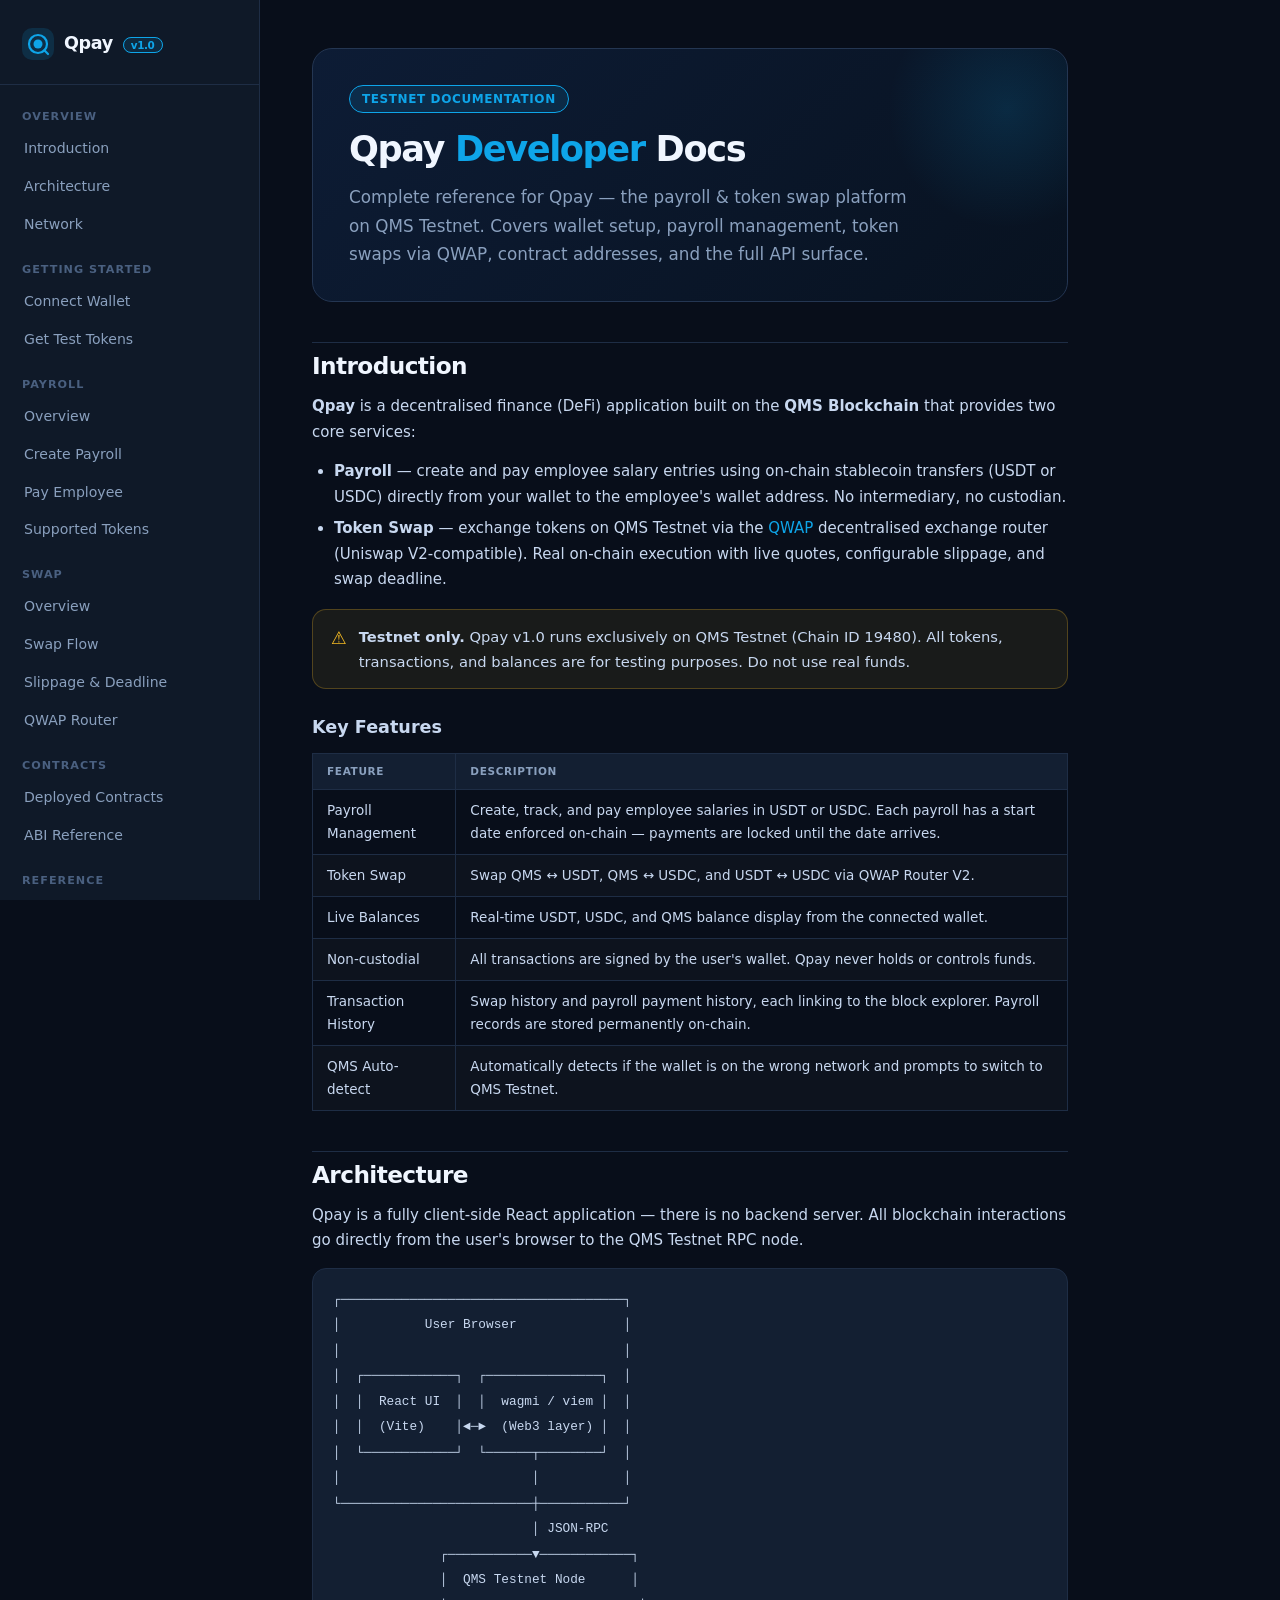
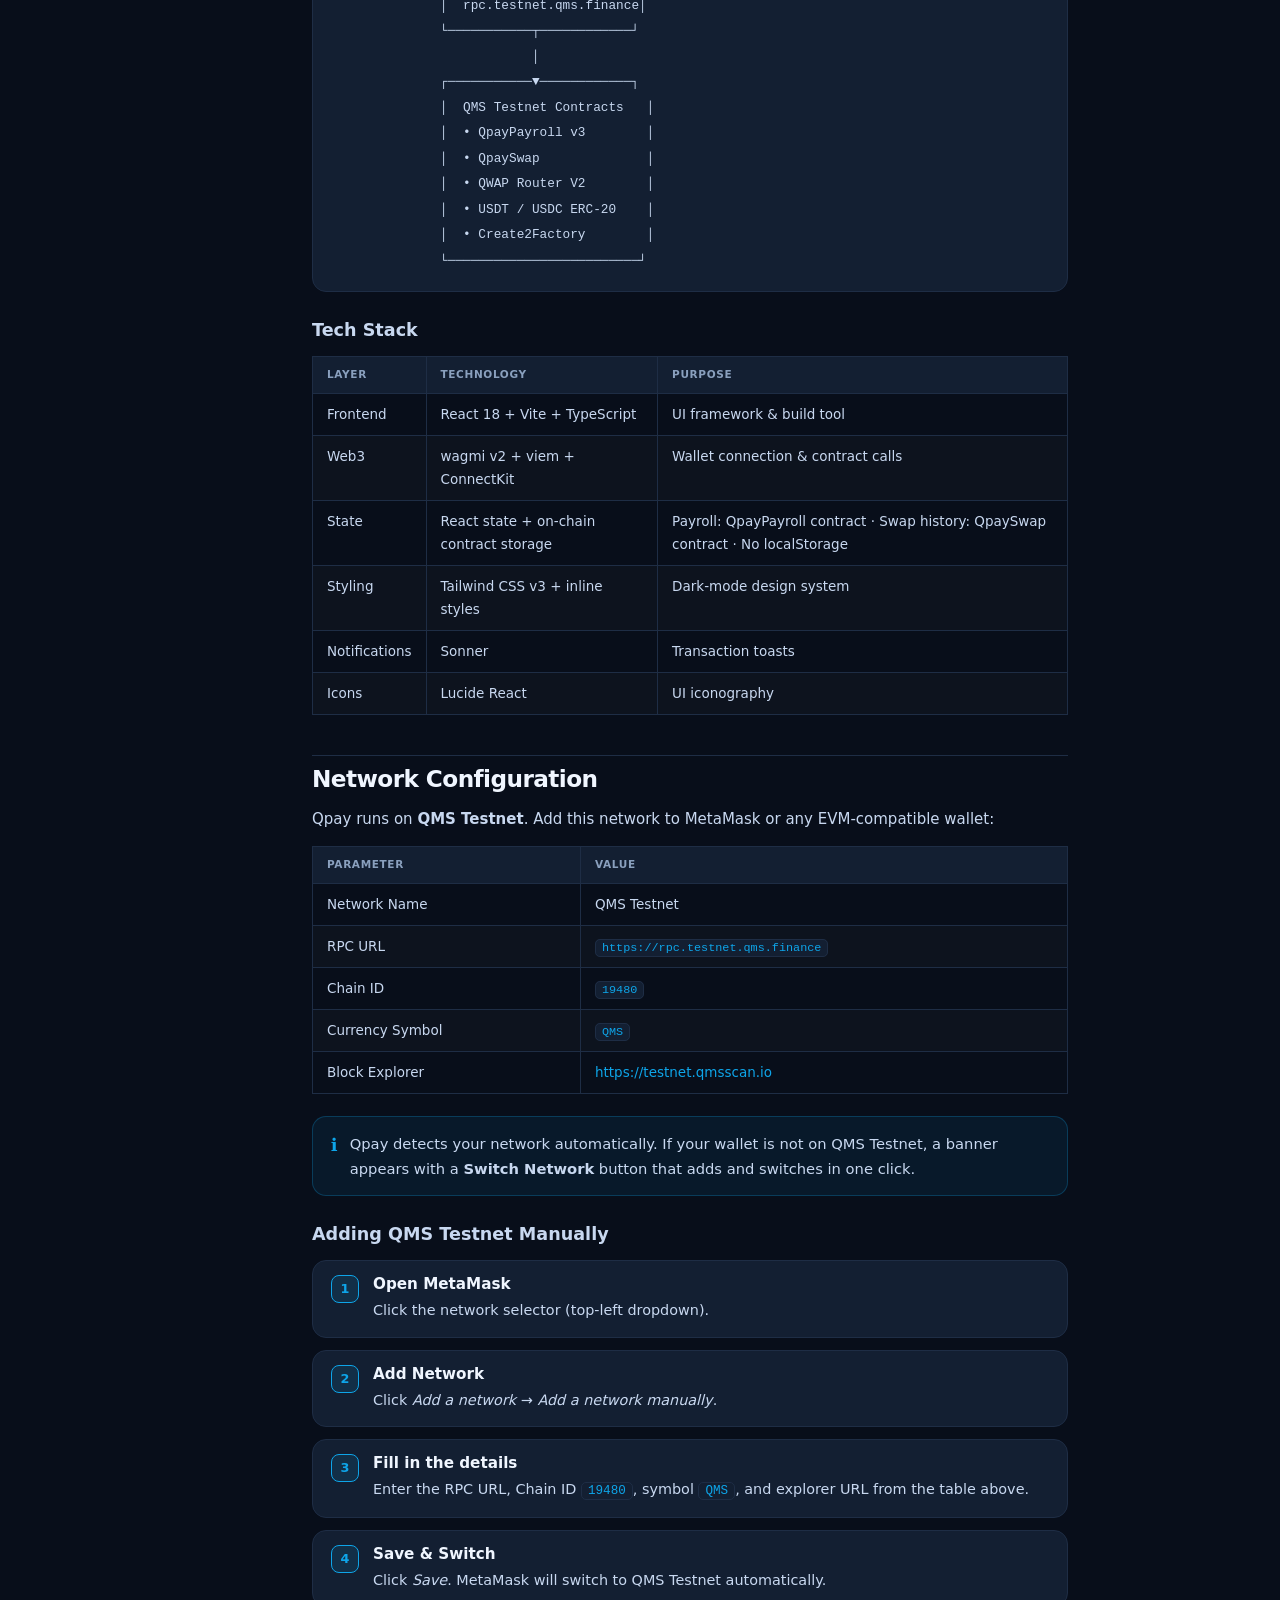
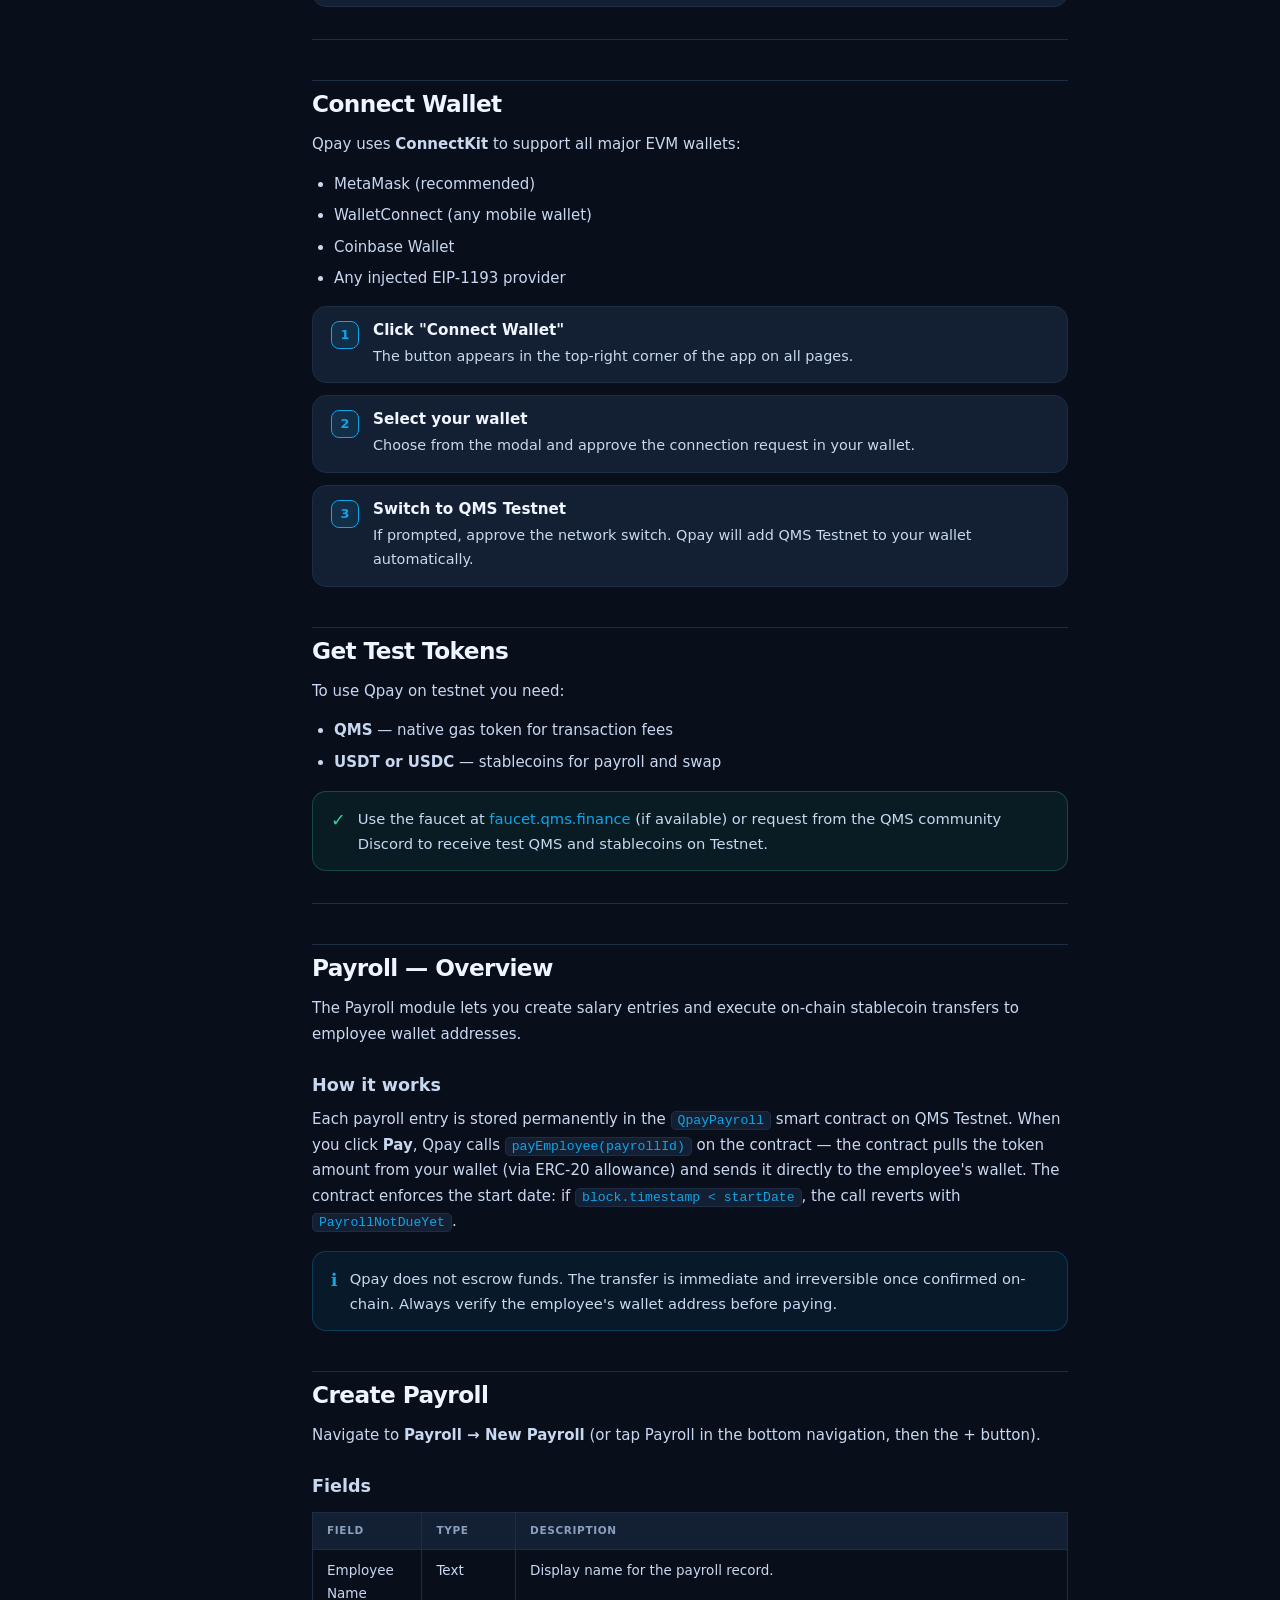
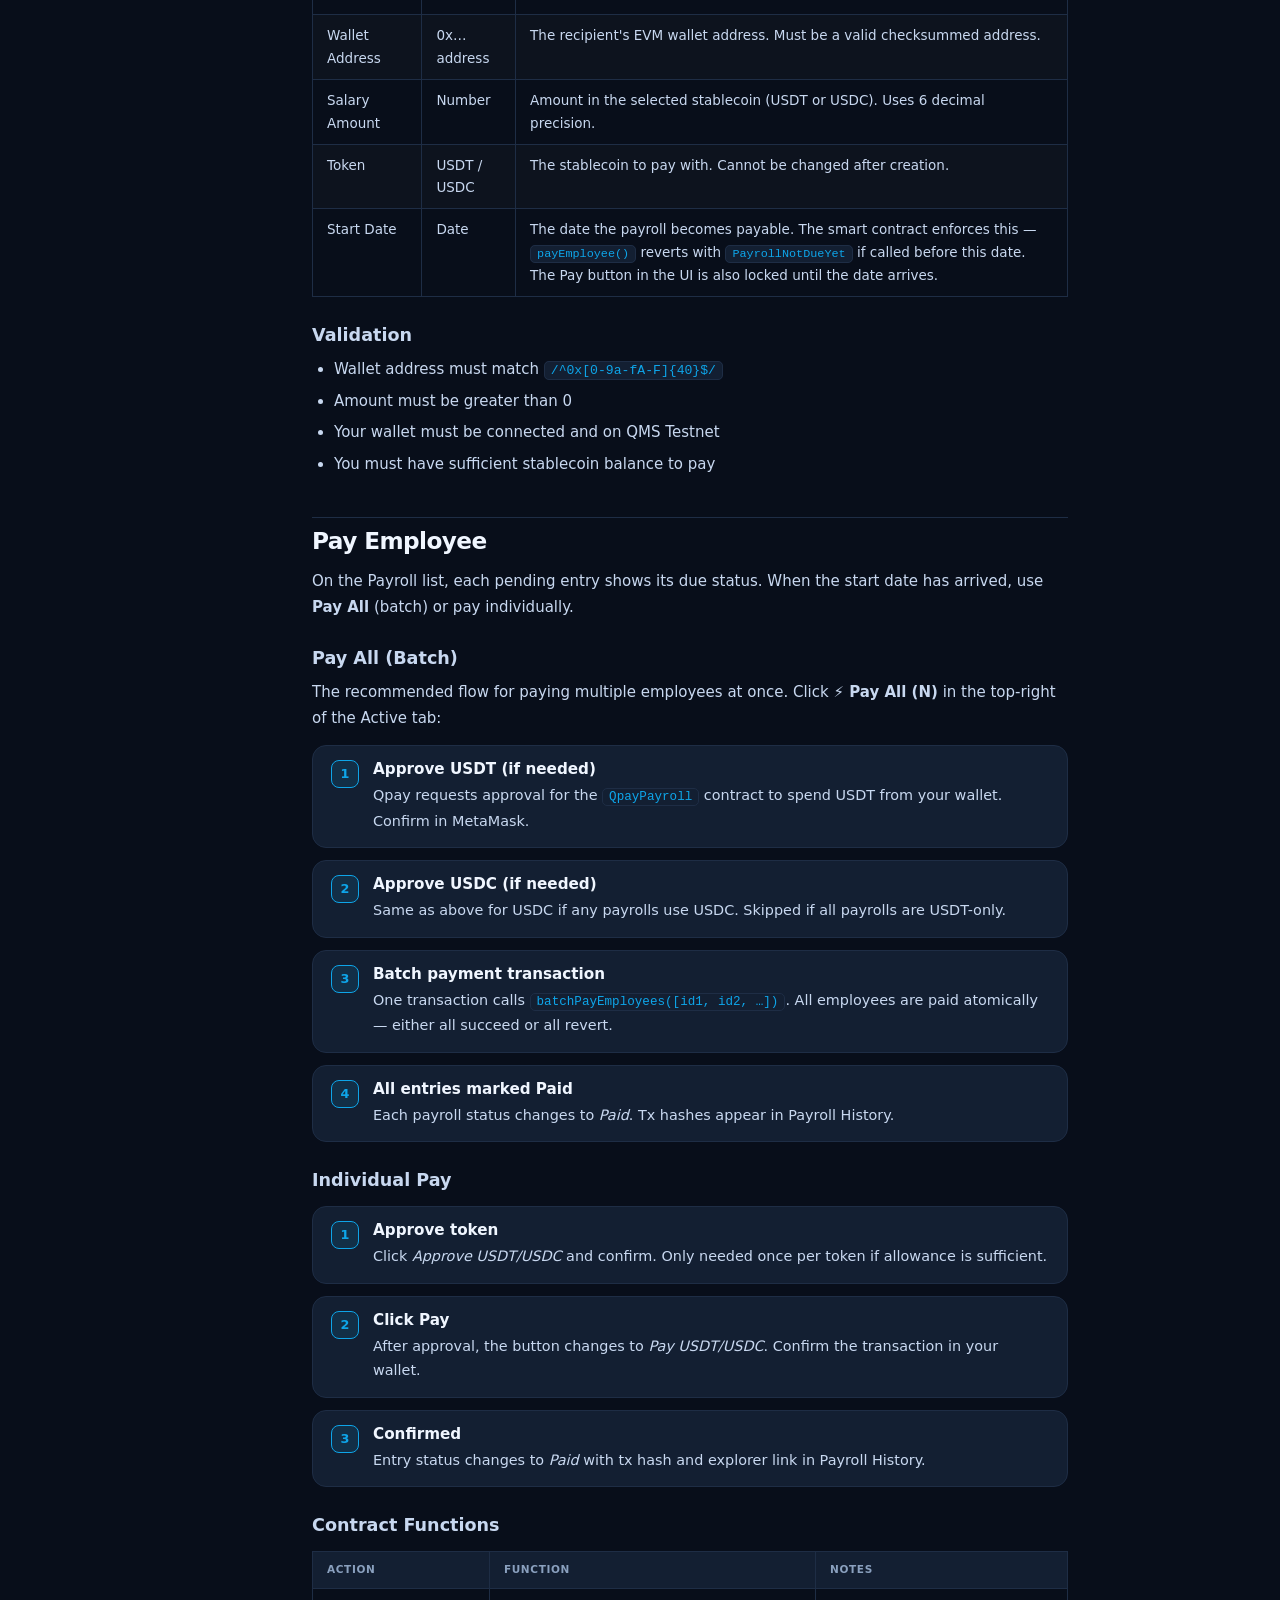
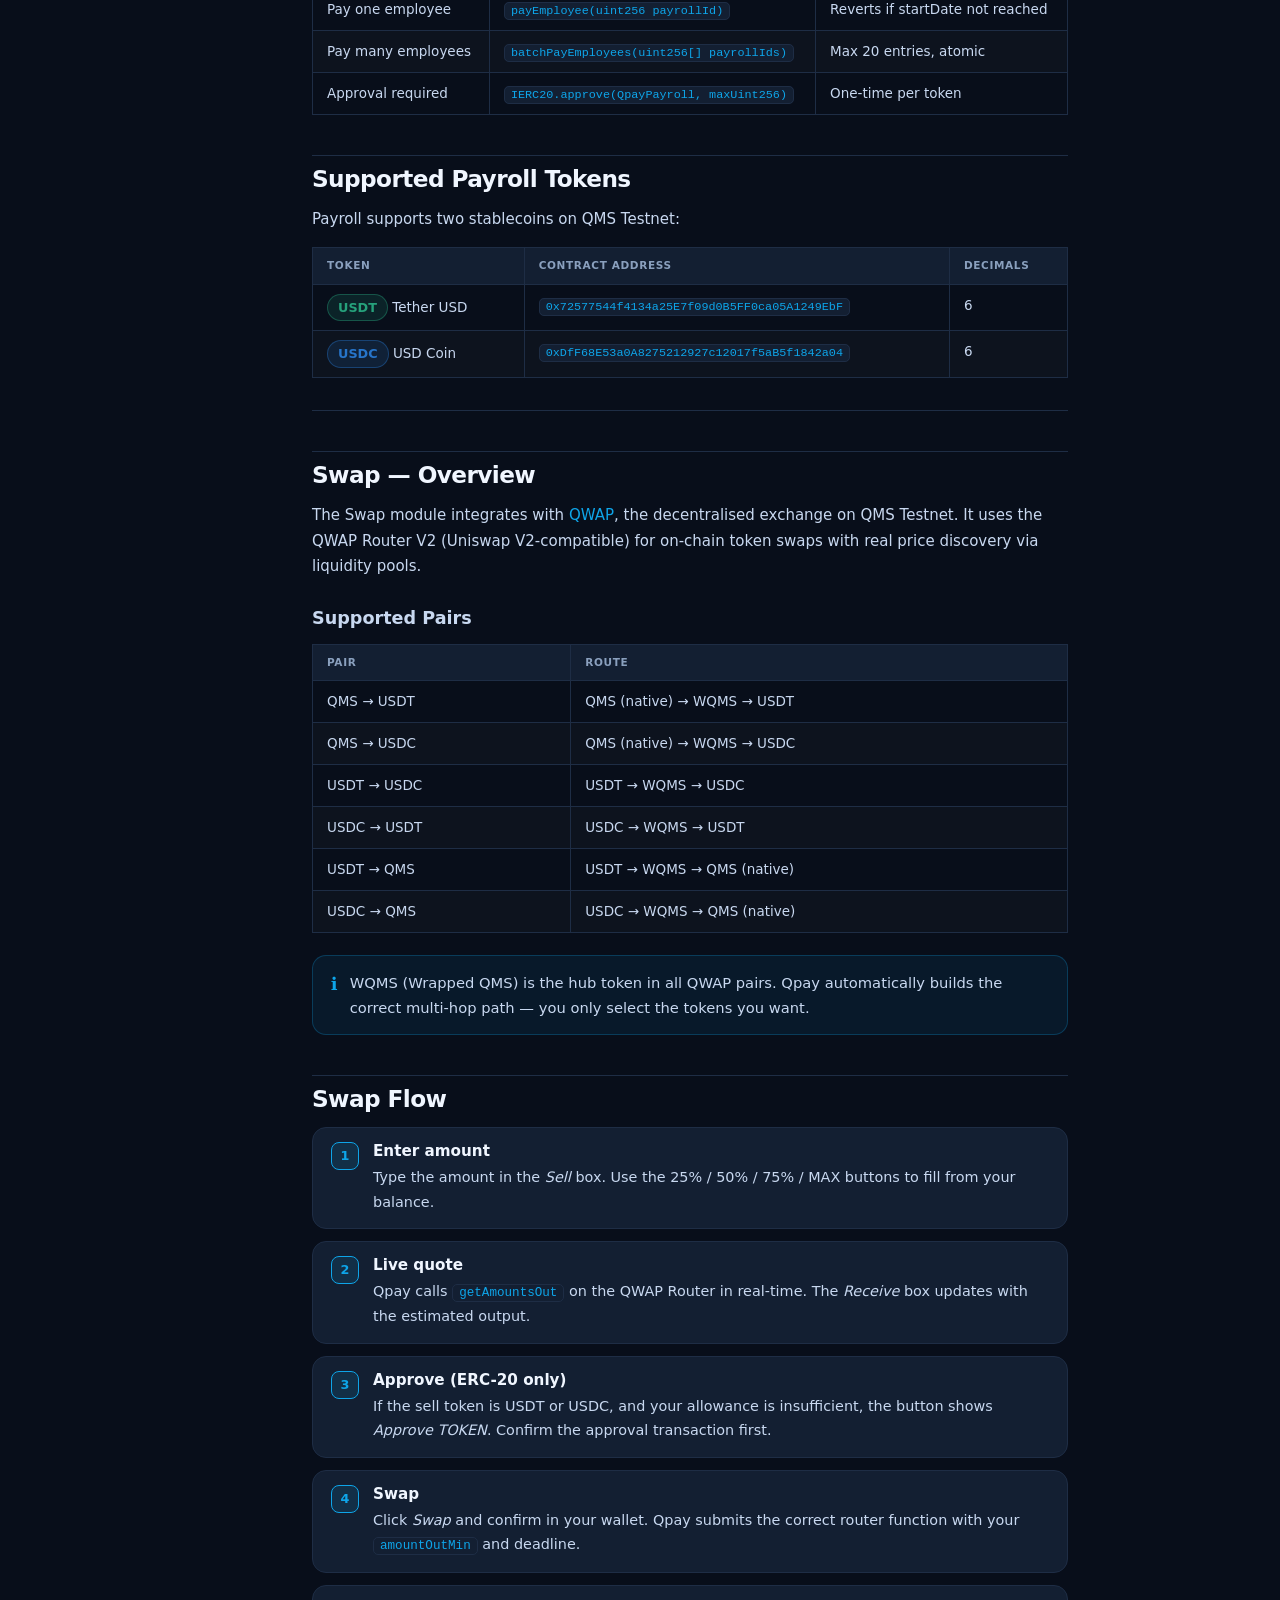
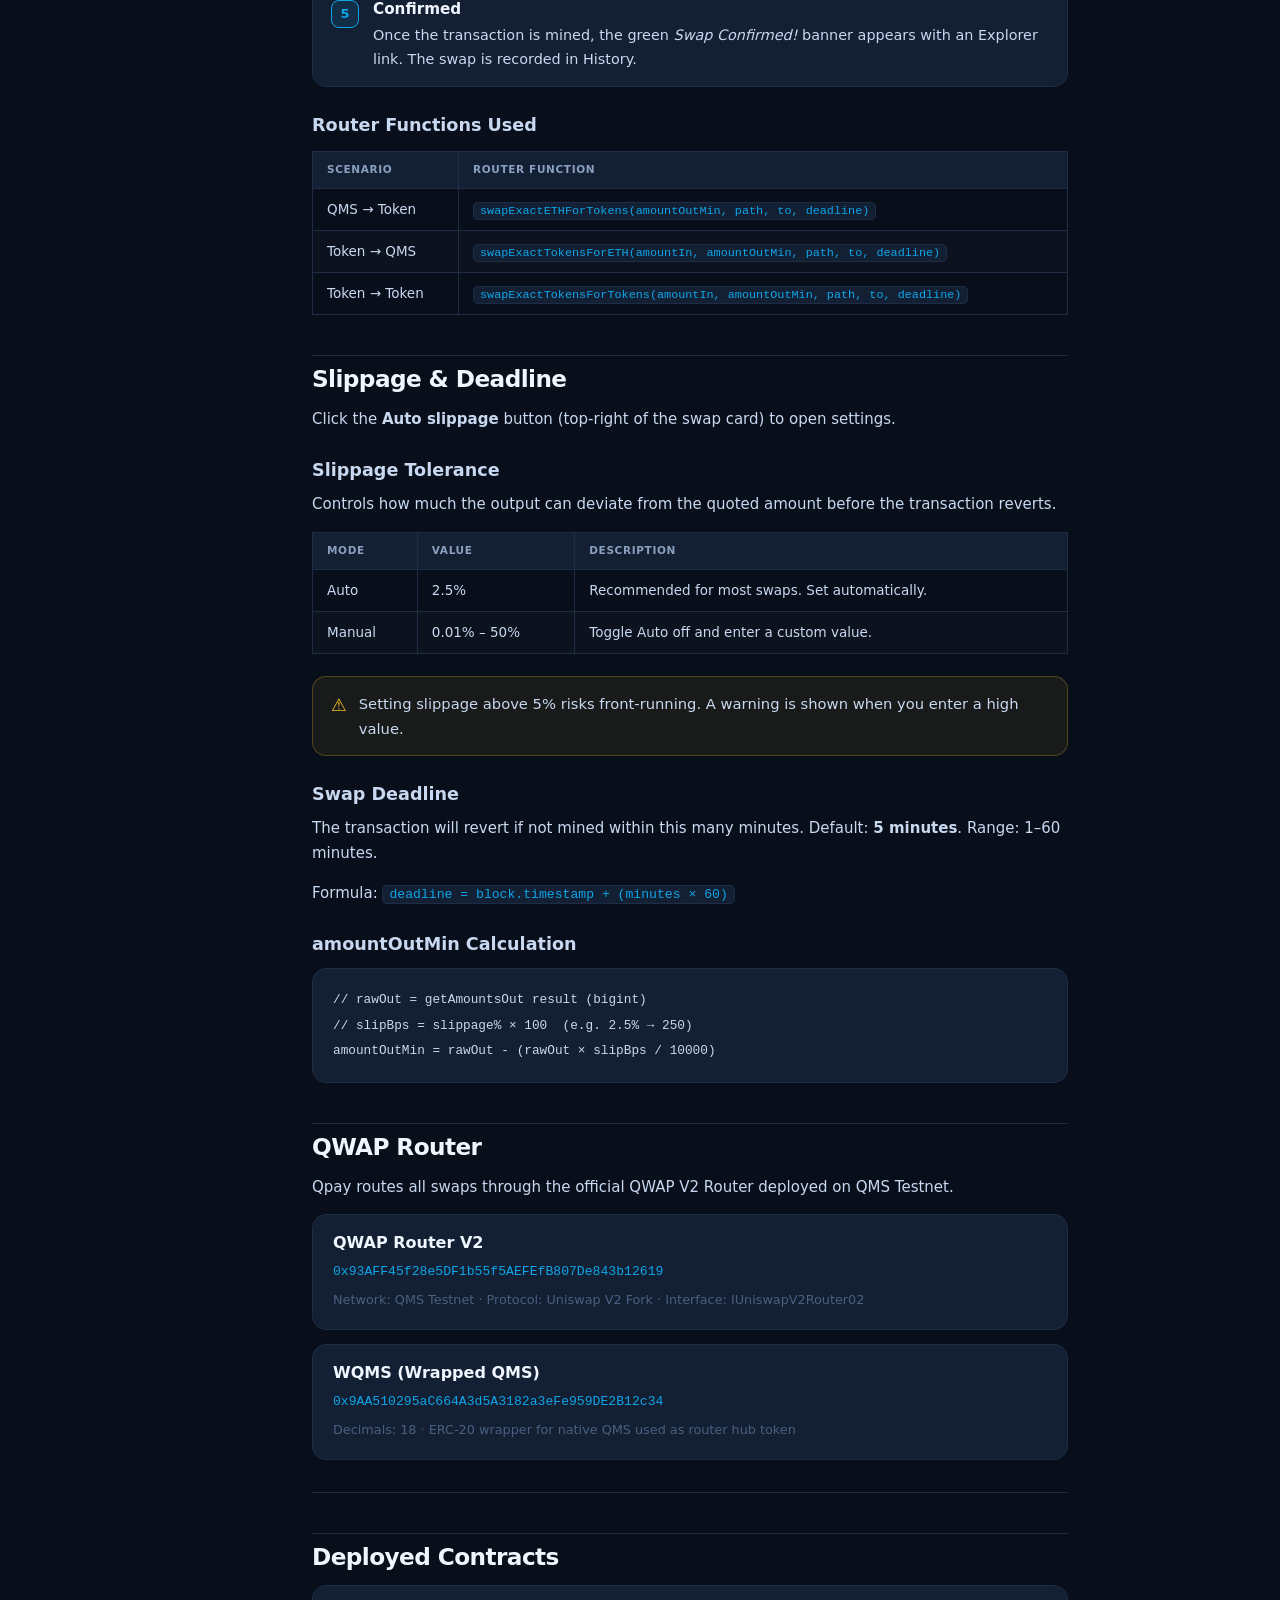
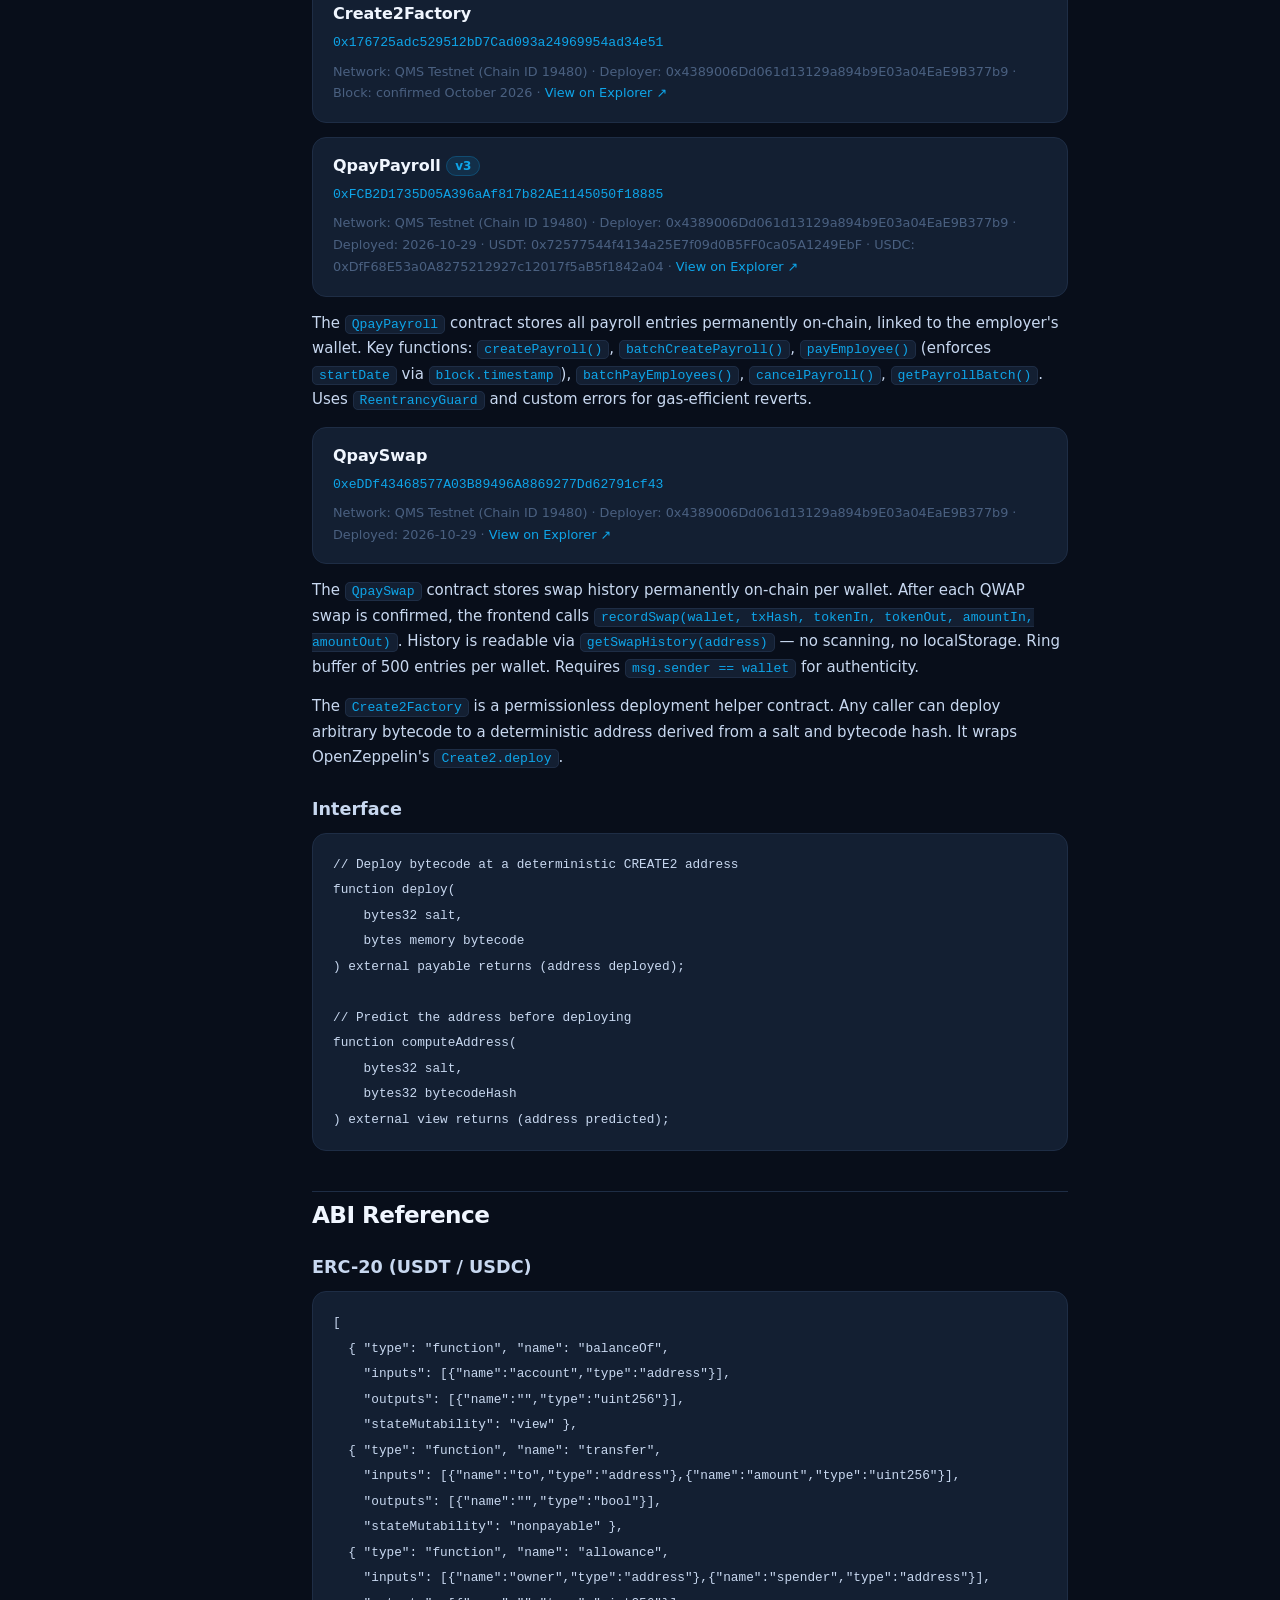
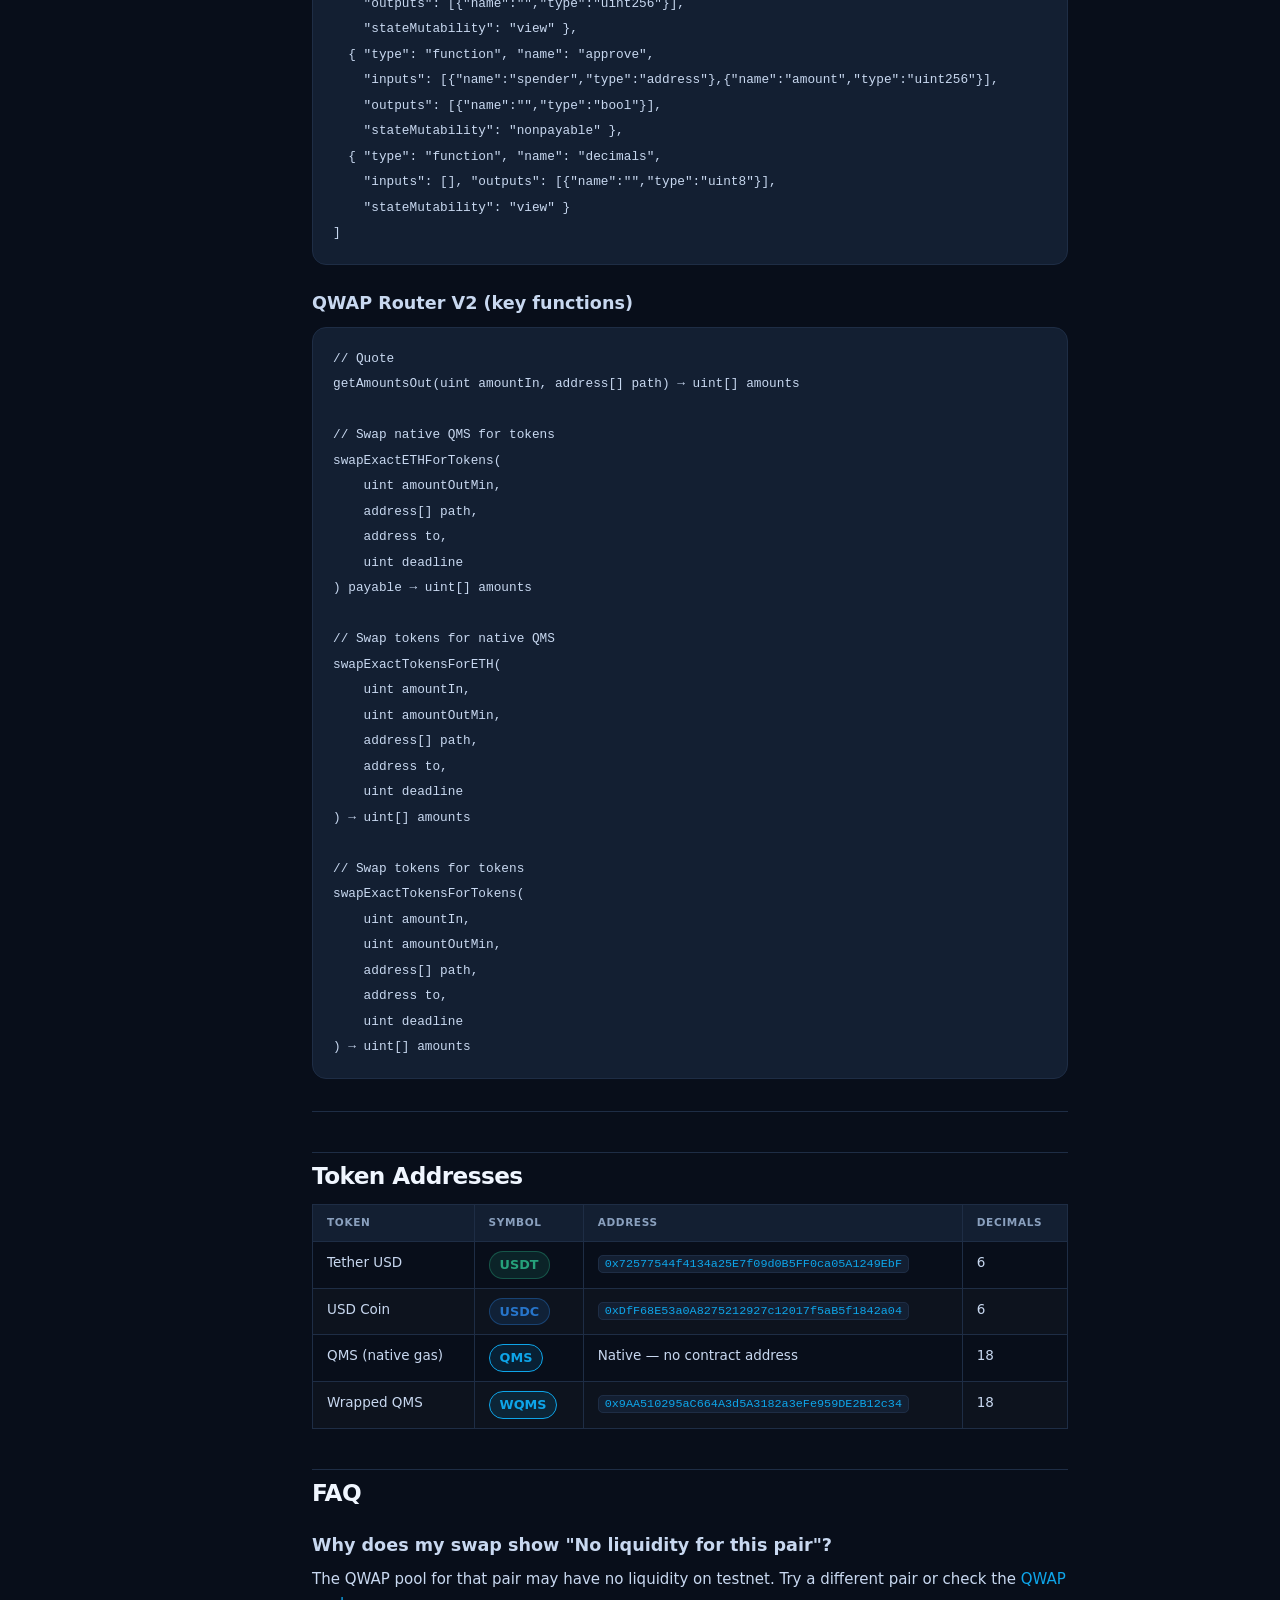
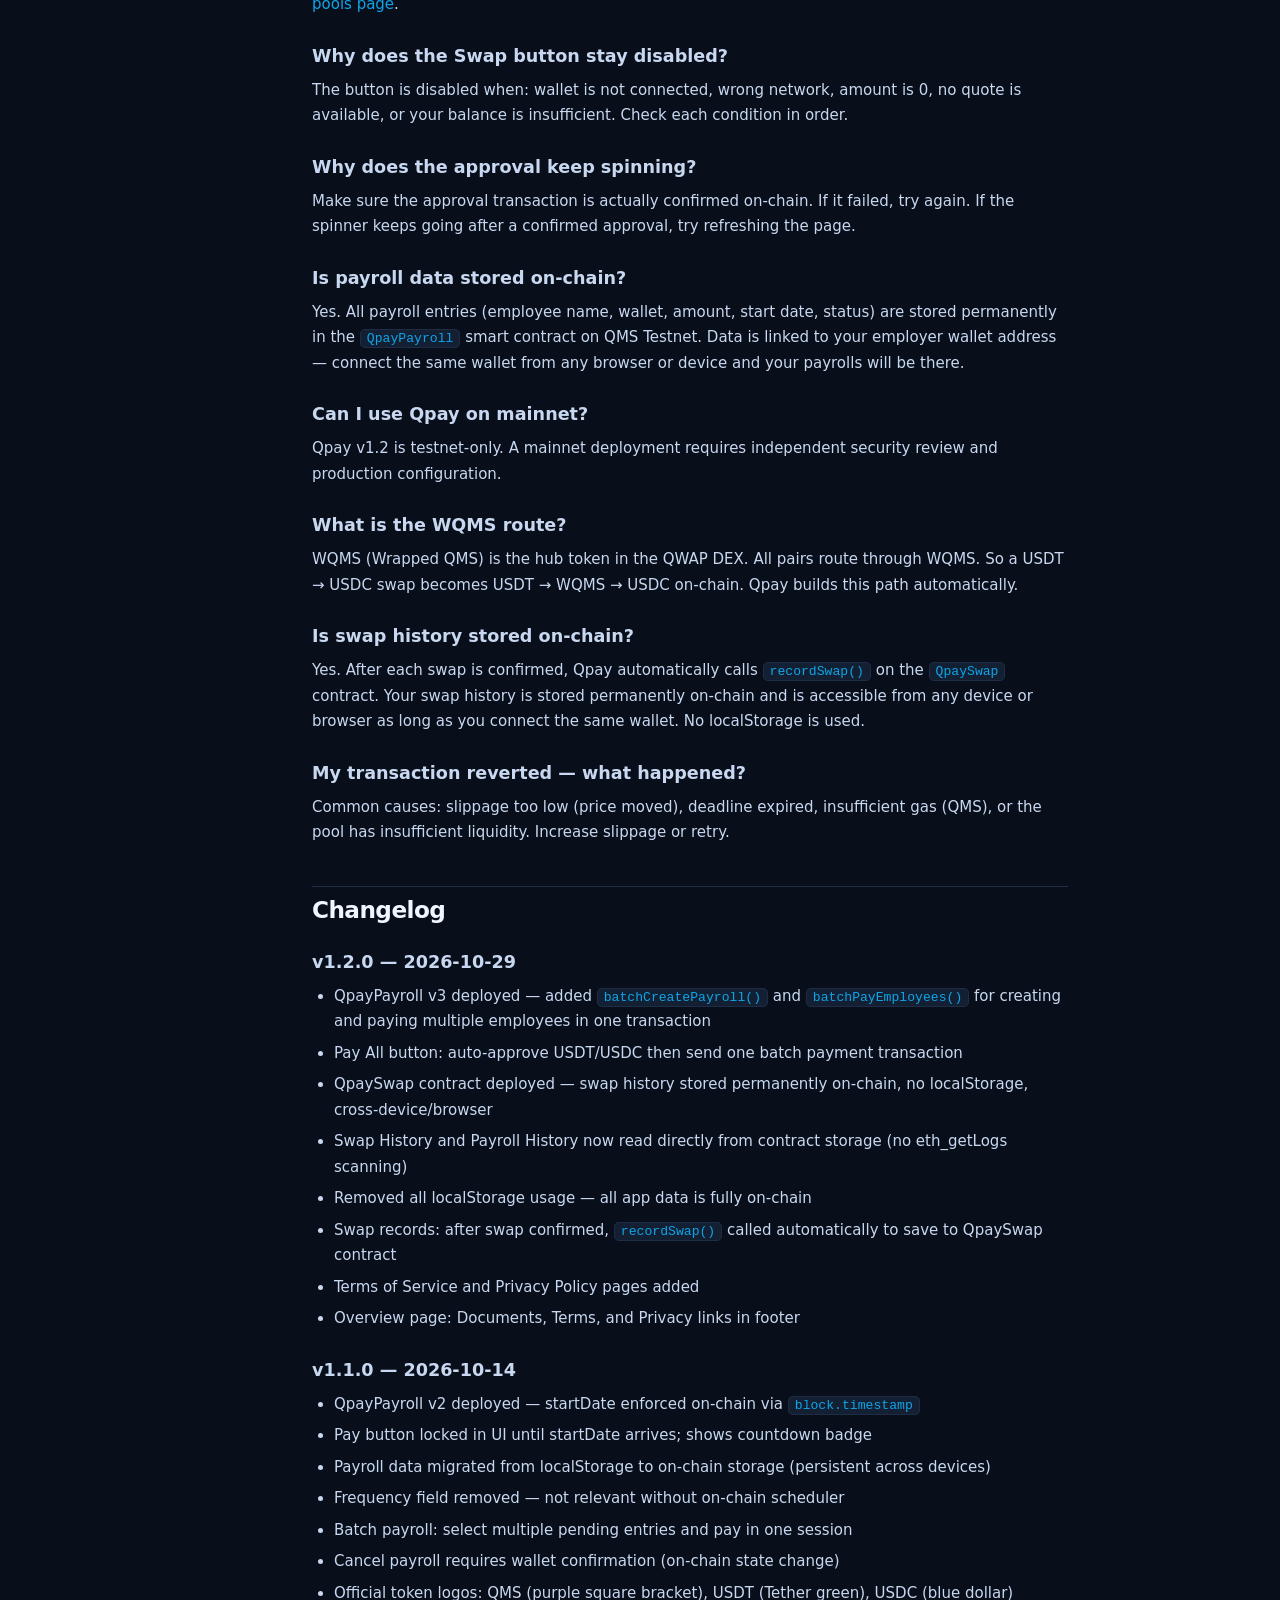
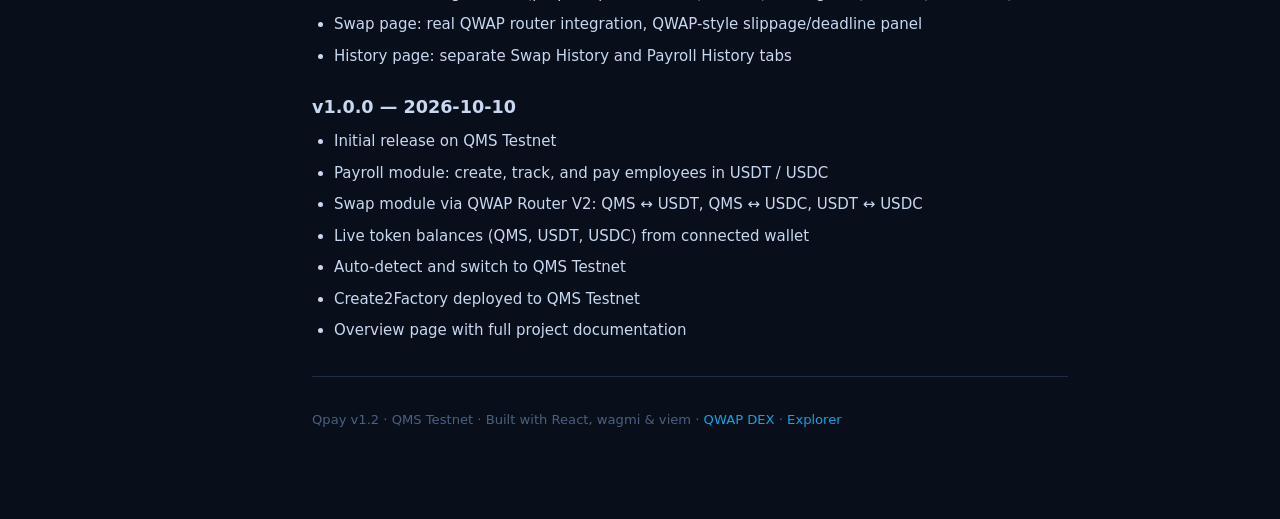
==== public/docs.html @ ee0cf581 "Initial commit from Studio" ====
<!DOCTYPE html>
<html lang="en">
<head>
<meta charset="UTF-8" />
<meta name="viewport" content="width=device-width, initial-scale=1.0" />
<title>Qpay Documentation</title>
<style>
  /* ── Reset & base ── */
  *, *::before, *::after { box-sizing: border-box; margin: 0; padding: 0; }
  :root {
    --bg:       #080e1a;
    --bg2:      #0f1928;
    --bg3:      #131f32;
    --border:   #1e2d45;
    --border2:  #243652;
    --ink:      #f0f6ff;
    --ink2:     #c8d8f0;
    --muted:    #8aa0be;
    --subtle:   #4a6080;
    --acc:      #0ea5e9;
    --acc2:     rgba(14,165,233,.12);
    --success:  #34d399;
    --warn:     #fbbf24;
    --danger:   #f87171;
    --usdt:     #26a17b;
    --usdc:     #2775ca;
    --radius:   14px;
  }
  html { scroll-behavior: smooth; }
  body {
    background: var(--bg);
    color: var(--ink2);
    font-family: 'Inter', system-ui, -apple-system, sans-serif;
    font-size: 15px;
    line-height: 1.7;
    -webkit-font-smoothing: antialiased;
  }
  a { color: var(--acc); text-decoration: none; }
  a:hover { text-decoration: underline; }
  code, kbd {
    font-family: 'JetBrains Mono', 'Fira Code', ui-monospace, monospace;
    font-size: .875em;
    background: var(--bg3);
    border: 1px solid var(--border);
    border-radius: 5px;
    padding: 1px 6px;
    color: var(--acc);
  }
  pre {
    background: var(--bg3);
    border: 1px solid var(--border);
    border-radius: var(--radius);
    padding: 18px 20px;
    overflow-x: auto;
    margin: 12px 0 20px;
  }
  pre code { background: none; border: none; padding: 0; font-size: .85em; color: var(--ink2); }
  h1,h2,h3,h4 { color: var(--ink); font-weight: 700; line-height: 1.25; }
  h1 { font-size: 2.2rem; letter-spacing: -.04em; }
  h2 { font-size: 1.45rem; letter-spacing: -.025em; margin: 40px 0 14px; padding-top: 8px; border-top: 1px solid var(--border); }
  h3 { font-size: 1.1rem; margin: 28px 0 10px; color: var(--ink2); }
  h4 { font-size: .95rem; margin: 20px 0 8px; color: var(--muted); text-transform: uppercase; letter-spacing: .06em; }
  p  { margin-bottom: 14px; }
  ul, ol { padding-left: 22px; margin-bottom: 14px; }
  li { margin-bottom: 6px; }
  hr { border: none; border-top: 1px solid var(--border); margin: 32px 0; }
  table { width: 100%; border-collapse: collapse; margin: 14px 0 22px; font-size: .9em; }
  th { text-align: left; padding: 9px 14px; background: var(--bg3); border: 1px solid var(--border); color: var(--muted); font-size: .78em; text-transform: uppercase; letter-spacing: .06em; }
  td { padding: 9px 14px; border: 1px solid var(--border); vertical-align: top; }
  tr:nth-child(even) td { background: rgba(255,255,255,.02); }

  /* ── Layout ── */
  .layout { display: flex; min-height: 100vh; }

  /* Sidebar */
  .sidebar {
    width: 260px; min-width: 260px;
    background: var(--bg2);
    border-right: 1px solid var(--border);
    position: sticky; top: 0; height: 100vh; overflow-y: auto;
    padding: 28px 0 40px;
    flex-shrink: 0;
  }
  .sidebar-logo {
    display: flex; align-items: center; gap: 10px;
    padding: 0 22px 24px;
    border-bottom: 1px solid var(--border);
    margin-bottom: 16px;
  }
  .sidebar-logo svg { flex-shrink: 0; }
  .sidebar-logo-text { font-size: 1.1rem; font-weight: 800; color: var(--ink); letter-spacing: -.02em; }
  .sidebar-logo-badge { font-size: .65rem; background: var(--acc2); color: var(--acc); border: 1px solid var(--acc); border-radius: 20px; padding: 1px 7px; font-weight: 600; margin-left: 4px; }
  .sidebar-section { padding: 6px 22px 4px; font-size: .7rem; font-weight: 700; text-transform: uppercase; letter-spacing: .09em; color: var(--subtle); margin-top: 10px; }
  .sidebar-link {
    display: block; padding: 7px 22px; font-size: .88rem; color: var(--muted);
    border-left: 2px solid transparent; transition: all .15s;
  }
  .sidebar-link:hover { color: var(--ink); background: rgba(255,255,255,.03); text-decoration: none; }
  .sidebar-link.active { color: var(--acc); border-left-color: var(--acc); background: var(--acc2); font-weight: 600; }

  /* Main content */
  .main { flex: 1; padding: 48px 52px 80px; max-width: 860px; }
  @media (max-width: 900px) {
    .sidebar { display: none; }
    .main { padding: 28px 20px 60px; max-width: 100%; }
  }

  /* Hero */
  .hero {
    background: linear-gradient(135deg, #0d1c35 0%, #081220 100%);
    border: 1px solid var(--border2);
    border-radius: 20px;
    padding: 36px 36px 32px;
    margin-bottom: 40px;
    position: relative; overflow: hidden;
  }
  .hero::after {
    content: ''; position: absolute; top: -60px; right: -60px;
    width: 240px; height: 240px; border-radius: 50%;
    background: radial-gradient(circle, rgba(14,165,233,.15) 0%, transparent 70%);
    pointer-events: none;
  }
  .hero-tag { display: inline-block; background: var(--acc2); color: var(--acc); border: 1px solid var(--acc); border-radius: 20px; padding: 3px 12px; font-size: .75rem; font-weight: 700; letter-spacing: .05em; margin-bottom: 14px; }
  .hero h1 { margin-bottom: 12px; }
  .hero h1 span { color: var(--acc); }
  .hero p { color: var(--muted); font-size: 1.05rem; max-width: 560px; margin-bottom: 0; }

  /* Callout boxes */
  .callout { border-radius: var(--radius); padding: 14px 18px; margin: 16px 0 22px; display: flex; gap: 12px; align-items: flex-start; }
  .callout-info    { background: rgba(14,165,233,.08);  border: 1px solid rgba(14,165,233,.25);  }
  .callout-warn    { background: rgba(251,191,36,.07);  border: 1px solid rgba(251,191,36,.25);  }
  .callout-success { background: rgba(52,211,153,.07);  border: 1px solid rgba(52,211,153,.25);  }
  .callout-danger  { background: rgba(248,113,113,.07); border: 1px solid rgba(248,113,113,.25); }
  .callout-icon { font-size: 1.1rem; line-height: 1.6; flex-shrink: 0; }
  .callout-info    .callout-icon { color: var(--acc);     }
  .callout-warn    .callout-icon { color: var(--warn);    }
  .callout-success .callout-icon { color: var(--success); }
  .callout-danger  .callout-icon { color: var(--danger);  }
  .callout p { margin: 0; font-size: .92rem; }

  /* Token badges */
  .badge { display: inline-flex; align-items: center; gap: 5px; padding: 2px 10px; border-radius: 20px; font-size: .8rem; font-weight: 700; }
  .badge-usdt { background: rgba(38,161,123,.15); border: 1px solid rgba(38,161,123,.4); color: #26a17b; }
  .badge-usdc { background: rgba(39,117,202,.15); border: 1px solid rgba(39,117,202,.4); color: #2775ca; }
  .badge-qms  { background: var(--acc2); border: 1px solid var(--acc); color: var(--acc); }

  /* Step boxes */
  .steps { display: flex; flex-direction: column; gap: 12px; margin: 14px 0 22px; }
  .step  { display: flex; gap: 14px; background: var(--bg3); border: 1px solid var(--border); border-radius: var(--radius); padding: 14px 18px; }
  .step-num { width: 28px; height: 28px; min-width: 28px; border-radius: 8px; background: var(--acc2); border: 1px solid var(--acc); display: flex; align-items: center; justify-content: center; font-size: .8rem; font-weight: 800; color: var(--acc); }
  .step-body h4 { margin: 0 0 4px; text-transform: none; letter-spacing: 0; font-size: .95rem; color: var(--ink); }
  .step-body p  { margin: 0; font-size: .9rem; }

  /* Contract card */
  .contract-card { background: var(--bg3); border: 1px solid var(--border); border-radius: var(--radius); padding: 18px 20px; margin-bottom: 14px; }
  .contract-card h4 { margin: 0 0 8px; text-transform: none; letter-spacing: 0; font-size: 1rem; color: var(--ink); }
  .contract-card .addr { font-family: monospace; font-size: .82rem; color: var(--acc); word-break: break-all; }
  .contract-card .meta { font-size: .8rem; color: var(--subtle); margin-top: 6px; }

  /* ── TOC anchor offset ── */
  [id] { scroll-margin-top: 24px; }
</style>
</head>
<body>

<div class="layout">

  <!-- Sidebar -->
  <nav class="sidebar">
    <div class="sidebar-logo">
      <!-- Qpay icon -->
      <svg width="32" height="32" viewBox="0 0 32 32" fill="none" xmlns="http://www.w3.org/2000/svg">
        <rect width="32" height="32" rx="10" fill="#0EA5E9" fill-opacity=".15"/>
        <circle cx="16" cy="16" r="9" stroke="#0EA5E9" stroke-width="2.2" fill="none"/>
        <circle cx="16" cy="16" r="4.5" fill="#0EA5E9"/>
        <line x1="22.3" y1="22.3" x2="26" y2="26" stroke="#0EA5E9" stroke-width="2.2" stroke-linecap="round"/>
      </svg>
      <span class="sidebar-logo-text">Qpay <span class="sidebar-logo-badge">v1.0</span></span>
    </div>

    <div class="sidebar-section">Overview</div>
    <a class="sidebar-link active" href="#introduction">Introduction</a>
    <a class="sidebar-link" href="#architecture">Architecture</a>
    <a class="sidebar-link" href="#network">Network</a>

    <div class="sidebar-section">Getting Started</div>
    <a class="sidebar-link" href="#connect-wallet">Connect Wallet</a>
    <a class="sidebar-link" href="#get-tokens">Get Test Tokens</a>

    <div class="sidebar-section">Payroll</div>
    <a class="sidebar-link" href="#payroll-overview">Overview</a>
    <a class="sidebar-link" href="#create-payroll">Create Payroll</a>
    <a class="sidebar-link" href="#pay-now">Pay Employee</a>
    <a class="sidebar-link" href="#payroll-tokens">Supported Tokens</a>

    <div class="sidebar-section">Swap</div>
    <a class="sidebar-link" href="#swap-overview">Overview</a>
    <a class="sidebar-link" href="#swap-flow">Swap Flow</a>
    <a class="sidebar-link" href="#slippage">Slippage & Deadline</a>
    <a class="sidebar-link" href="#router">QWAP Router</a>

    <div class="sidebar-section">Contracts</div>
    <a class="sidebar-link" href="#contracts">Deployed Contracts</a>
    <a class="sidebar-link" href="#abis">ABI Reference</a>

    <div class="sidebar-section">Reference</div>
    <a class="sidebar-link" href="#tokens">Token Addresses</a>
    <a class="sidebar-link" href="#faq">FAQ</a>
    <a class="sidebar-link" href="#changelog">Changelog</a>
  </nav>

  <!-- Main -->
  <main class="main">

    <!-- Hero -->
    <div class="hero">
      <div class="hero-tag">TESTNET DOCUMENTATION</div>
      <h1>Qpay <span>Developer</span> Docs</h1>
      <p>Complete reference for Qpay — the payroll &amp; token swap platform on QMS Testnet. Covers wallet setup, payroll management, token swaps via QWAP, contract addresses, and the full API surface.</p>
    </div>

    <!-- ═══════════════════════════════════════════════════════ INTRODUCTION -->
    <section id="introduction">
      <h2>Introduction</h2>
      <p><strong>Qpay</strong> is a decentralised finance (DeFi) application built on the <strong>QMS Blockchain</strong> that provides two core services:</p>
      <ul>
        <li><strong>Payroll</strong> — create and pay employee salary entries using on-chain stablecoin transfers (USDT or USDC) directly from your wallet to the employee's wallet address. No intermediary, no custodian.</li>
        <li><strong>Token Swap</strong> — exchange tokens on QMS Testnet via the <a href="https://testnet.qwap.xyz" target="_blank">QWAP</a> decentralised exchange router (Uniswap V2-compatible). Real on-chain execution with live quotes, configurable slippage, and swap deadline.</li>
      </ul>

      <div class="callout callout-warn">
        <span class="callout-icon">⚠</span>
        <p><strong>Testnet only.</strong> Qpay v1.0 runs exclusively on QMS Testnet (Chain ID 19480). All tokens, transactions, and balances are for testing purposes. Do not use real funds.</p>
      </div>

      <h3>Key Features</h3>
      <table>
        <thead><tr><th>Feature</th><th>Description</th></tr></thead>
        <tbody>
          <tr><td>Payroll Management</td><td>Create, track, and pay employee salaries in USDT or USDC. Each payroll has a start date enforced on-chain — payments are locked until the date arrives.</td></tr>
          <tr><td>Token Swap</td><td>Swap QMS ↔ USDT, QMS ↔ USDC, and USDT ↔ USDC via QWAP Router V2.</td></tr>
          <tr><td>Live Balances</td><td>Real-time USDT, USDC, and QMS balance display from the connected wallet.</td></tr>
          <tr><td>Non-custodial</td><td>All transactions are signed by the user's wallet. Qpay never holds or controls funds.</td></tr>
          <tr><td>Transaction History</td><td>Swap history and payroll payment history, each linking to the block explorer. Payroll records are stored permanently on-chain.</td></tr>
          <tr><td>QMS Auto-detect</td><td>Automatically detects if the wallet is on the wrong network and prompts to switch to QMS Testnet.</td></tr>
        </tbody>
      </table>
    </section>

    <!-- ═══════════════════════════════════════════════════════ ARCHITECTURE -->
    <section id="architecture">
      <h2>Architecture</h2>
      <p>Qpay is a fully client-side React application — there is no backend server. All blockchain interactions go directly from the user's browser to the QMS Testnet RPC node.</p>

      <pre><code>┌─────────────────────────────────────┐
│           User Browser              │
│                                     │
│  ┌────────────┐  ┌───────────────┐  │
│  │  React UI  │  │  wagmi / viem │  │
│  │  (Vite)    │◄─►  (Web3 layer) │  │
│  └────────────┘  └──────┬────────┘  │
│                         │           │
└─────────────────────────┼───────────┘
                          │ JSON-RPC
              ┌───────────▼────────────┐
              │  QMS Testnet Node      │
              │  rpc.testnet.qms.finance│
              └───────────┬────────────┘
                          │
              ┌───────────▼────────────┐
              │  QMS Testnet Contracts   │
              │  • QpayPayroll v3        │
              │  • QpaySwap              │
              │  • QWAP Router V2        │
              │  • USDT / USDC ERC-20    │
              │  • Create2Factory        │
              └─────────────────────────┘</code></pre>

      <h3>Tech Stack</h3>
      <table>
        <thead><tr><th>Layer</th><th>Technology</th><th>Purpose</th></tr></thead>
        <tbody>
          <tr><td>Frontend</td><td>React 18 + Vite + TypeScript</td><td>UI framework &amp; build tool</td></tr>
          <tr><td>Web3</td><td>wagmi v2 + viem + ConnectKit</td><td>Wallet connection &amp; contract calls</td></tr>
          <tr><td>State</td><td>React state + on-chain contract storage</td><td>Payroll: QpayPayroll contract · Swap history: QpaySwap contract · No localStorage</td></tr>
          <tr><td>Styling</td><td>Tailwind CSS v3 + inline styles</td><td>Dark-mode design system</td></tr>
          <tr><td>Notifications</td><td>Sonner</td><td>Transaction toasts</td></tr>
          <tr><td>Icons</td><td>Lucide React</td><td>UI iconography</td></tr>
        </tbody>
      </table>
    </section>

    <!-- ═══════════════════════════════════════════════════════ NETWORK -->
    <section id="network">
      <h2>Network Configuration</h2>
      <p>Qpay runs on <strong>QMS Testnet</strong>. Add this network to MetaMask or any EVM-compatible wallet:</p>

      <table>
        <thead><tr><th>Parameter</th><th>Value</th></tr></thead>
        <tbody>
          <tr><td>Network Name</td><td>QMS Testnet</td></tr>
          <tr><td>RPC URL</td><td><code>https://rpc.testnet.qms.finance</code></td></tr>
          <tr><td>Chain ID</td><td><code>19480</code></td></tr>
          <tr><td>Currency Symbol</td><td><code>QMS</code></td></tr>
          <tr><td>Block Explorer</td><td><a href="https://testnet.qmsscan.io" target="_blank">https://testnet.qmsscan.io</a></td></tr>
        </tbody>
      </table>

      <div class="callout callout-info">
        <span class="callout-icon">ℹ</span>
        <p>Qpay detects your network automatically. If your wallet is not on QMS Testnet, a banner appears with a <strong>Switch Network</strong> button that adds and switches in one click.</p>
      </div>

      <h3>Adding QMS Testnet Manually</h3>
      <div class="steps">
        <div class="step"><div class="step-num">1</div><div class="step-body"><h4>Open MetaMask</h4><p>Click the network selector (top-left dropdown).</p></div></div>
        <div class="step"><div class="step-num">2</div><div class="step-body"><h4>Add Network</h4><p>Click <em>Add a network</em> → <em>Add a network manually</em>.</p></div></div>
        <div class="step"><div class="step-num">3</div><div class="step-body"><h4>Fill in the details</h4><p>Enter the RPC URL, Chain ID <code>19480</code>, symbol <code>QMS</code>, and explorer URL from the table above.</p></div></div>
        <div class="step"><div class="step-num">4</div><div class="step-body"><h4>Save &amp; Switch</h4><p>Click <em>Save</em>. MetaMask will switch to QMS Testnet automatically.</p></div></div>
      </div>
    </section>

    <hr />

    <!-- ═══════════════════════════════════════════════════ GETTING STARTED -->
    <section id="connect-wallet">
      <h2>Connect Wallet</h2>
      <p>Qpay uses <strong>ConnectKit</strong> to support all major EVM wallets:</p>
      <ul>
        <li>MetaMask (recommended)</li>
        <li>WalletConnect (any mobile wallet)</li>
        <li>Coinbase Wallet</li>
        <li>Any injected EIP-1193 provider</li>
      </ul>
      <div class="steps">
        <div class="step"><div class="step-num">1</div><div class="step-body"><h4>Click "Connect Wallet"</h4><p>The button appears in the top-right corner of the app on all pages.</p></div></div>
        <div class="step"><div class="step-num">2</div><div class="step-body"><h4>Select your wallet</h4><p>Choose from the modal and approve the connection request in your wallet.</p></div></div>
        <div class="step"><div class="step-num">3</div><div class="step-body"><h4>Switch to QMS Testnet</h4><p>If prompted, approve the network switch. Qpay will add QMS Testnet to your wallet automatically.</p></div></div>
      </div>
    </section>

    <section id="get-tokens">
      <h2>Get Test Tokens</h2>
      <p>To use Qpay on testnet you need:</p>
      <ul>
        <li><strong>QMS</strong> — native gas token for transaction fees</li>
        <li><strong>USDT or USDC</strong> — stablecoins for payroll and swap</li>
      </ul>
      <div class="callout callout-success">
        <span class="callout-icon">✓</span>
        <p>Use the faucet at <a href="https://faucet.qms.finance" target="_blank">faucet.qms.finance</a> (if available) or request from the QMS community Discord to receive test QMS and stablecoins on Testnet.</p>
      </div>
    </section>

    <hr />

    <!-- ═══════════════════════════════════════════════════════════ PAYROLL -->
    <section id="payroll-overview">
      <h2>Payroll — Overview</h2>
      <p>The Payroll module lets you create salary entries and execute on-chain stablecoin transfers to employee wallet addresses.</p>

      <h3>How it works</h3>
      <p>Each payroll entry is stored permanently in the <code>QpayPayroll</code> smart contract on QMS Testnet. When you click <strong>Pay</strong>, Qpay calls <code>payEmployee(payrollId)</code> on the contract — the contract pulls the token amount from your wallet (via ERC-20 allowance) and sends it directly to the employee's wallet. The contract enforces the start date: if <code>block.timestamp &lt; startDate</code>, the call reverts with <code>PayrollNotDueYet</code>.</p>

      <div class="callout callout-info">
        <span class="callout-icon">ℹ</span>
        <p>Qpay does not escrow funds. The transfer is immediate and irreversible once confirmed on-chain. Always verify the employee's wallet address before paying.</p>
      </div>
    </section>

    <section id="create-payroll">
      <h2>Create Payroll</h2>
      <p>Navigate to <strong>Payroll → New Payroll</strong> (or tap Payroll in the bottom navigation, then the + button).</p>

      <h3>Fields</h3>
      <table>
        <thead><tr><th>Field</th><th>Type</th><th>Description</th></tr></thead>
        <tbody>
          <tr><td>Employee Name</td><td>Text</td><td>Display name for the payroll record.</td></tr>
          <tr><td>Wallet Address</td><td>0x… address</td><td>The recipient's EVM wallet address. Must be a valid checksummed address.</td></tr>
          <tr><td>Salary Amount</td><td>Number</td><td>Amount in the selected stablecoin (USDT or USDC). Uses 6 decimal precision.</td></tr>
          <tr><td>Token</td><td>USDT / USDC</td><td>The stablecoin to pay with. Cannot be changed after creation.</td></tr>
          <tr><td>Start Date</td><td>Date</td><td>The date the payroll becomes payable. The smart contract enforces this — <code>payEmployee()</code> reverts with <code>PayrollNotDueYet</code> if called before this date. The Pay button in the UI is also locked until the date arrives.</td></tr>
        </tbody>
      </table>

      <h3>Validation</h3>
      <ul>
        <li>Wallet address must match <code>/^0x[0-9a-fA-F]{40}$/</code></li>
        <li>Amount must be greater than 0</li>
        <li>Your wallet must be connected and on QMS Testnet</li>
        <li>You must have sufficient stablecoin balance to pay</li>
      </ul>
    </section>

    <section id="pay-now">
      <h2>Pay Employee</h2>
      <p>On the Payroll list, each pending entry shows its due status. When the start date has arrived, use <strong>Pay All</strong> (batch) or pay individually.</p>

      <h3>Pay All (Batch)</h3>
      <p>The recommended flow for paying multiple employees at once. Click <strong>⚡ Pay All (N)</strong> in the top-right of the Active tab:</p>
      <div class="steps">
        <div class="step"><div class="step-num">1</div><div class="step-body"><h4>Approve USDT (if needed)</h4><p>Qpay requests approval for the <code>QpayPayroll</code> contract to spend USDT from your wallet. Confirm in MetaMask.</p></div></div>
        <div class="step"><div class="step-num">2</div><div class="step-body"><h4>Approve USDC (if needed)</h4><p>Same as above for USDC if any payrolls use USDC. Skipped if all payrolls are USDT-only.</p></div></div>
        <div class="step"><div class="step-num">3</div><div class="step-body"><h4>Batch payment transaction</h4><p>One transaction calls <code>batchPayEmployees([id1, id2, …])</code>. All employees are paid atomically — either all succeed or all revert.</p></div></div>
        <div class="step"><div class="step-num">4</div><div class="step-body"><h4>All entries marked Paid</h4><p>Each payroll status changes to <em>Paid</em>. Tx hashes appear in Payroll History.</p></div></div>
      </div>

      <h3>Individual Pay</h3>
      <div class="steps">
        <div class="step"><div class="step-num">1</div><div class="step-body"><h4>Approve token</h4><p>Click <em>Approve USDT/USDC</em> and confirm. Only needed once per token if allowance is sufficient.</p></div></div>
        <div class="step"><div class="step-num">2</div><div class="step-body"><h4>Click Pay</h4><p>After approval, the button changes to <em>Pay USDT/USDC</em>. Confirm the transaction in your wallet.</p></div></div>
        <div class="step"><div class="step-num">3</div><div class="step-body"><h4>Confirmed</h4><p>Entry status changes to <em>Paid</em> with tx hash and explorer link in Payroll History.</p></div></div>
      </div>

      <h3>Contract Functions</h3>
      <table>
        <thead><tr><th>Action</th><th>Function</th><th>Notes</th></tr></thead>
        <tbody>
          <tr><td>Pay one employee</td><td><code>payEmployee(uint256 payrollId)</code></td><td>Reverts if startDate not reached</td></tr>
          <tr><td>Pay many employees</td><td><code>batchPayEmployees(uint256[] payrollIds)</code></td><td>Max 20 entries, atomic</td></tr>
          <tr><td>Approval required</td><td><code>IERC20.approve(QpayPayroll, maxUint256)</code></td><td>One-time per token</td></tr>
        </tbody>
      </table>
    </section>

    <section id="payroll-tokens">
      <h2>Supported Payroll Tokens</h2>
      <p>Payroll supports two stablecoins on QMS Testnet:</p>

      <table>
        <thead><tr><th>Token</th><th>Contract Address</th><th>Decimals</th></tr></thead>
        <tbody>
          <tr>
            <td><span class="badge badge-usdt">USDT</span> Tether USD</td>
            <td><code>0x72577544f4134a25E7f09d0B5FF0ca05A1249EbF</code></td>
            <td>6</td>
          </tr>
          <tr>
            <td><span class="badge badge-usdc">USDC</span> USD Coin</td>
            <td><code>0xDfF68E53a0A8275212927c12017f5aB5f1842a04</code></td>
            <td>6</td>
          </tr>
        </tbody>
      </table>
    </section>

    <hr />

    <!-- ═══════════════════════════════════════════════════════════════ SWAP -->
    <section id="swap-overview">
      <h2>Swap — Overview</h2>
      <p>The Swap module integrates with <a href="https://testnet.qwap.xyz" target="_blank">QWAP</a>, the decentralised exchange on QMS Testnet. It uses the QWAP Router V2 (Uniswap V2-compatible) for on-chain token swaps with real price discovery via liquidity pools.</p>

      <h3>Supported Pairs</h3>
      <table>
        <thead><tr><th>Pair</th><th>Route</th></tr></thead>
        <tbody>
          <tr><td>QMS → USDT</td><td>QMS (native) → WQMS → USDT</td></tr>
          <tr><td>QMS → USDC</td><td>QMS (native) → WQMS → USDC</td></tr>
          <tr><td>USDT → USDC</td><td>USDT → WQMS → USDC</td></tr>
          <tr><td>USDC → USDT</td><td>USDC → WQMS → USDT</td></tr>
          <tr><td>USDT → QMS</td><td>USDT → WQMS → QMS (native)</td></tr>
          <tr><td>USDC → QMS</td><td>USDC → WQMS → QMS (native)</td></tr>
        </tbody>
      </table>

      <div class="callout callout-info">
        <span class="callout-icon">ℹ</span>
        <p>WQMS (Wrapped QMS) is the hub token in all QWAP pairs. Qpay automatically builds the correct multi-hop path — you only select the tokens you want.</p>
      </div>
    </section>

    <section id="swap-flow">
      <h2>Swap Flow</h2>
      <div class="steps">
        <div class="step"><div class="step-num">1</div><div class="step-body"><h4>Enter amount</h4><p>Type the amount in the <em>Sell</em> box. Use the 25% / 50% / 75% / MAX buttons to fill from your balance.</p></div></div>
        <div class="step"><div class="step-num">2</div><div class="step-body"><h4>Live quote</h4><p>Qpay calls <code>getAmountsOut</code> on the QWAP Router in real-time. The <em>Receive</em> box updates with the estimated output.</p></div></div>
        <div class="step"><div class="step-num">3</div><div class="step-body"><h4>Approve (ERC-20 only)</h4><p>If the sell token is USDT or USDC, and your allowance is insufficient, the button shows <em>Approve TOKEN</em>. Confirm the approval transaction first.</p></div></div>
        <div class="step"><div class="step-num">4</div><div class="step-body"><h4>Swap</h4><p>Click <em>Swap</em> and confirm in your wallet. Qpay submits the correct router function with your <code>amountOutMin</code> and deadline.</p></div></div>
        <div class="step"><div class="step-num">5</div><div class="step-body"><h4>Confirmed</h4><p>Once the transaction is mined, the green <em>Swap Confirmed!</em> banner appears with an Explorer link. The swap is recorded in History.</p></div></div>
      </div>

      <h3>Router Functions Used</h3>
      <table>
        <thead><tr><th>Scenario</th><th>Router Function</th></tr></thead>
        <tbody>
          <tr><td>QMS → Token</td><td><code>swapExactETHForTokens(amountOutMin, path, to, deadline)</code></td></tr>
          <tr><td>Token → QMS</td><td><code>swapExactTokensForETH(amountIn, amountOutMin, path, to, deadline)</code></td></tr>
          <tr><td>Token → Token</td><td><code>swapExactTokensForTokens(amountIn, amountOutMin, path, to, deadline)</code></td></tr>
        </tbody>
      </table>
    </section>

    <section id="slippage">
      <h2>Slippage &amp; Deadline</h2>
      <p>Click the <strong>Auto slippage</strong> button (top-right of the swap card) to open settings.</p>

      <h3>Slippage Tolerance</h3>
      <p>Controls how much the output can deviate from the quoted amount before the transaction reverts.</p>
      <table>
        <thead><tr><th>Mode</th><th>Value</th><th>Description</th></tr></thead>
        <tbody>
          <tr><td>Auto</td><td>2.5%</td><td>Recommended for most swaps. Set automatically.</td></tr>
          <tr><td>Manual</td><td>0.01% – 50%</td><td>Toggle Auto off and enter a custom value.</td></tr>
        </tbody>
      </table>
      <div class="callout callout-warn">
        <span class="callout-icon">⚠</span>
        <p>Setting slippage above 5% risks front-running. A warning is shown when you enter a high value.</p>
      </div>

      <h3>Swap Deadline</h3>
      <p>The transaction will revert if not mined within this many minutes. Default: <strong>5 minutes</strong>. Range: 1–60 minutes.</p>
      <p>Formula: <code>deadline = block.timestamp + (minutes × 60)</code></p>

      <h3>amountOutMin Calculation</h3>
      <pre><code>// rawOut = getAmountsOut result (bigint)
// slipBps = slippage% × 100  (e.g. 2.5% → 250)
amountOutMin = rawOut - (rawOut × slipBps / 10000)</code></pre>
    </section>

    <section id="router">
      <h2>QWAP Router</h2>
      <p>Qpay routes all swaps through the official QWAP V2 Router deployed on QMS Testnet.</p>

      <div class="contract-card">
        <h4>QWAP Router V2</h4>
        <div class="addr">0x93AFF45f28e5DF1b55f5AEFEfB807De843b12619</div>
        <div class="meta">Network: QMS Testnet · Protocol: Uniswap V2 Fork · Interface: IUniswapV2Router02</div>
      </div>

      <div class="contract-card">
        <h4>WQMS (Wrapped QMS)</h4>
        <div class="addr">0x9AA510295aC664A3d5A3182a3eFe959DE2B12c34</div>
        <div class="meta">Decimals: 18 · ERC-20 wrapper for native QMS used as router hub token</div>
      </div>
    </section>

    <hr />

    <!-- ═══════════════════════════════════════════════════════════ CONTRACTS -->
    <section id="contracts">
      <h2>Deployed Contracts</h2>

      <div class="contract-card">
        <h4>Create2Factory</h4>
        <div class="addr">0x176725adc529512bD7Cad093a24969954ad34e51</div>
        <div class="meta">
          Network: QMS Testnet (Chain ID 19480) ·
          Deployer: 0x4389006Dd061d13129a894b9E03a04EaE9B377b9 ·
          Block: confirmed October 2026 ·
          <a href="https://testnet.qmsscan.io/address/0x176725adc529512bD7Cad093a24969954ad34e51" target="_blank">View on Explorer ↗</a>
        </div>
      </div>

      <div class="contract-card">
        <h4>QpayPayroll <span style="font-size:.75rem;color:#0EA5E9;background:rgba(14,165,233,.12);border:1px solid rgba(14,165,233,.25);border-radius:12px;padding:2px 8px;vertical-align:middle;">v3</span></h4>
        <div class="addr">0xFCB2D1735D05A396aAf817b82AE1145050f18885</div>
        <div class="meta">
          Network: QMS Testnet (Chain ID 19480) ·
          Deployer: 0x4389006Dd061d13129a894b9E03a04EaE9B377b9 ·
          Deployed: 2026-10-29 ·
          USDT: 0x72577544f4134a25E7f09d0B5FF0ca05A1249EbF ·
          USDC: 0xDfF68E53a0A8275212927c12017f5aB5f1842a04 ·
          <a href="https://testnet.qmsscan.io/address/0xFCB2D1735D05A396aAf817b82AE1145050f18885" target="_blank">View on Explorer ↗</a>
        </div>
      </div>
      <p>The <code>QpayPayroll</code> contract stores all payroll entries permanently on-chain, linked to the employer's wallet. Key functions: <code>createPayroll()</code>, <code>batchCreatePayroll()</code>, <code>payEmployee()</code> (enforces <code>startDate</code> via <code>block.timestamp</code>), <code>batchPayEmployees()</code>, <code>cancelPayroll()</code>, <code>getPayrollBatch()</code>. Uses <code>ReentrancyGuard</code> and custom errors for gas-efficient reverts.</p>

      <div class="contract-card">
        <h4>QpaySwap</h4>
        <div class="addr">0xeDDf43468577A03B89496A8869277Dd62791cf43</div>
        <div class="meta">
          Network: QMS Testnet (Chain ID 19480) ·
          Deployer: 0x4389006Dd061d13129a894b9E03a04EaE9B377b9 ·
          Deployed: 2026-10-29 ·
          <a href="https://testnet.qmsscan.io/address/0xeDDf43468577A03B89496A8869277Dd62791cf43" target="_blank">View on Explorer ↗</a>
        </div>
      </div>
      <p>The <code>QpaySwap</code> contract stores swap history permanently on-chain per wallet. After each QWAP swap is confirmed, the frontend calls <code>recordSwap(wallet, txHash, tokenIn, tokenOut, amountIn, amountOut)</code>. History is readable via <code>getSwapHistory(address)</code> — no scanning, no localStorage. Ring buffer of 500 entries per wallet. Requires <code>msg.sender == wallet</code> for authenticity.</p>
      <p>The <code>Create2Factory</code> is a permissionless deployment helper contract. Any caller can deploy arbitrary bytecode to a deterministic address derived from a salt and bytecode hash. It wraps OpenZeppelin's <code>Create2.deploy</code>.</p>

      <h3>Interface</h3>
      <pre><code>// Deploy bytecode at a deterministic CREATE2 address
function deploy(
    bytes32 salt,
    bytes memory bytecode
) external payable returns (address deployed);

// Predict the address before deploying
function computeAddress(
    bytes32 salt,
    bytes32 bytecodeHash
) external view returns (address predicted);</code></pre>
    </section>

    <section id="abis">
      <h2>ABI Reference</h2>

      <h3>ERC-20 (USDT / USDC)</h3>
      <pre><code>[
  { "type": "function", "name": "balanceOf",
    "inputs": [{"name":"account","type":"address"}],
    "outputs": [{"name":"","type":"uint256"}],
    "stateMutability": "view" },
  { "type": "function", "name": "transfer",
    "inputs": [{"name":"to","type":"address"},{"name":"amount","type":"uint256"}],
    "outputs": [{"name":"","type":"bool"}],
    "stateMutability": "nonpayable" },
  { "type": "function", "name": "allowance",
    "inputs": [{"name":"owner","type":"address"},{"name":"spender","type":"address"}],
    "outputs": [{"name":"","type":"uint256"}],
    "stateMutability": "view" },
  { "type": "function", "name": "approve",
    "inputs": [{"name":"spender","type":"address"},{"name":"amount","type":"uint256"}],
    "outputs": [{"name":"","type":"bool"}],
    "stateMutability": "nonpayable" },
  { "type": "function", "name": "decimals",
    "inputs": [], "outputs": [{"name":"","type":"uint8"}],
    "stateMutability": "view" }
]</code></pre>

      <h3>QWAP Router V2 (key functions)</h3>
      <pre><code>// Quote
getAmountsOut(uint amountIn, address[] path) → uint[] amounts

// Swap native QMS for tokens
swapExactETHForTokens(
    uint amountOutMin,
    address[] path,
    address to,
    uint deadline
) payable → uint[] amounts

// Swap tokens for native QMS
swapExactTokensForETH(
    uint amountIn,
    uint amountOutMin,
    address[] path,
    address to,
    uint deadline
) → uint[] amounts

// Swap tokens for tokens
swapExactTokensForTokens(
    uint amountIn,
    uint amountOutMin,
    address[] path,
    address to,
    uint deadline
) → uint[] amounts</code></pre>
    </section>

    <hr />

    <!-- ═══════════════════════════════════════════════════════════ REFERENCE -->
    <section id="tokens">
      <h2>Token Addresses</h2>
      <table>
        <thead><tr><th>Token</th><th>Symbol</th><th>Address</th><th>Decimals</th></tr></thead>
        <tbody>
          <tr>
            <td>Tether USD</td>
            <td><span class="badge badge-usdt">USDT</span></td>
            <td><code>0x72577544f4134a25E7f09d0B5FF0ca05A1249EbF</code></td>
            <td>6</td>
          </tr>
          <tr>
            <td>USD Coin</td>
            <td><span class="badge badge-usdc">USDC</span></td>
            <td><code>0xDfF68E53a0A8275212927c12017f5aB5f1842a04</code></td>
            <td>6</td>
          </tr>
          <tr>
            <td>QMS (native gas)</td>
            <td><span class="badge badge-qms">QMS</span></td>
            <td>Native — no contract address</td>
            <td>18</td>
          </tr>
          <tr>
            <td>Wrapped QMS</td>
            <td><span class="badge badge-qms">WQMS</span></td>
            <td><code>0x9AA510295aC664A3d5A3182a3eFe959DE2B12c34</code></td>
            <td>18</td>
          </tr>
        </tbody>
      </table>
    </section>

    <section id="faq">
      <h2>FAQ</h2>

      <h3>Why does my swap show "No liquidity for this pair"?</h3>
      <p>The QWAP pool for that pair may have no liquidity on testnet. Try a different pair or check the <a href="https://testnet.qwap.xyz" target="_blank">QWAP pools page</a>.</p>

      <h3>Why does the Swap button stay disabled?</h3>
      <p>The button is disabled when: wallet is not connected, wrong network, amount is 0, no quote is available, or your balance is insufficient. Check each condition in order.</p>

      <h3>Why does the approval keep spinning?</h3>
      <p>Make sure the approval transaction is actually confirmed on-chain. If it failed, try again. If the spinner keeps going after a confirmed approval, try refreshing the page.</p>

      <h3>Is payroll data stored on-chain?</h3>
      <p>Yes. All payroll entries (employee name, wallet, amount, start date, status) are stored permanently in the <code>QpayPayroll</code> smart contract on QMS Testnet. Data is linked to your employer wallet address — connect the same wallet from any browser or device and your payrolls will be there.</p>

      <h3>Can I use Qpay on mainnet?</h3>
      <p>Qpay v1.2 is testnet-only. A mainnet deployment requires independent security review and production configuration.</p>

      <h3>What is the WQMS route?</h3>
      <p>WQMS (Wrapped QMS) is the hub token in the QWAP DEX. All pairs route through WQMS. So a USDT → USDC swap becomes USDT → WQMS → USDC on-chain. Qpay builds this path automatically.</p>

      <h3>Is swap history stored on-chain?</h3>
      <p>Yes. After each swap is confirmed, Qpay automatically calls <code>recordSwap()</code> on the <code>QpaySwap</code> contract. Your swap history is stored permanently on-chain and is accessible from any device or browser as long as you connect the same wallet. No localStorage is used.</p>

      <h3>My transaction reverted — what happened?</h3>
      <p>Common causes: slippage too low (price moved), deadline expired, insufficient gas (QMS), or the pool has insufficient liquidity. Increase slippage or retry.</p>
    </section>

    <section id="changelog">
      <h2>Changelog</h2>
      <h3>v1.2.0 — 2026-10-29</h3>
      <ul>
        <li>QpayPayroll v3 deployed — added <code>batchCreatePayroll()</code> and <code>batchPayEmployees()</code> for creating and paying multiple employees in one transaction</li>
        <li>Pay All button: auto-approve USDT/USDC then send one batch payment transaction</li>
        <li>QpaySwap contract deployed — swap history stored permanently on-chain, no localStorage, cross-device/browser</li>
        <li>Swap History and Payroll History now read directly from contract storage (no eth_getLogs scanning)</li>
        <li>Removed all localStorage usage — all app data is fully on-chain</li>
        <li>Swap records: after swap confirmed, <code>recordSwap()</code> called automatically to save to QpaySwap contract</li>
        <li>Terms of Service and Privacy Policy pages added</li>
        <li>Overview page: Documents, Terms, and Privacy links in footer</li>
      </ul>
      <h3>v1.1.0 — 2026-10-14</h3>
      <ul>
        <li>QpayPayroll v2 deployed — startDate enforced on-chain via <code>block.timestamp</code></li>
        <li>Pay button locked in UI until startDate arrives; shows countdown badge</li>
        <li>Payroll data migrated from localStorage to on-chain storage (persistent across devices)</li>
        <li>Frequency field removed — not relevant without on-chain scheduler</li>
        <li>Batch payroll: select multiple pending entries and pay in one session</li>
        <li>Cancel payroll requires wallet confirmation (on-chain state change)</li>
        <li>Official token logos: QMS (purple square bracket), USDT (Tether green), USDC (blue dollar)</li>
        <li>Swap page: real QWAP router integration, QWAP-style slippage/deadline panel</li>
        <li>History page: separate Swap History and Payroll History tabs</li>
      </ul>
      <h3>v1.0.0 — 2026-10-10</h3>
      <ul>
        <li>Initial release on QMS Testnet</li>
        <li>Payroll module: create, track, and pay employees in USDT / USDC</li>
        <li>Swap module via QWAP Router V2: QMS ↔ USDT, QMS ↔ USDC, USDT ↔ USDC</li>
        <li>Live token balances (QMS, USDT, USDC) from connected wallet</li>
        <li>Auto-detect and switch to QMS Testnet</li>
        <li>Create2Factory deployed to QMS Testnet</li>
        <li>Overview page with full project documentation</li>
      </ul>
    </section>

    <hr />
    <p style="color: var(--subtle); font-size:.82rem; margin-top:8px;">
      Qpay v1.2 · QMS Testnet · Built with React, wagmi &amp; viem ·
      <a href="https://testnet.qwap.xyz" target="_blank">QWAP DEX</a> ·
      <a href="https://testnet.qmsscan.io" target="_blank">Explorer</a>
    </p>

  </main>
</div>

<script>
  // Active sidebar link on scroll
  const links = document.querySelectorAll('.sidebar-link');
  const sections = document.querySelectorAll('section[id], div[id]');
  const obs = new IntersectionObserver((entries) => {
    entries.forEach(e => {
      if (e.isIntersecting) {
        links.forEach(l => l.classList.remove('active'));
        const a = document.querySelector(`.sidebar-link[href="#${e.target.id}"]`);
        if (a) a.classList.add('active');
      }
    });
  }, { rootMargin: '-20% 0px -70% 0px' });
  sections.forEach(s => obs.observe(s));
</script>
</body>
</html>
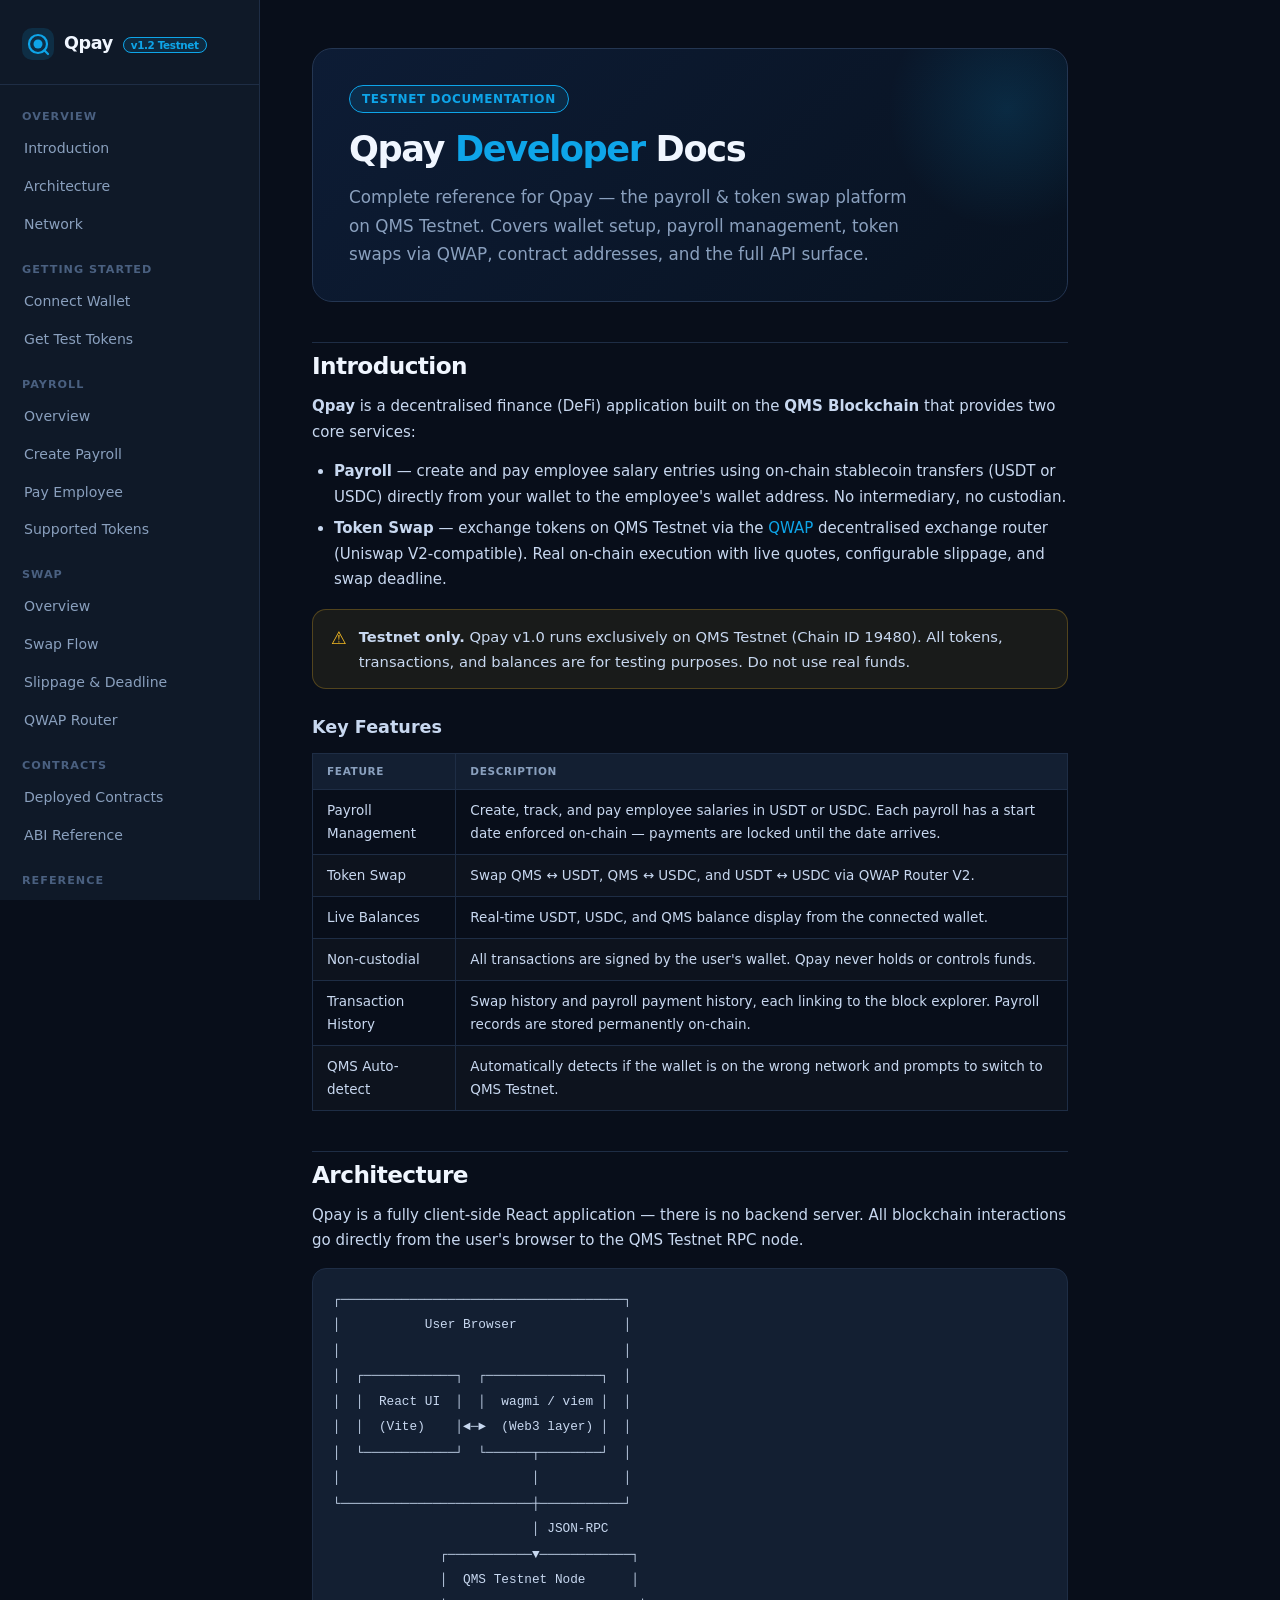
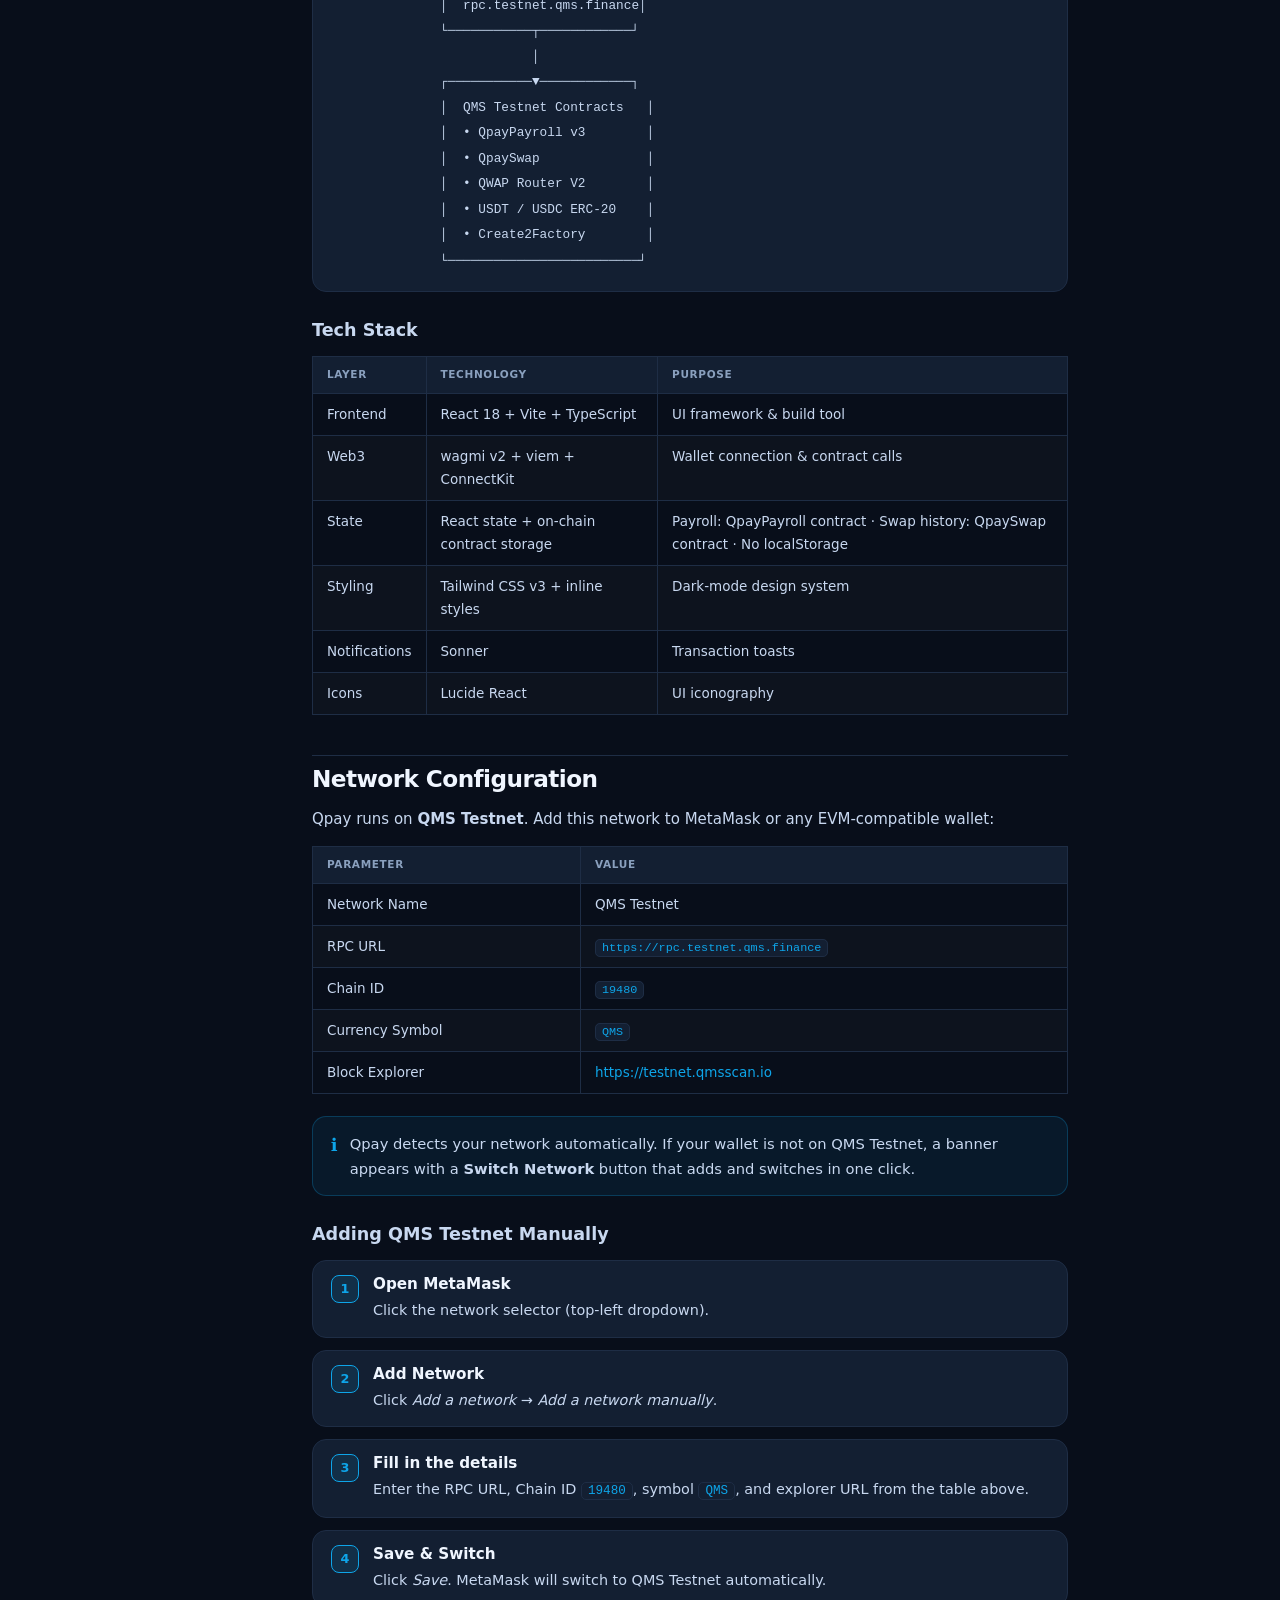
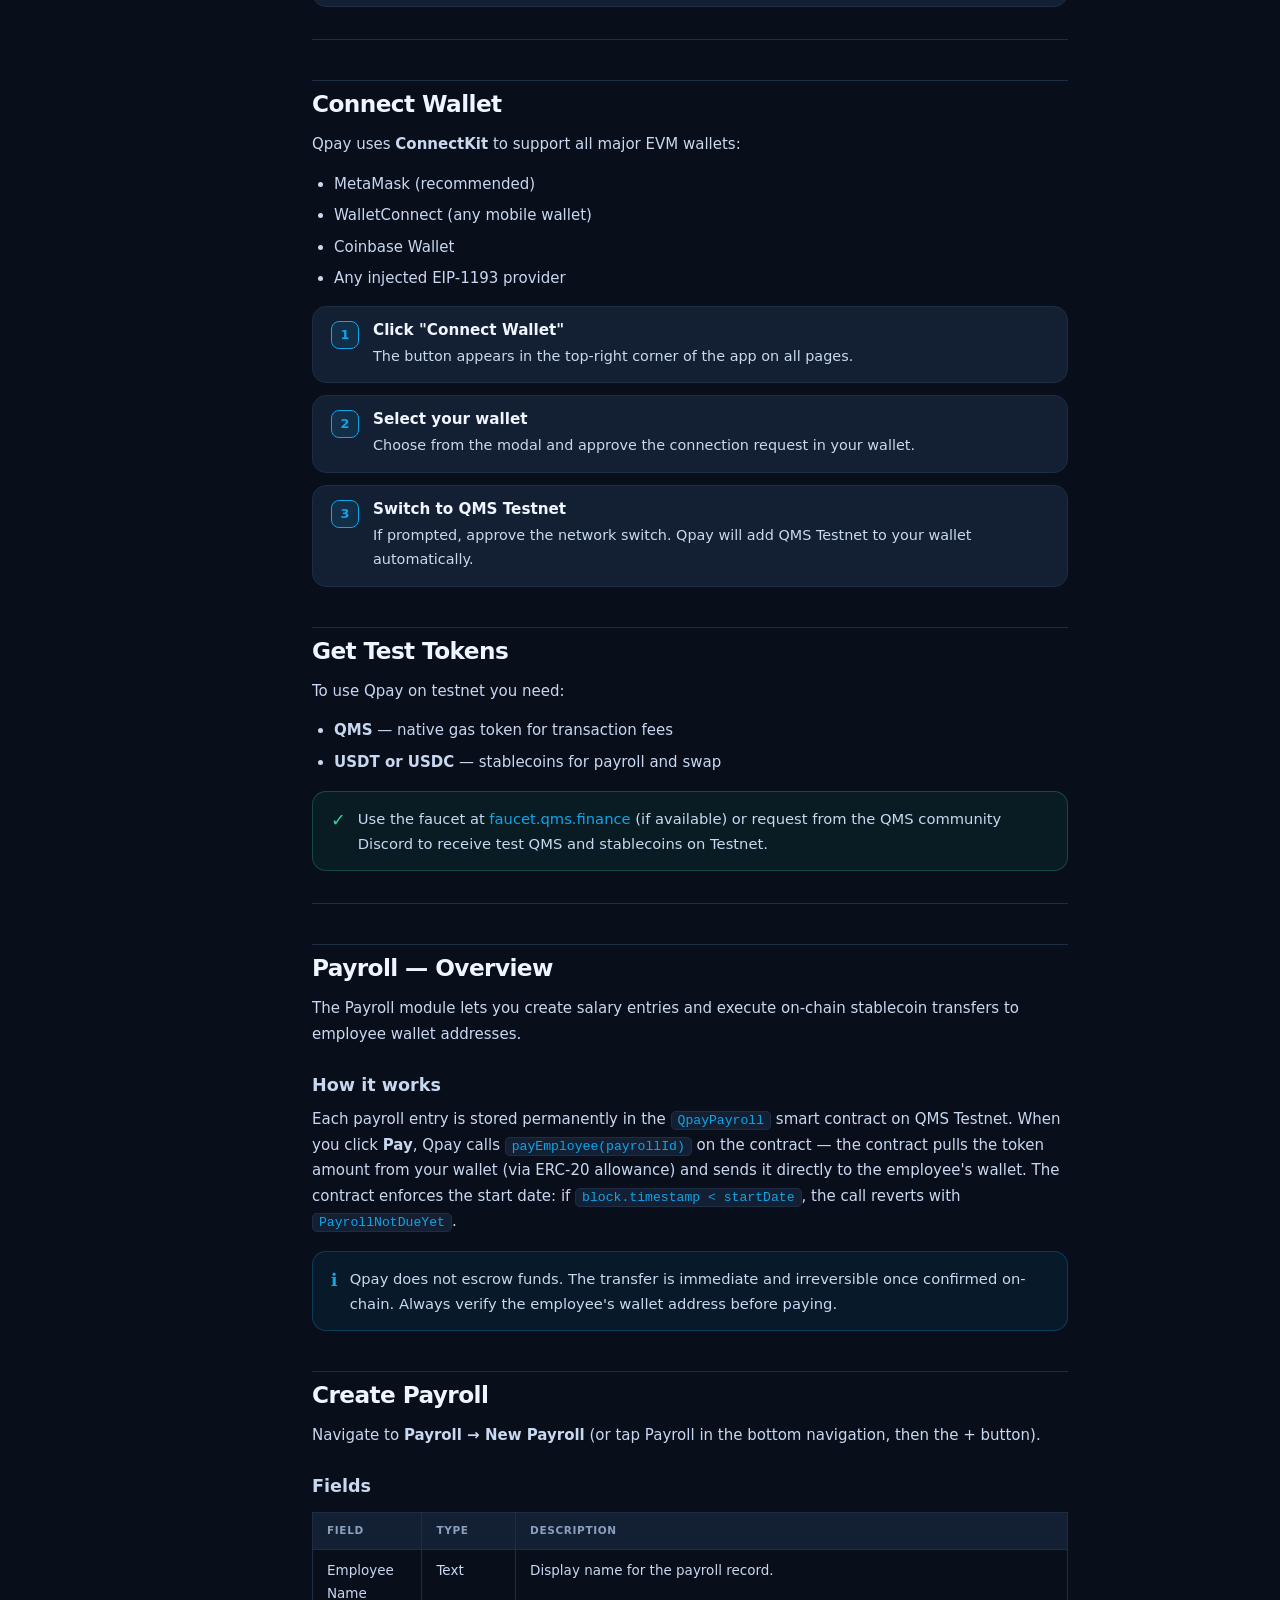
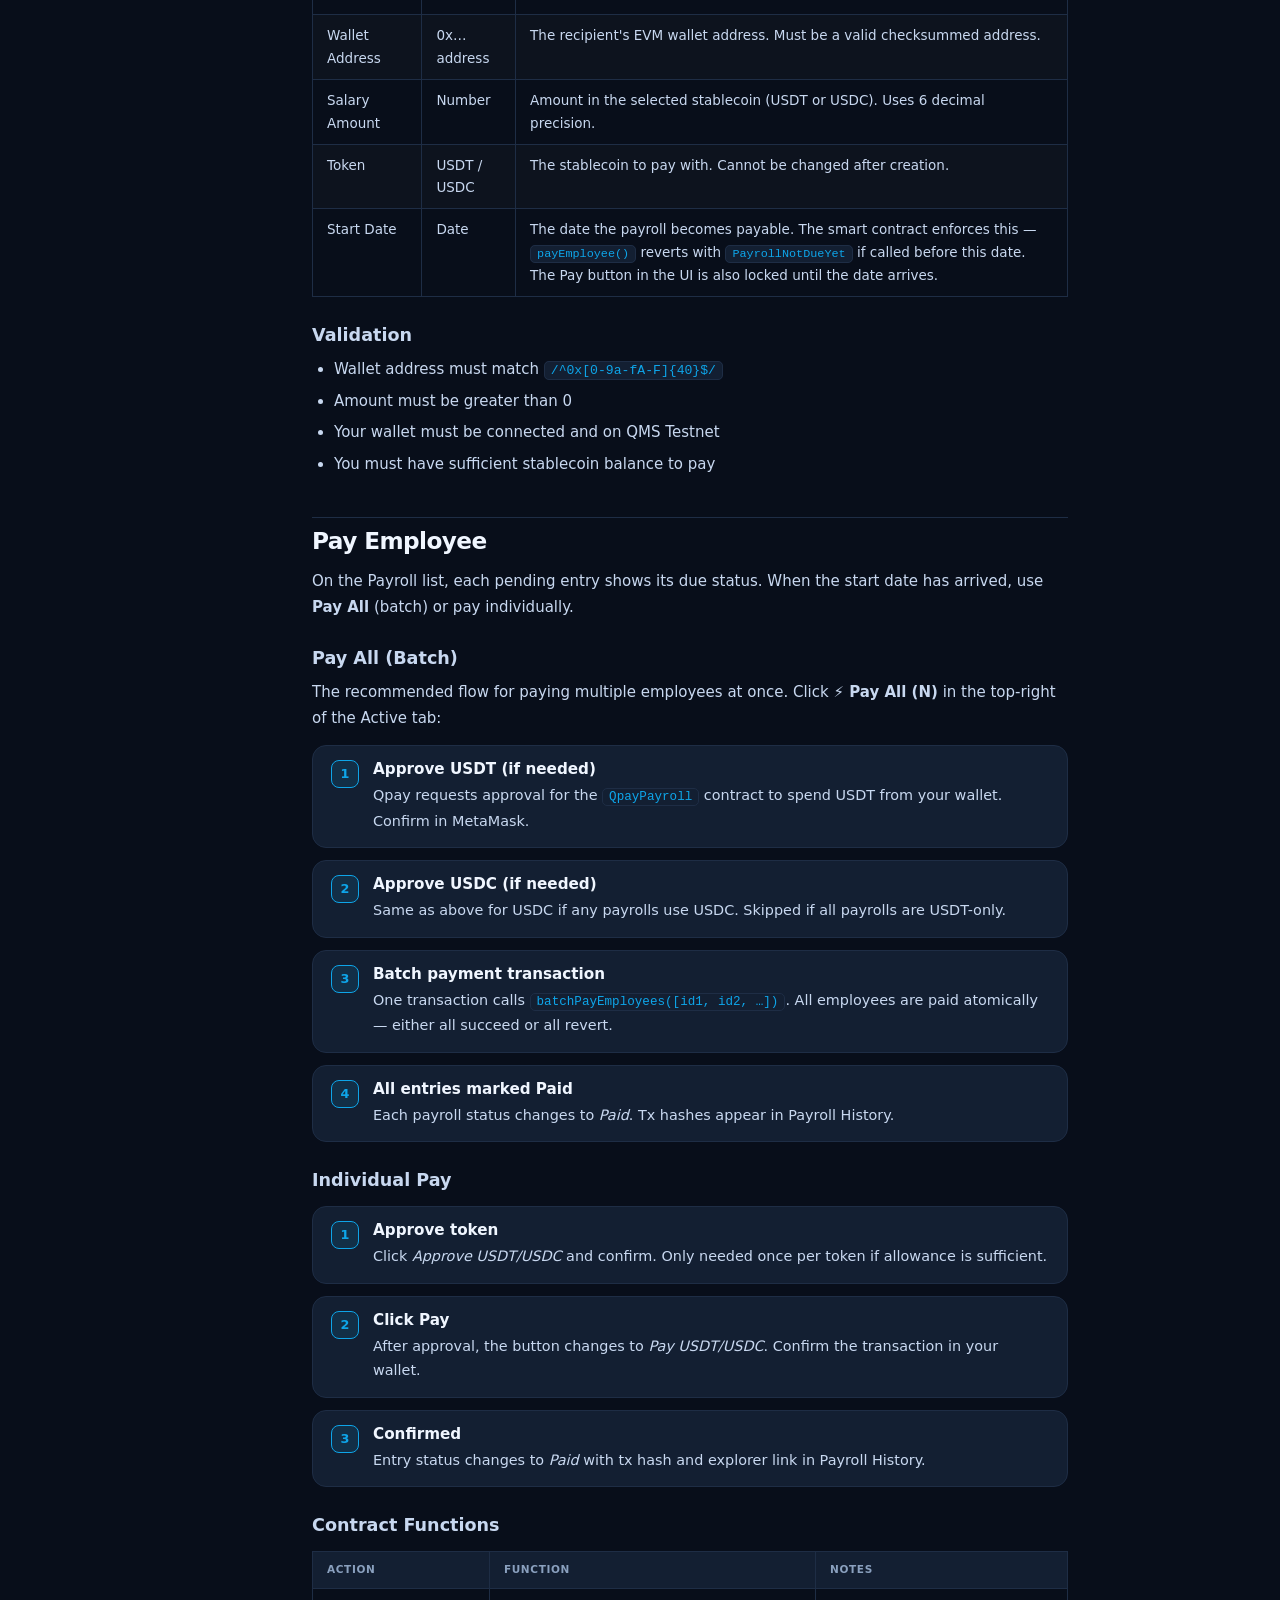
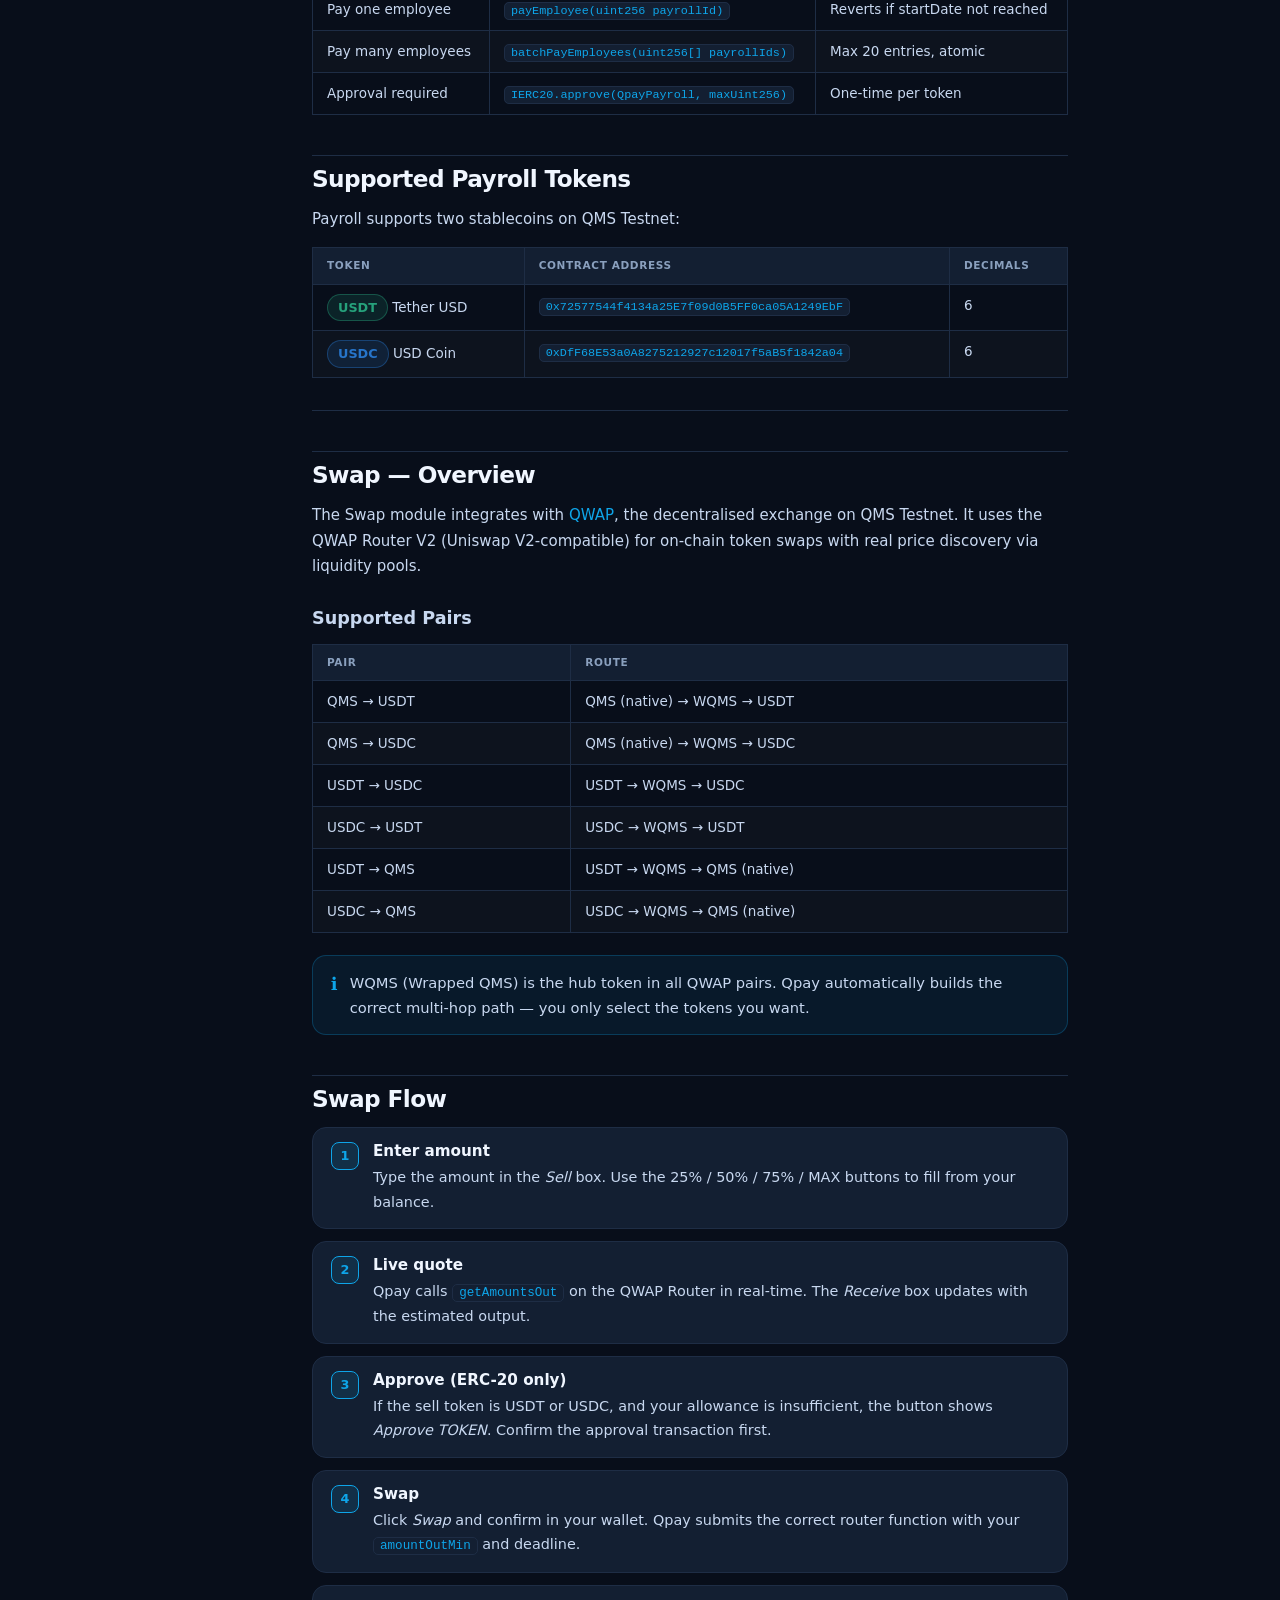
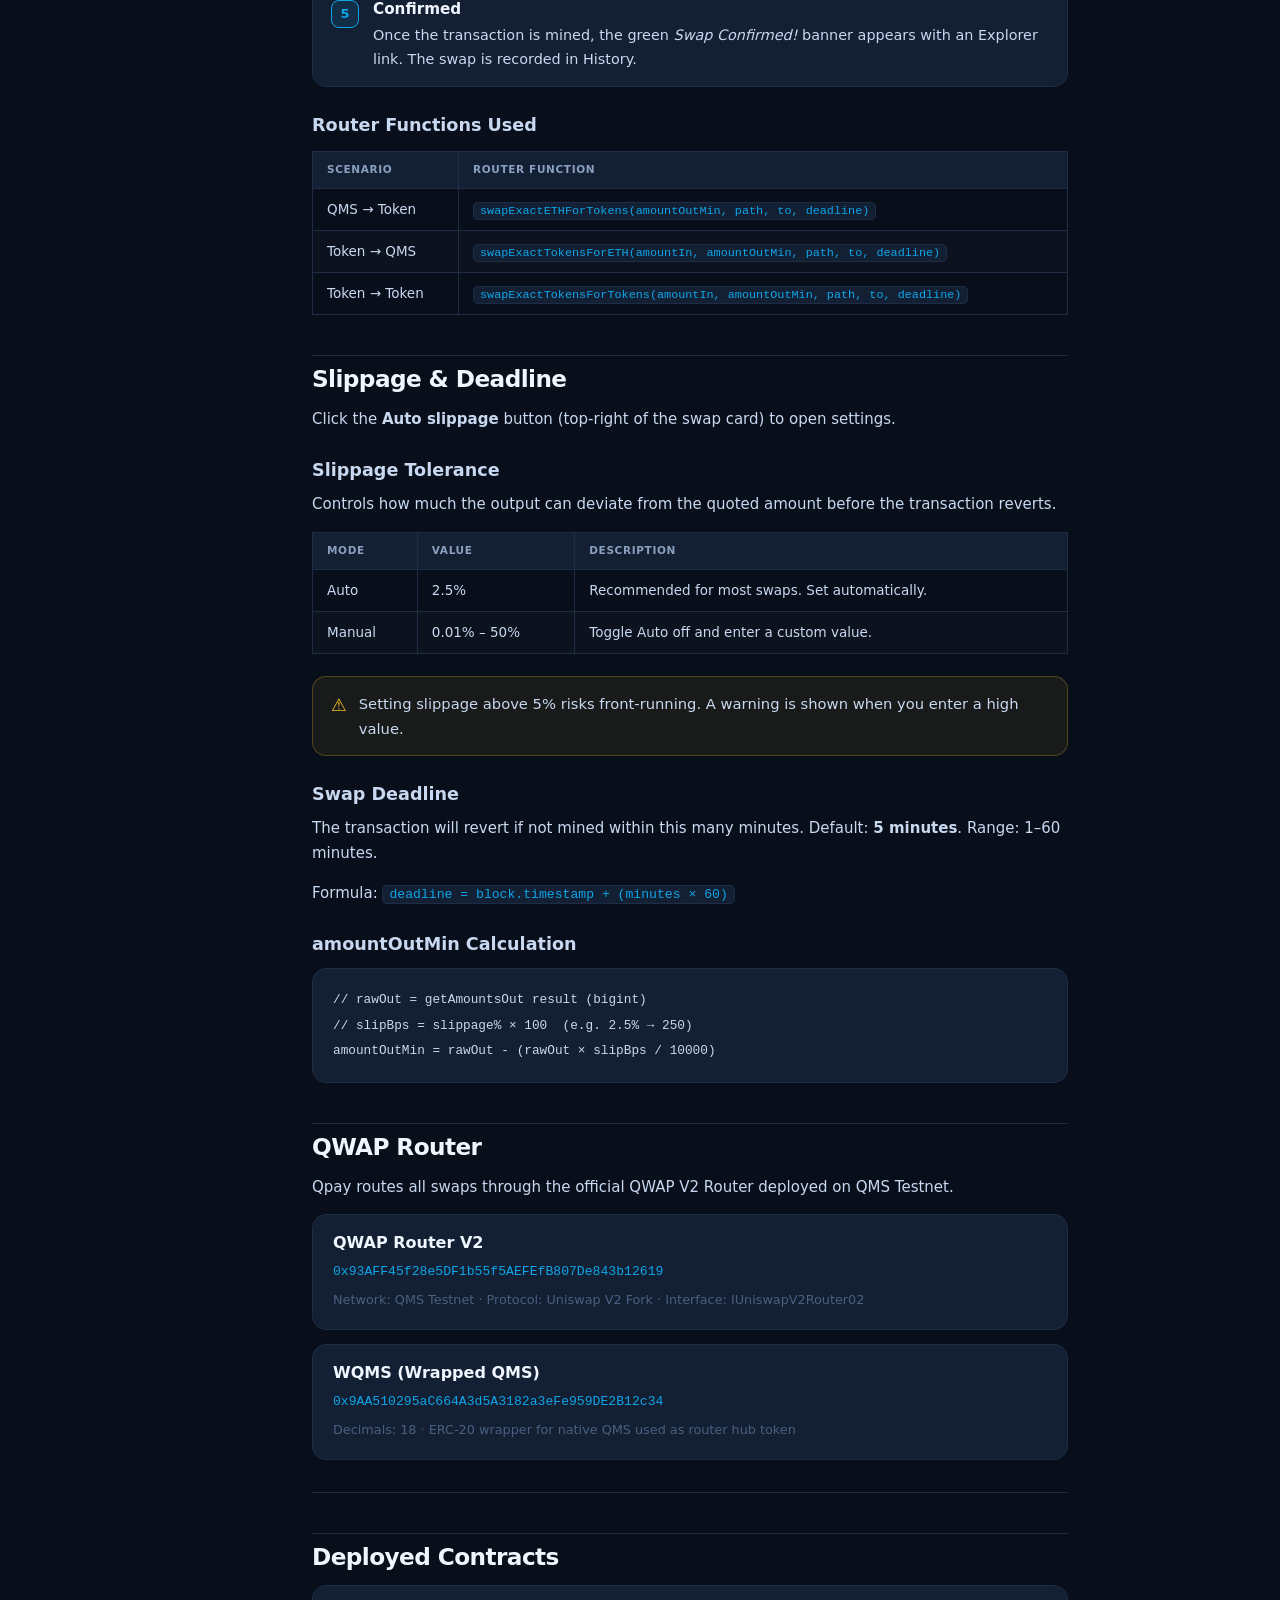
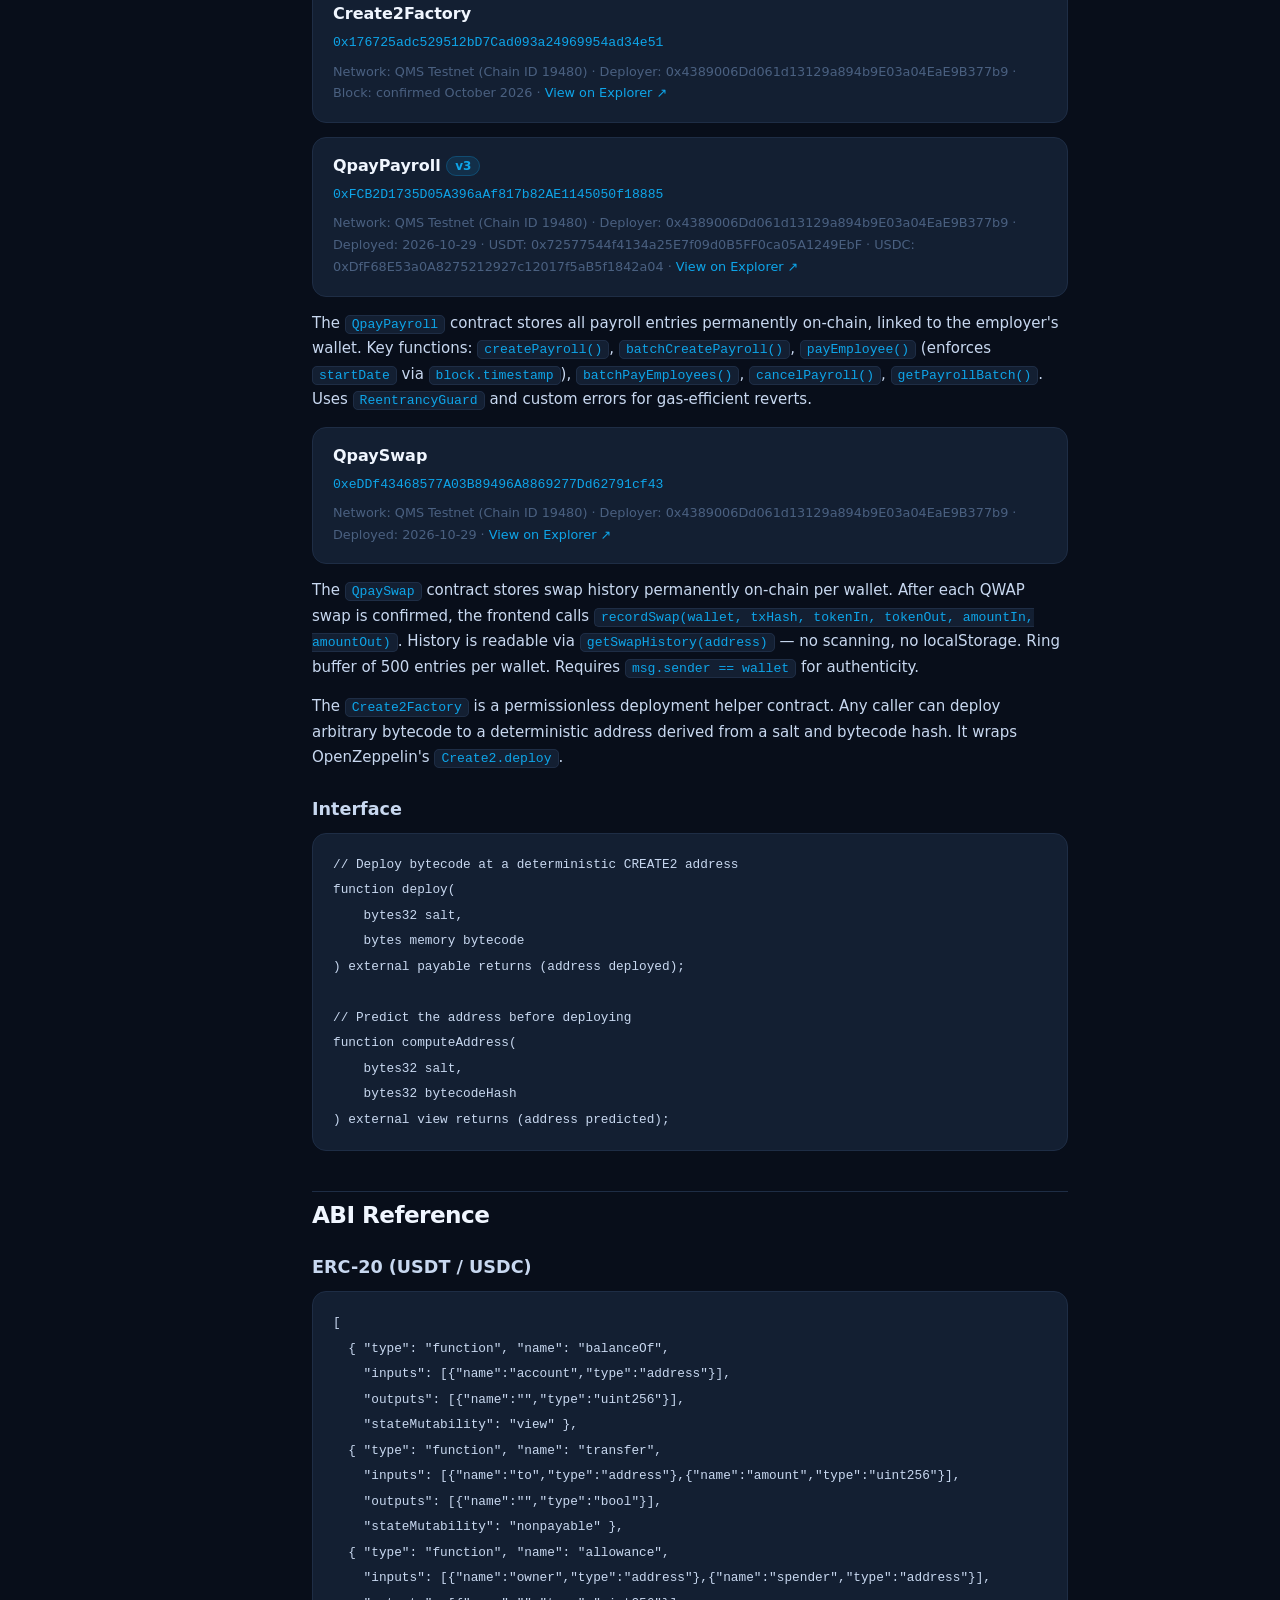
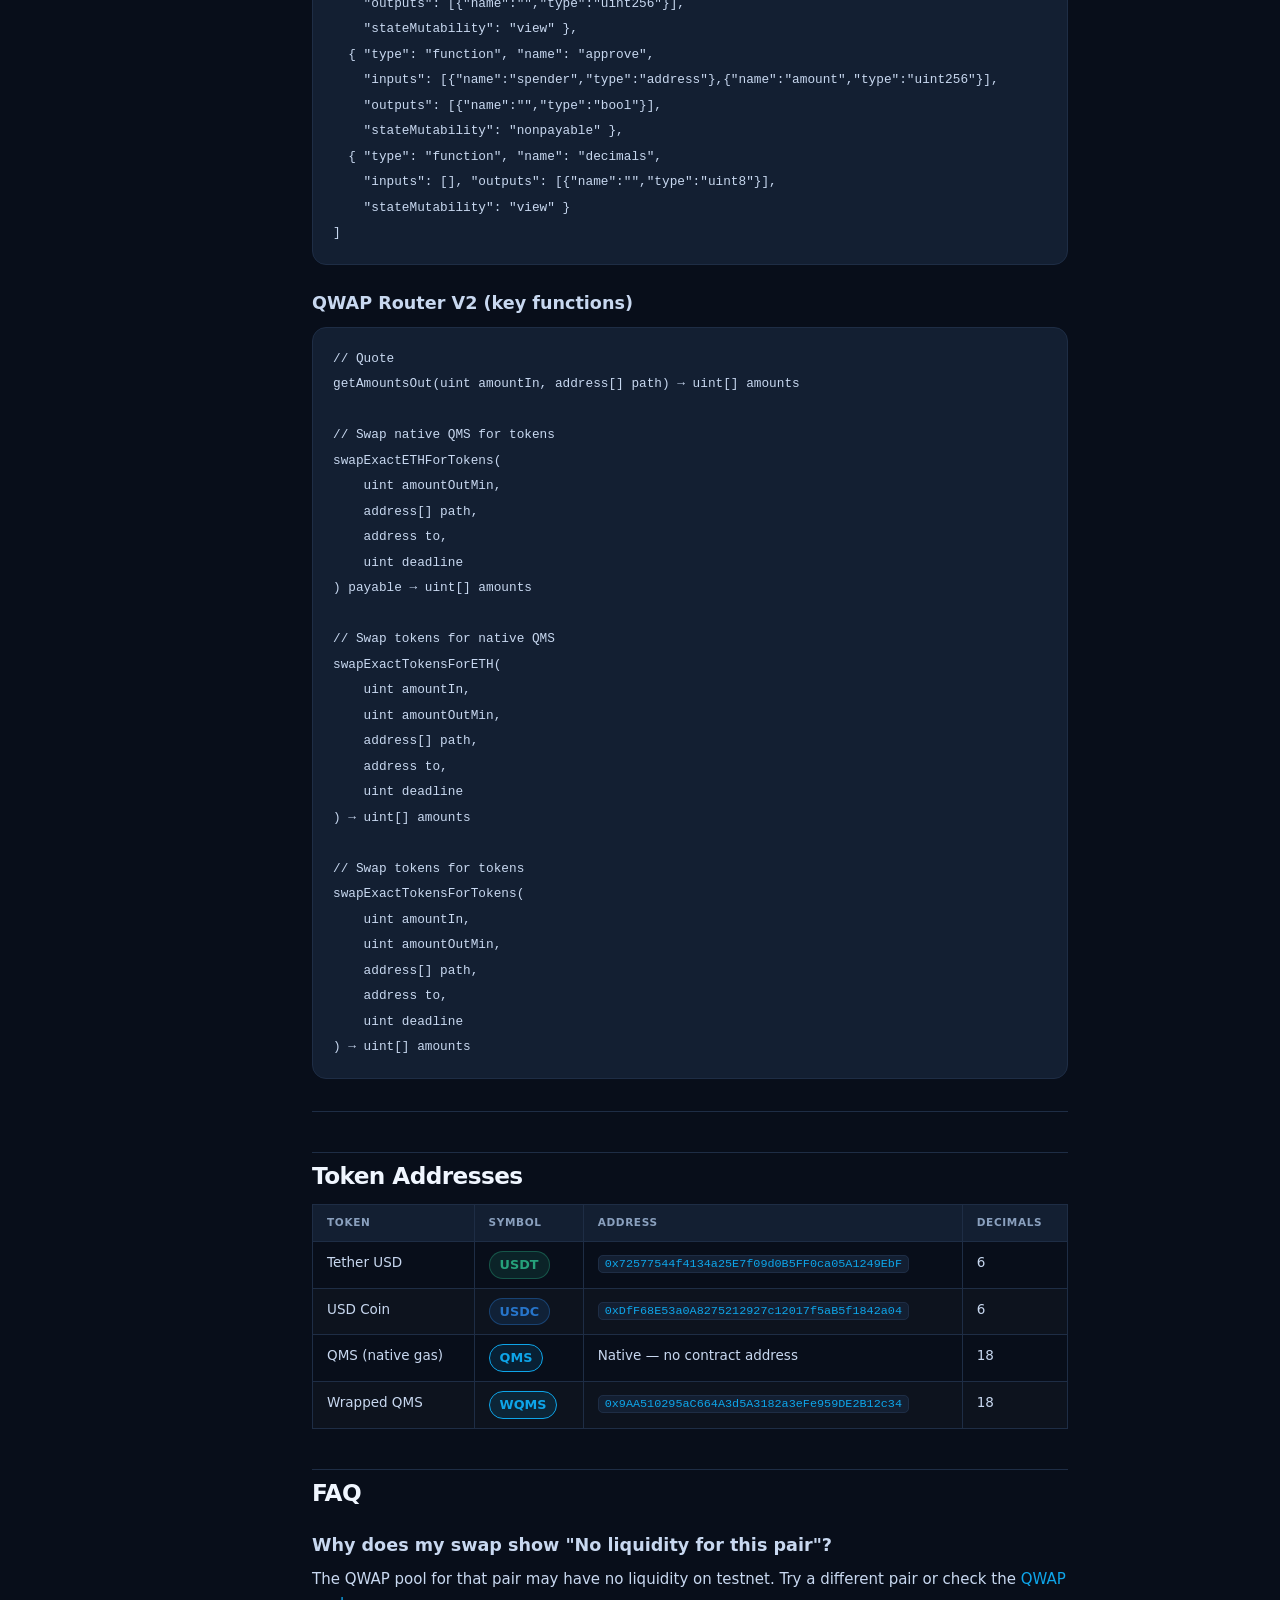
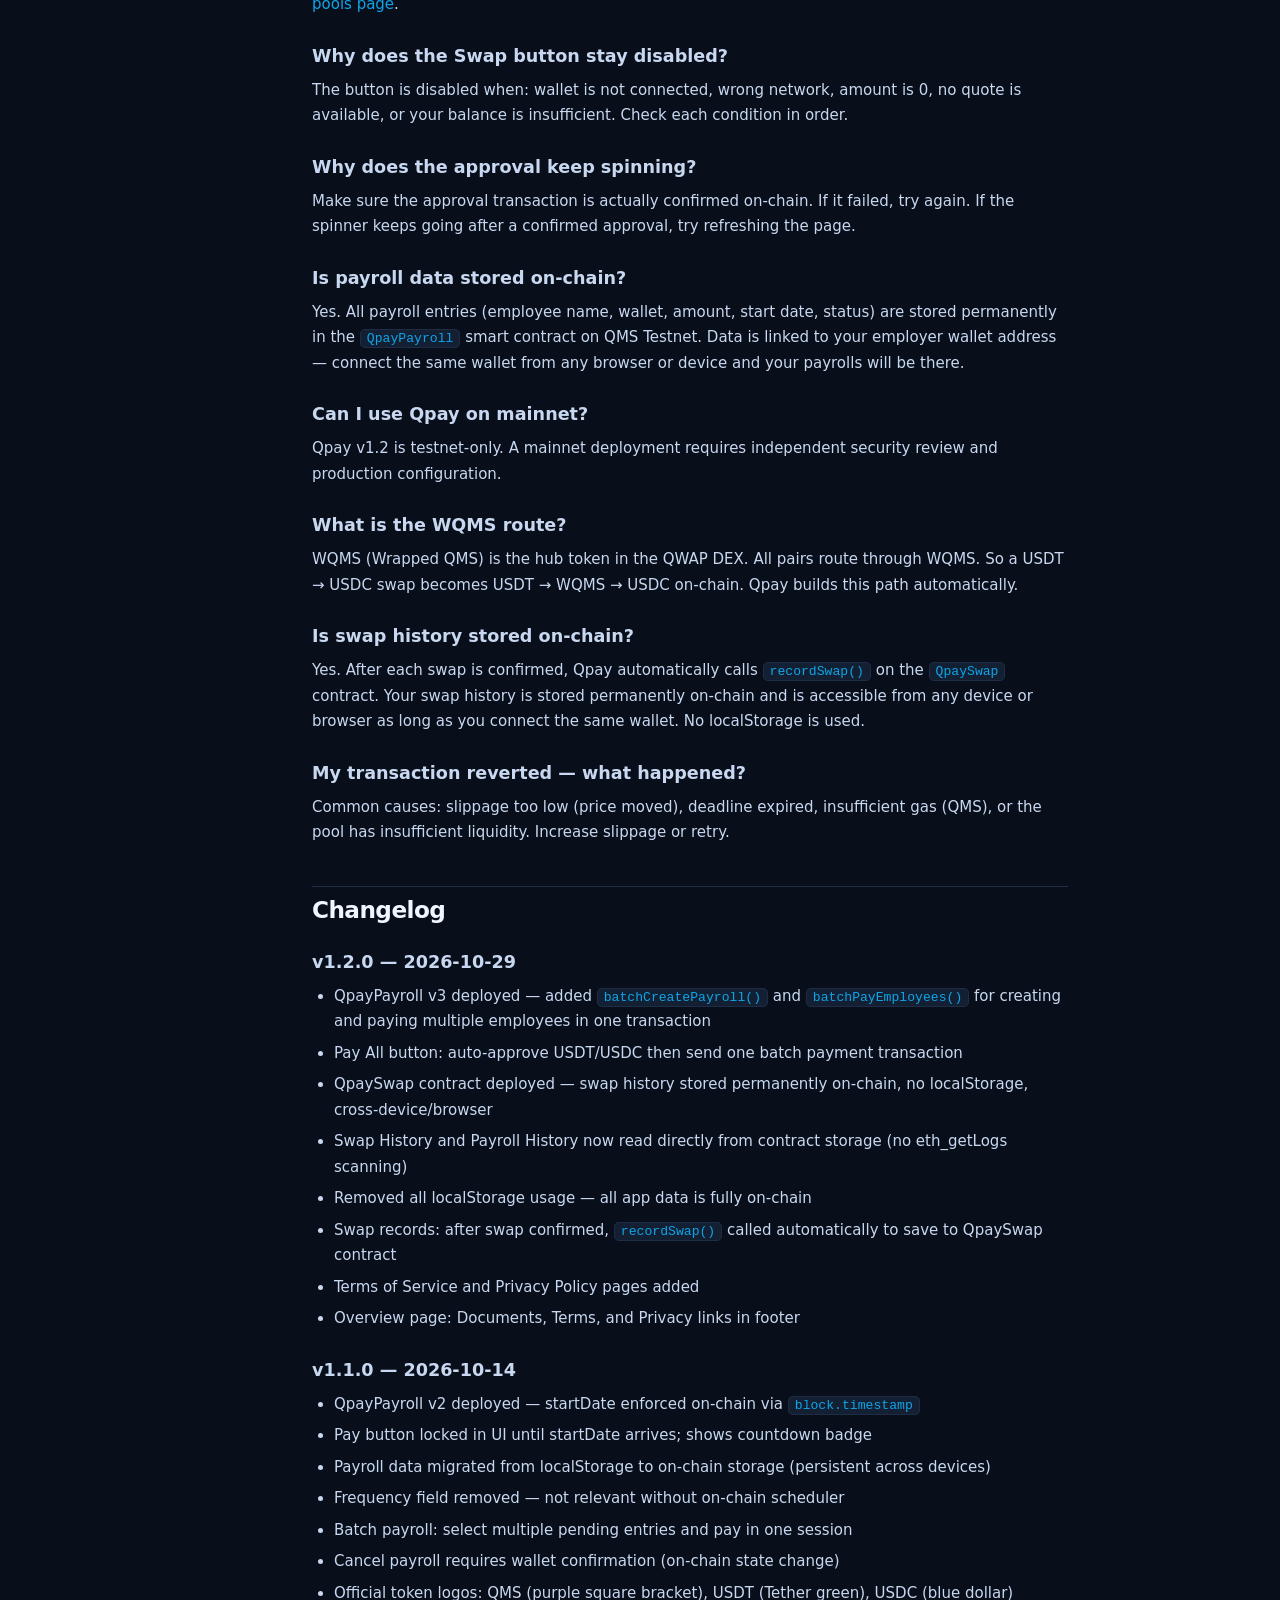
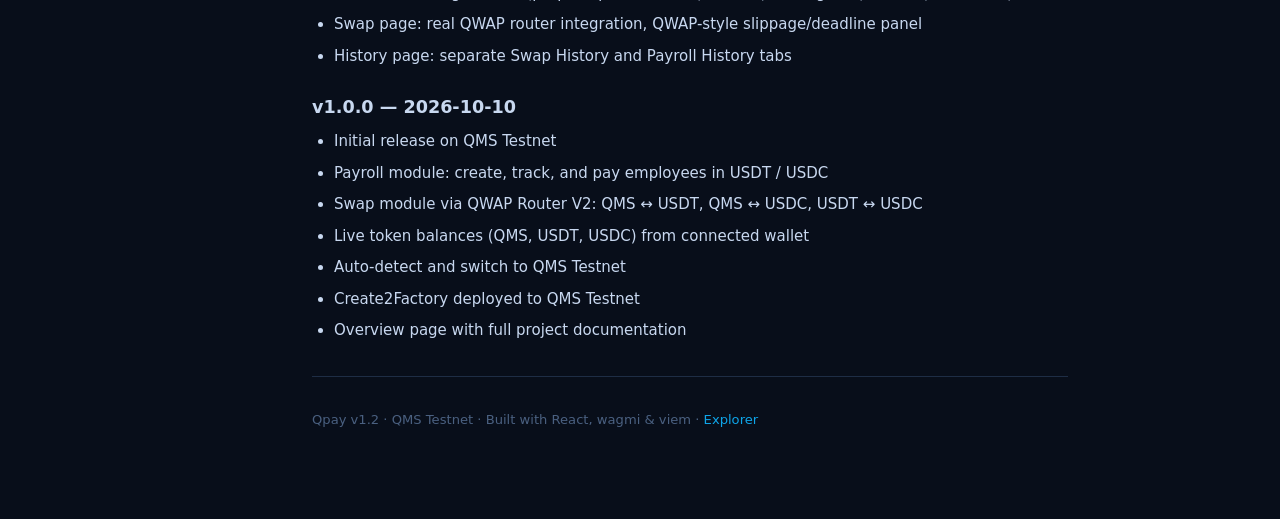
==== commit a6a1c7ee: "push 1" ====
--- a/public/docs.html
+++ b/public/docs.html
@@ -175,7 +175,7 @@
         <circle cx="16" cy="16" r="4.5" fill="#0EA5E9"/>
         <line x1="22.3" y1="22.3" x2="26" y2="26" stroke="#0EA5E9" stroke-width="2.2" stroke-linecap="round"/>
       </svg>
-      <span class="sidebar-logo-text">Qpay <span class="sidebar-logo-badge">v1.0</span></span>
+      <span class="sidebar-logo-text">Qpay <span class="sidebar-logo-badge">v1.2 Testnet</span></span>
     </div>
 
     <div class="sidebar-section">Overview</div>
@@ -756,7 +756,7 @@
     <hr />
     <p style="color: var(--subtle); font-size:.82rem; margin-top:8px;">
       Qpay v1.2 · QMS Testnet · Built with React, wagmi &amp; viem ·
-      <a href="https://testnet.qwap.xyz" target="_blank">QWAP DEX</a> ·
+
       <a href="https://testnet.qmsscan.io" target="_blank">Explorer</a>
     </p>
 
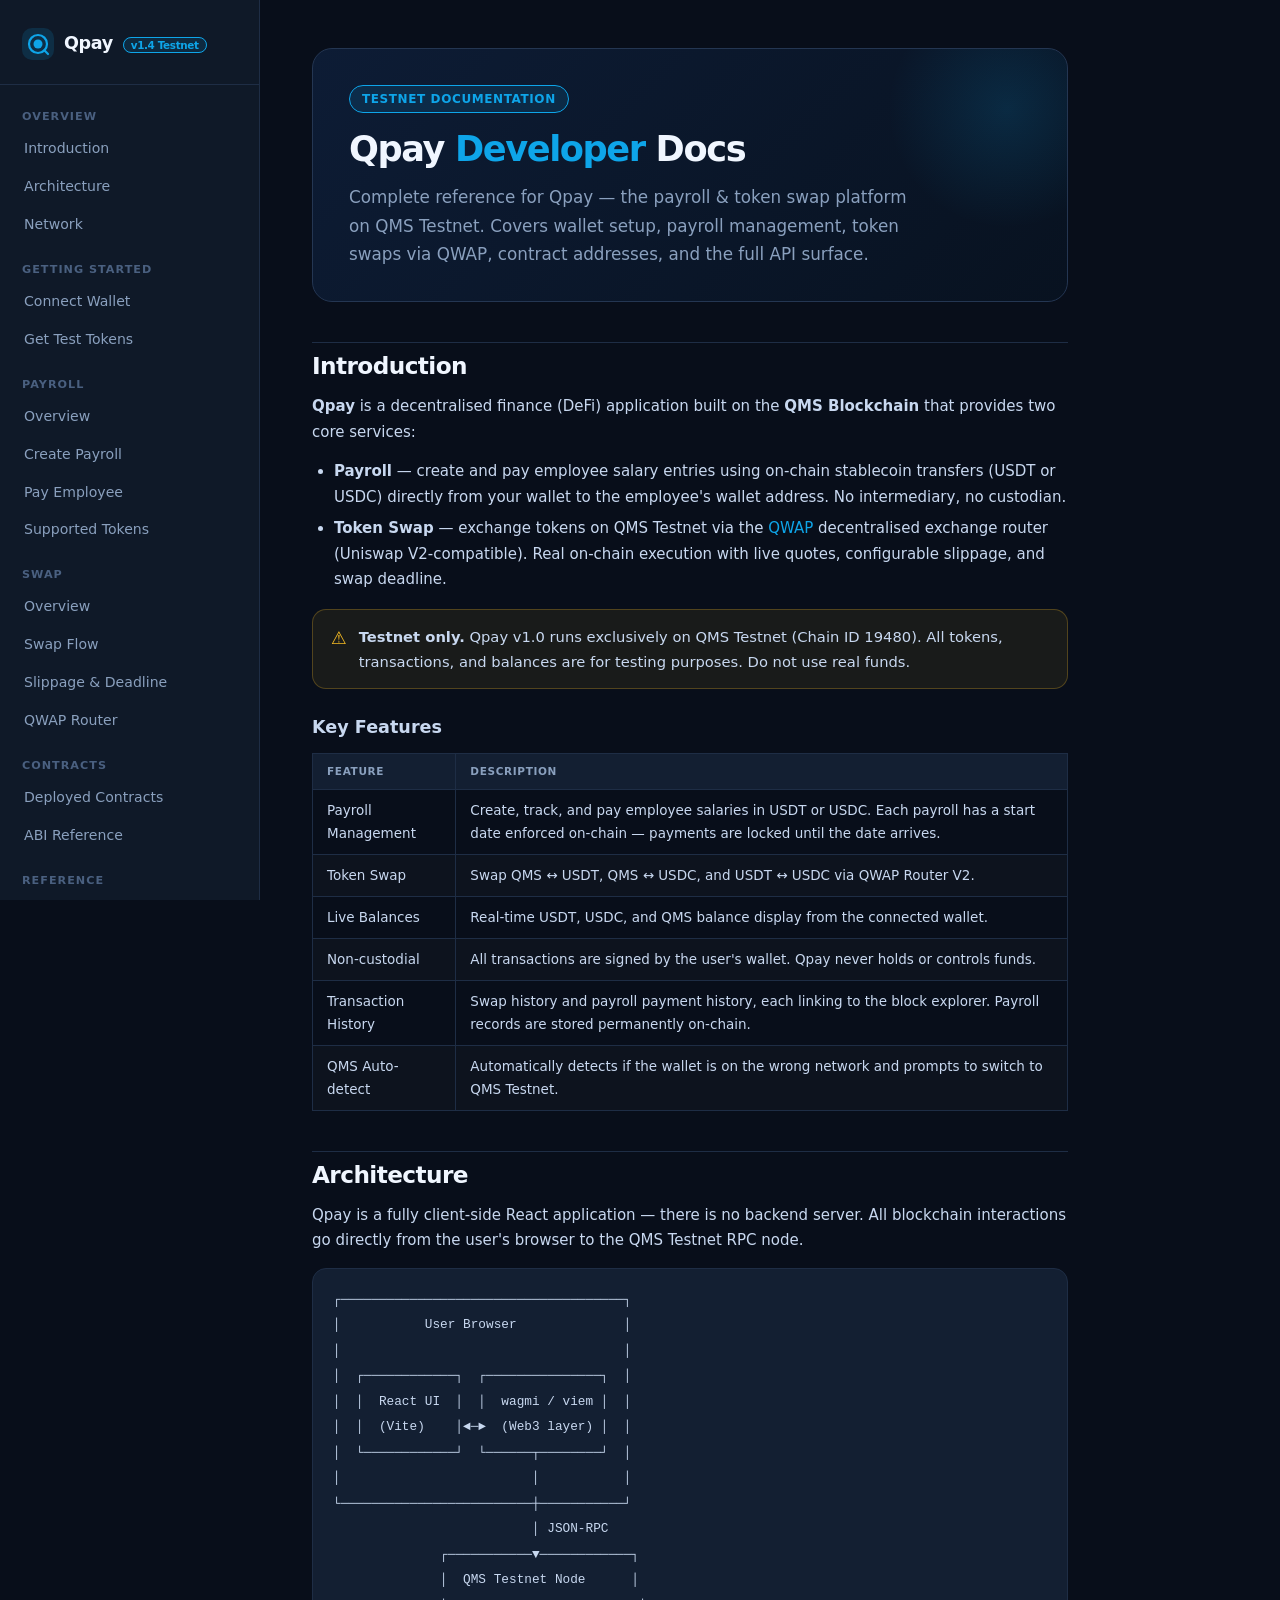
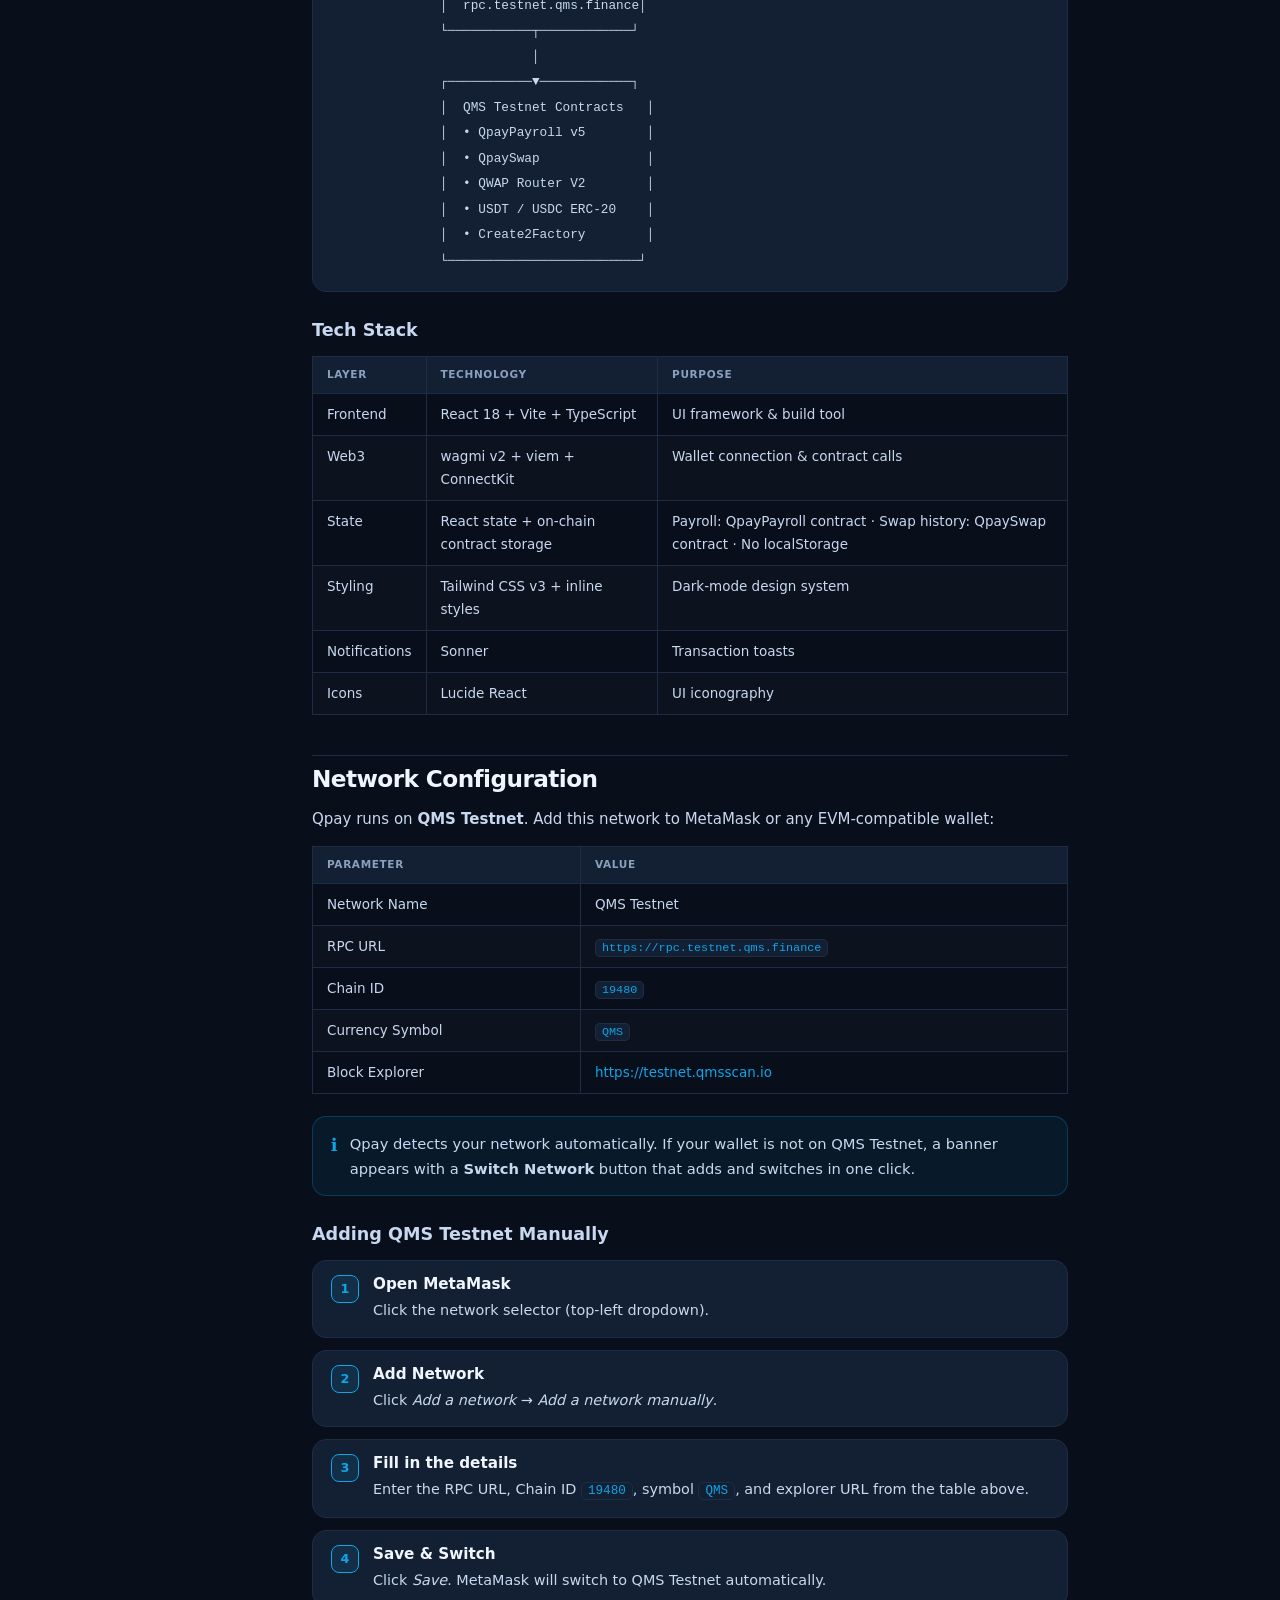
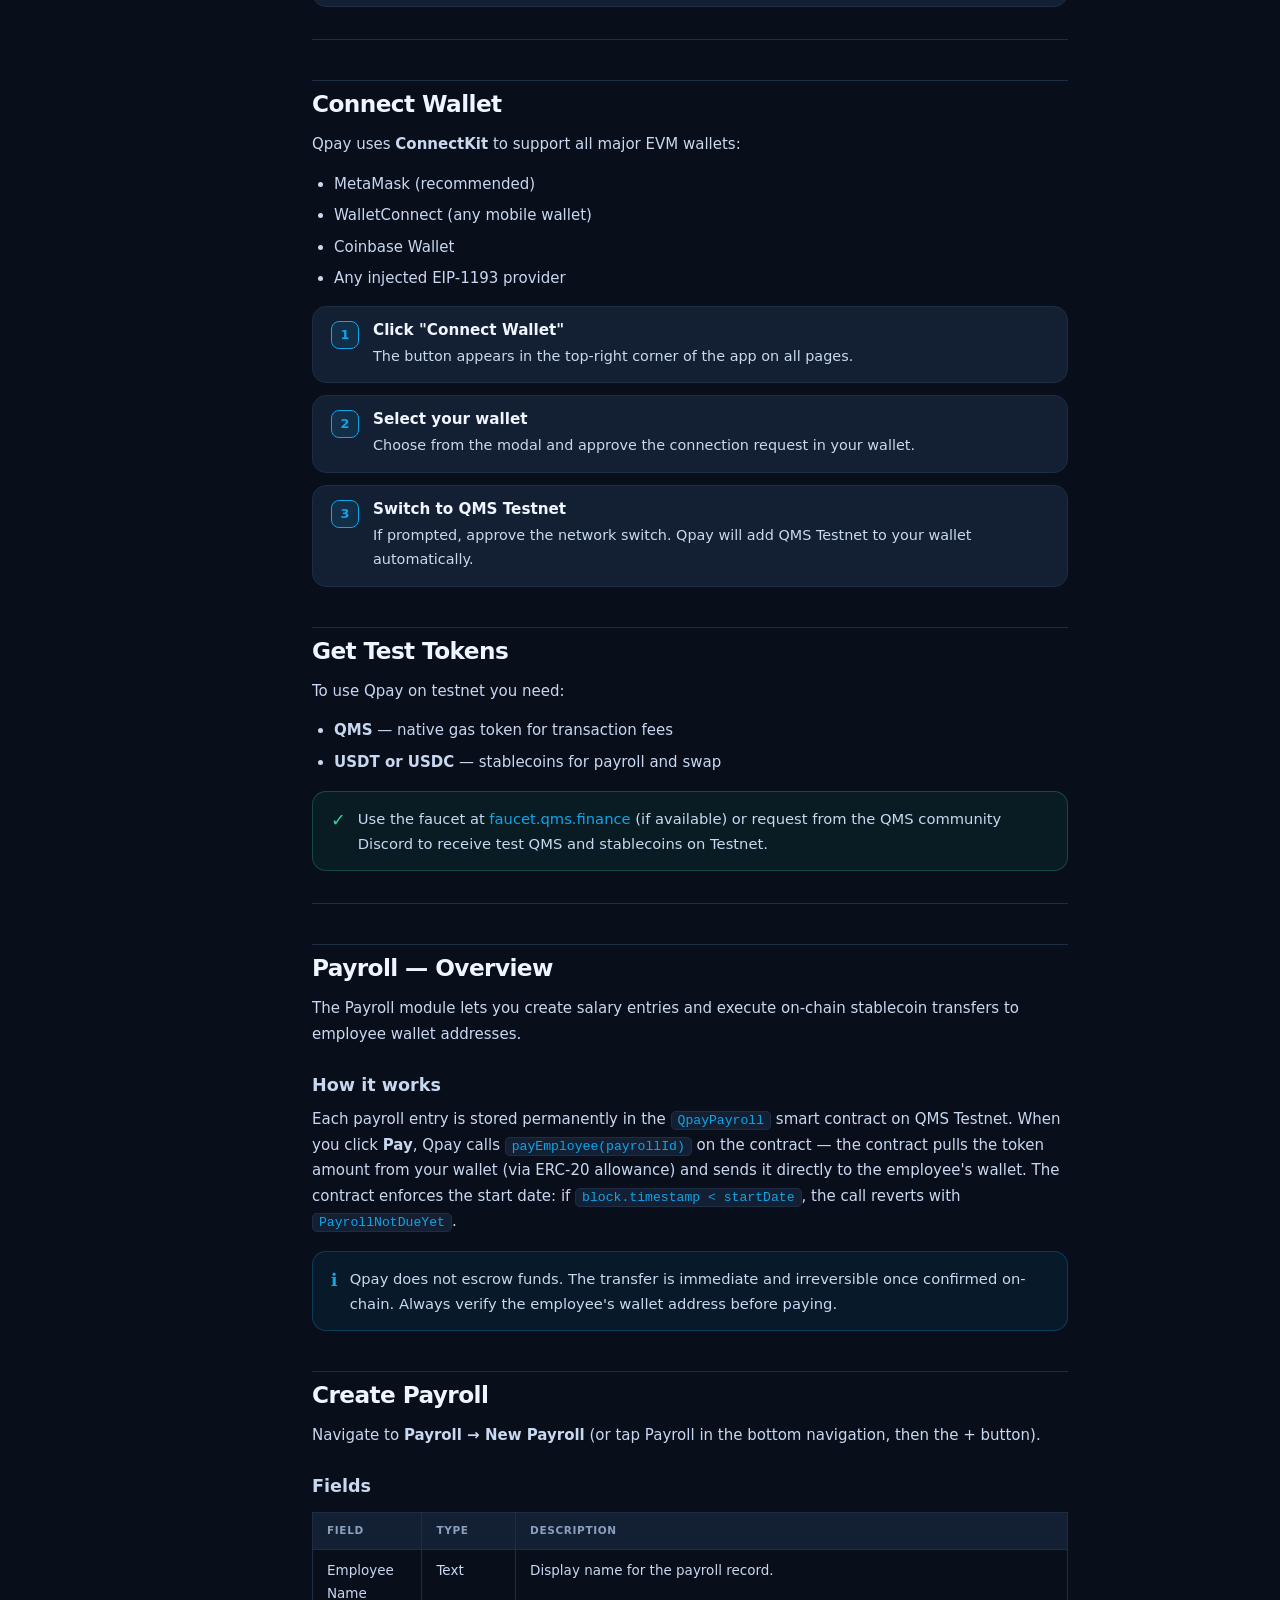
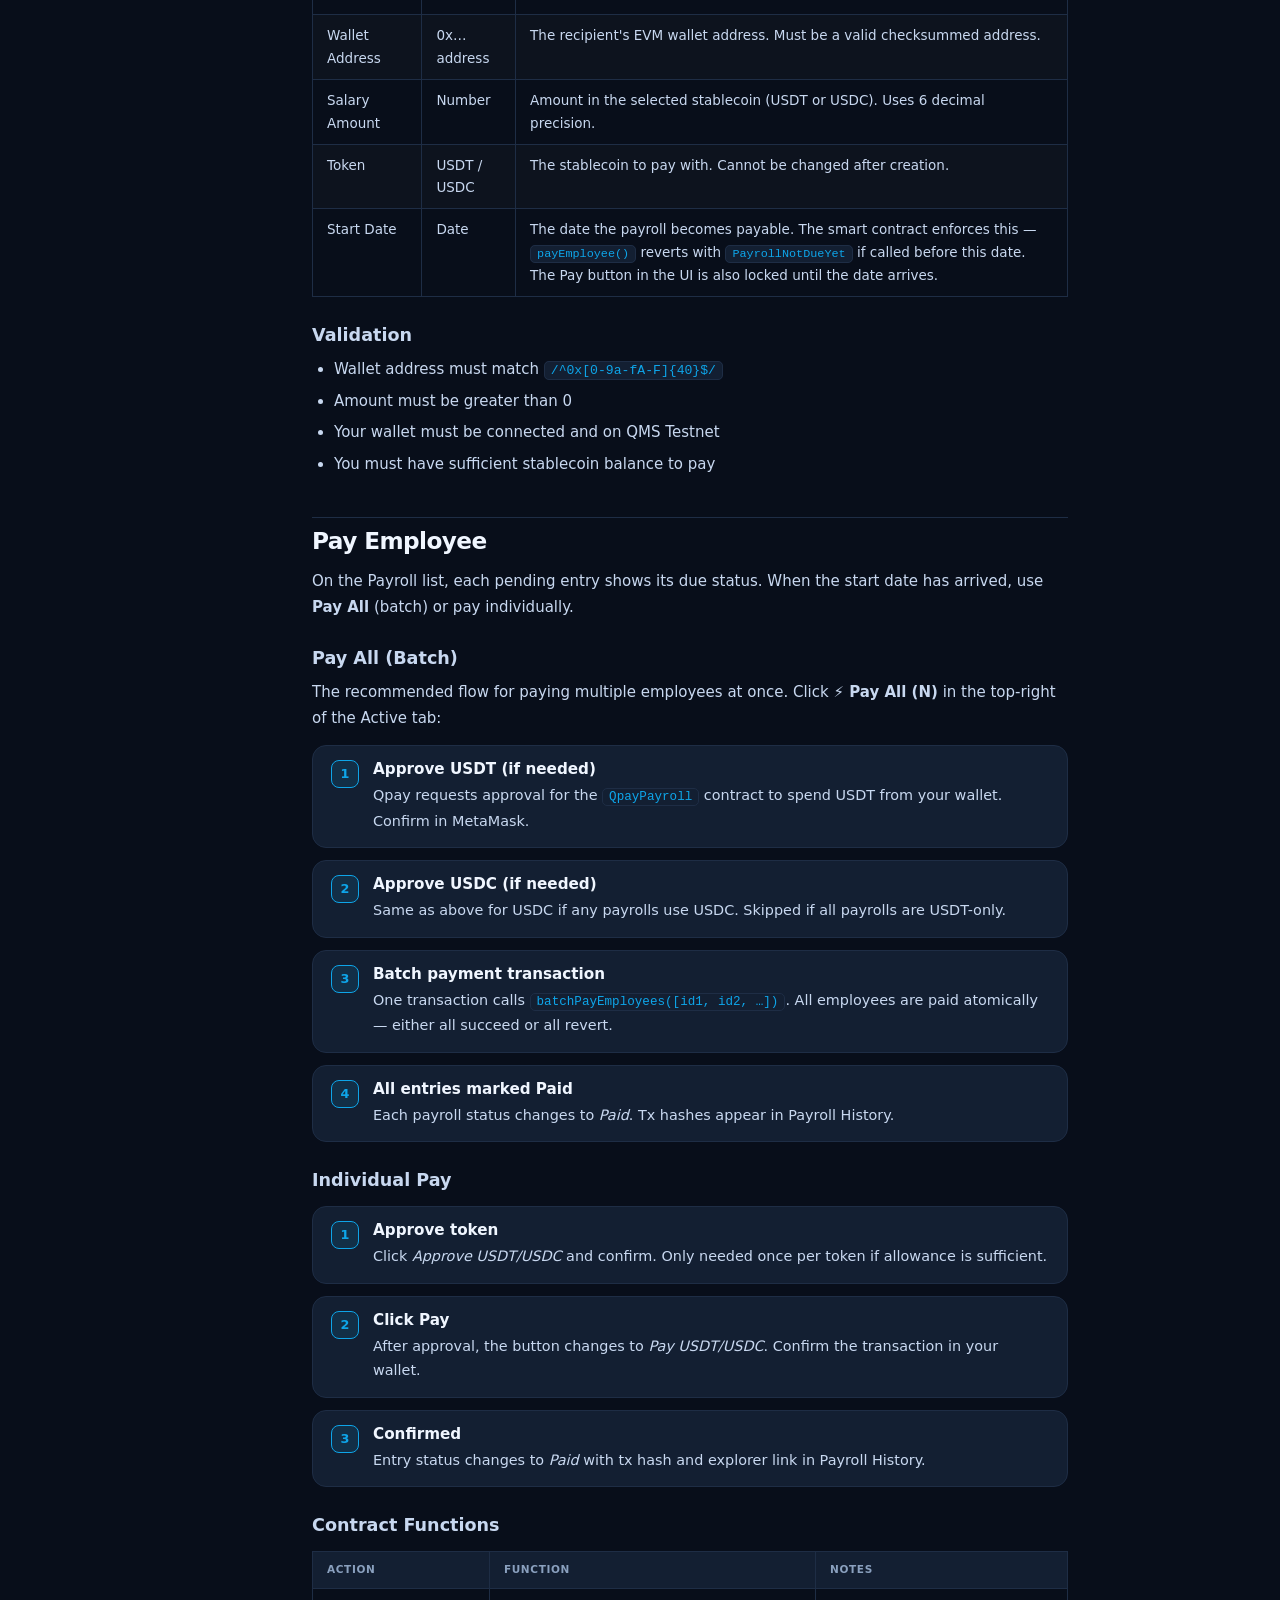
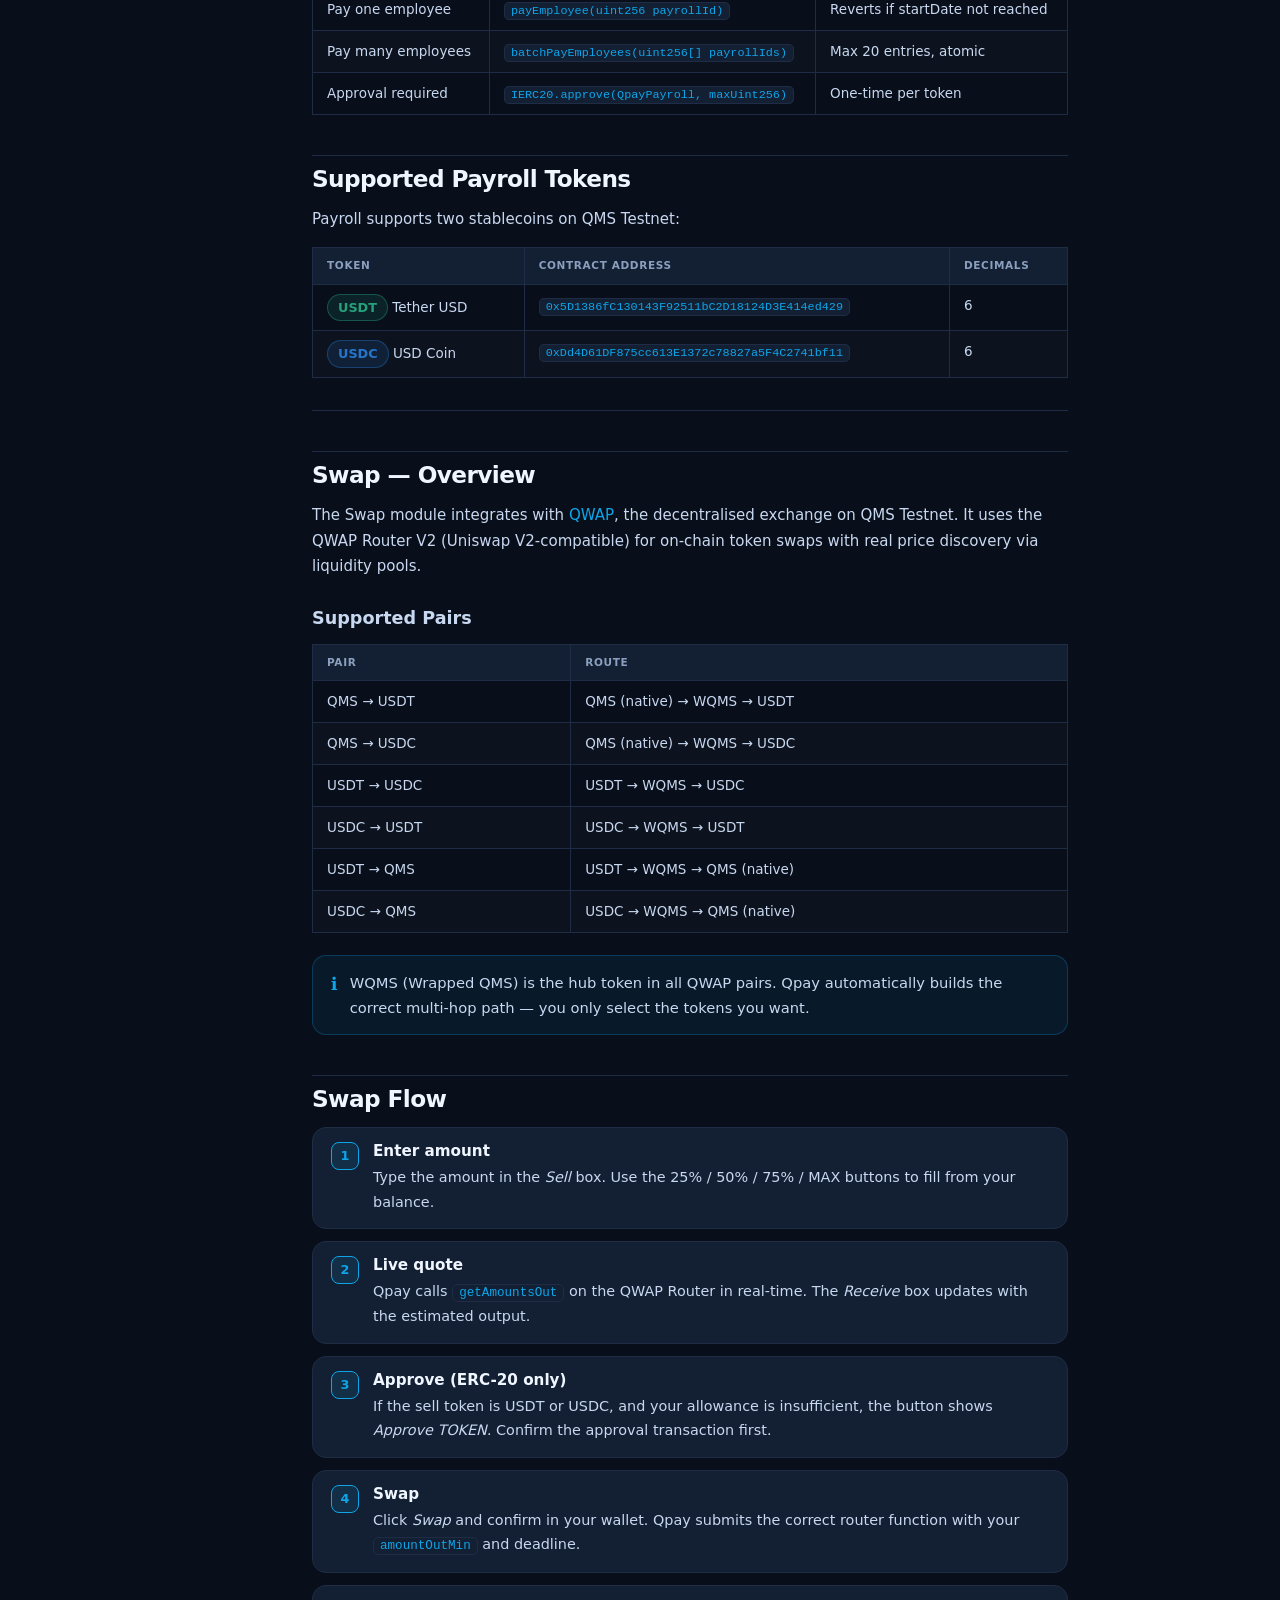
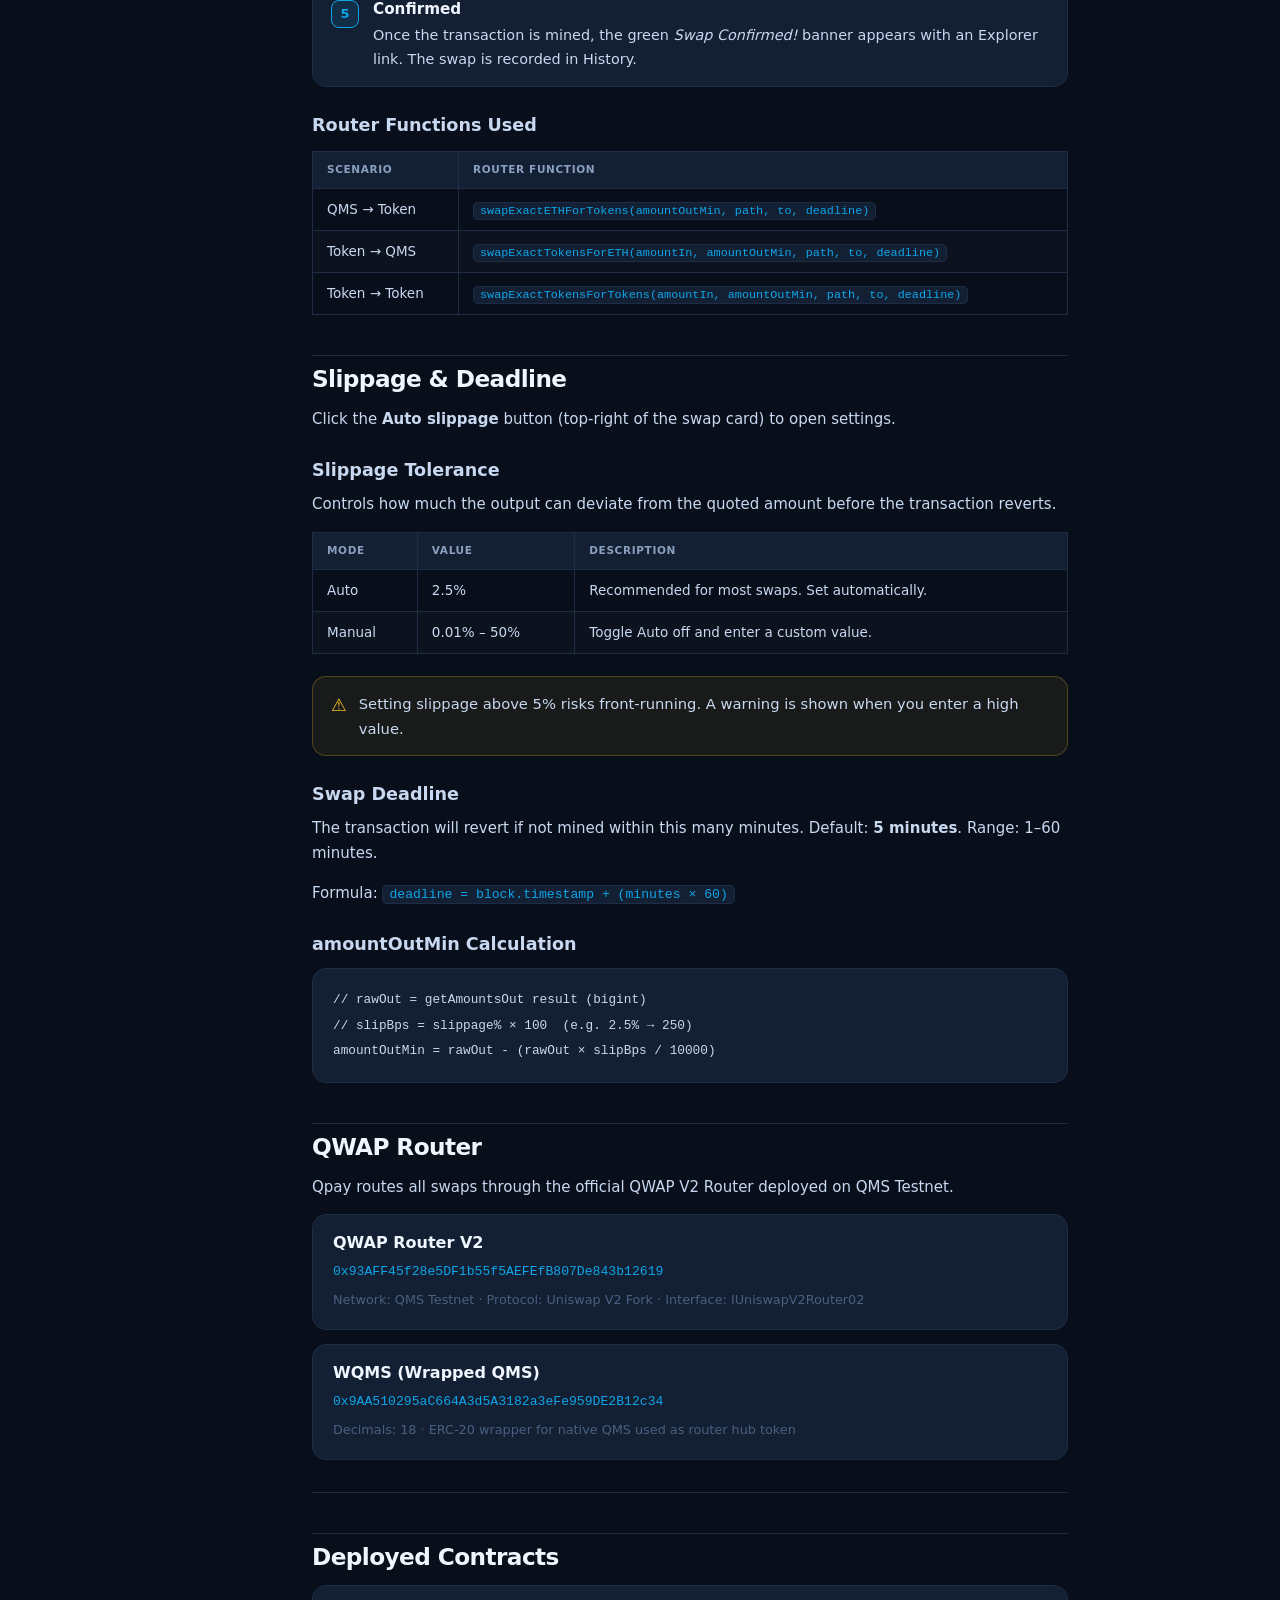
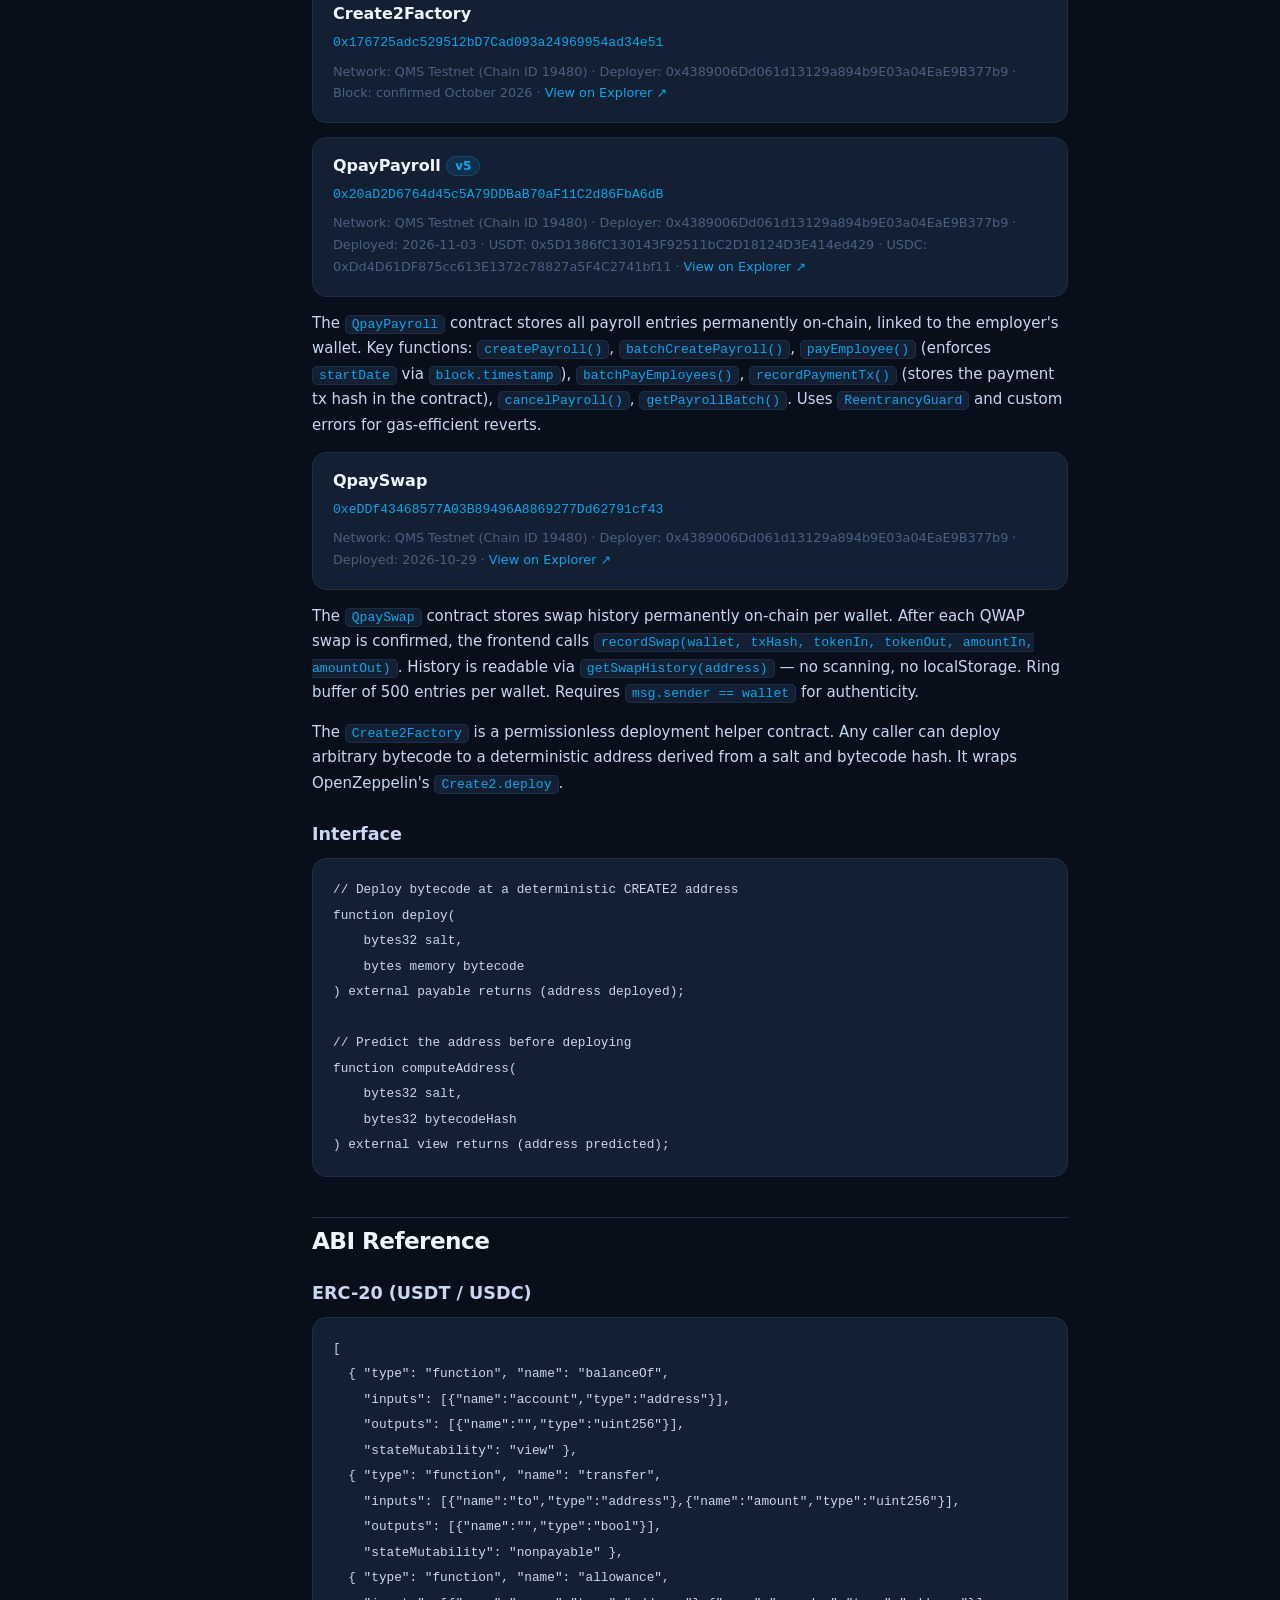
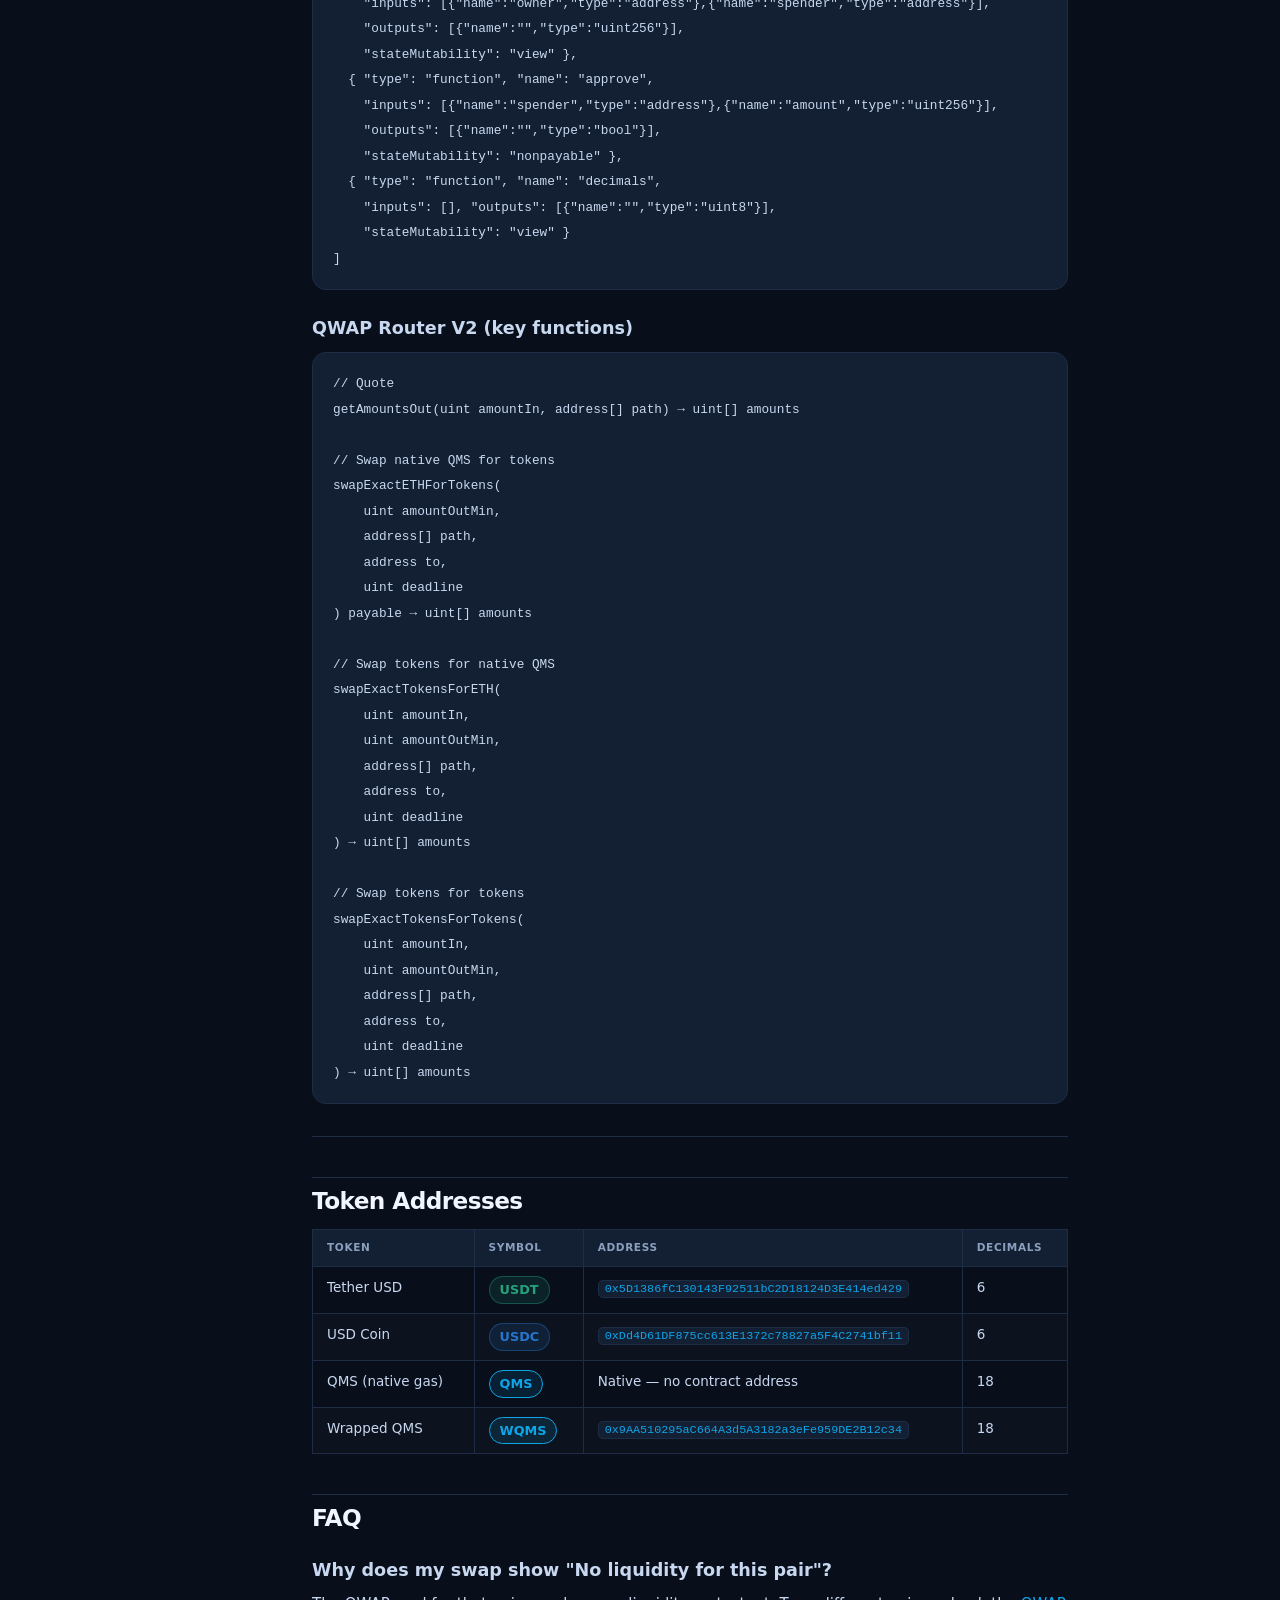
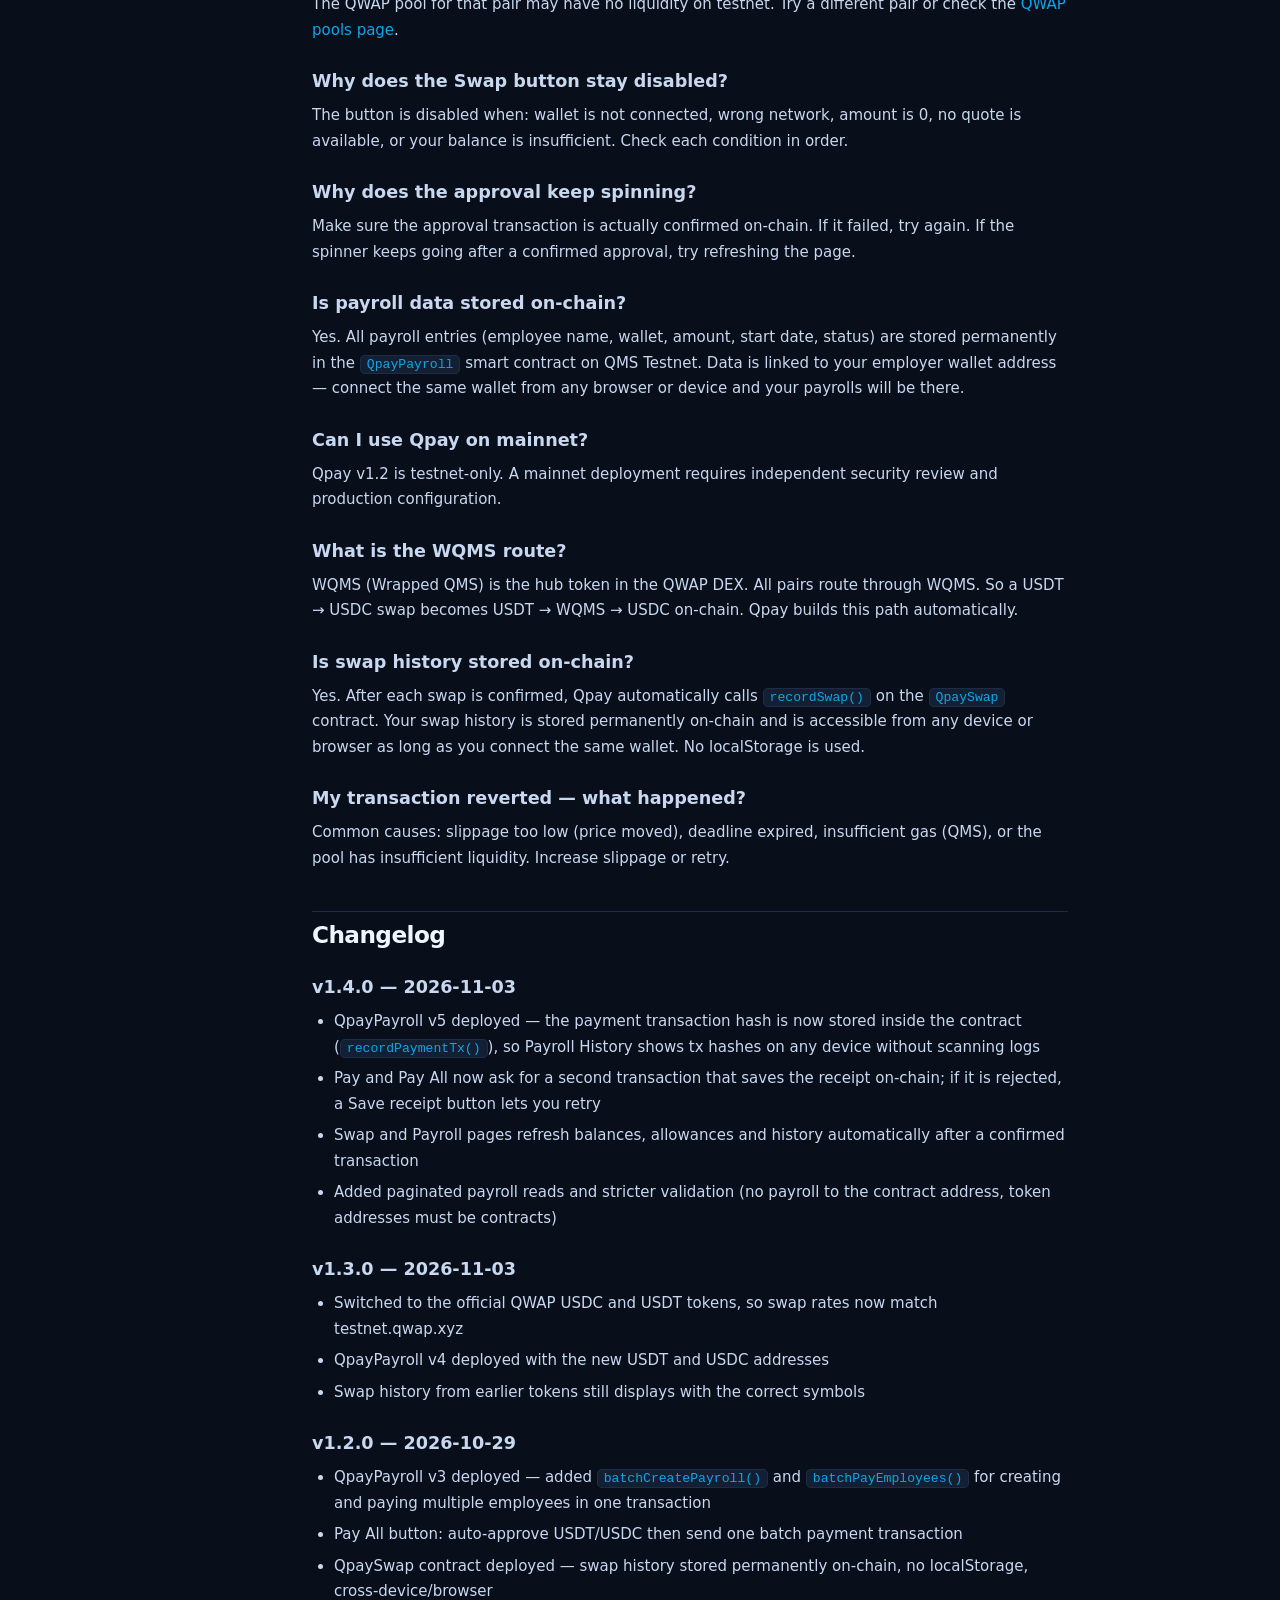
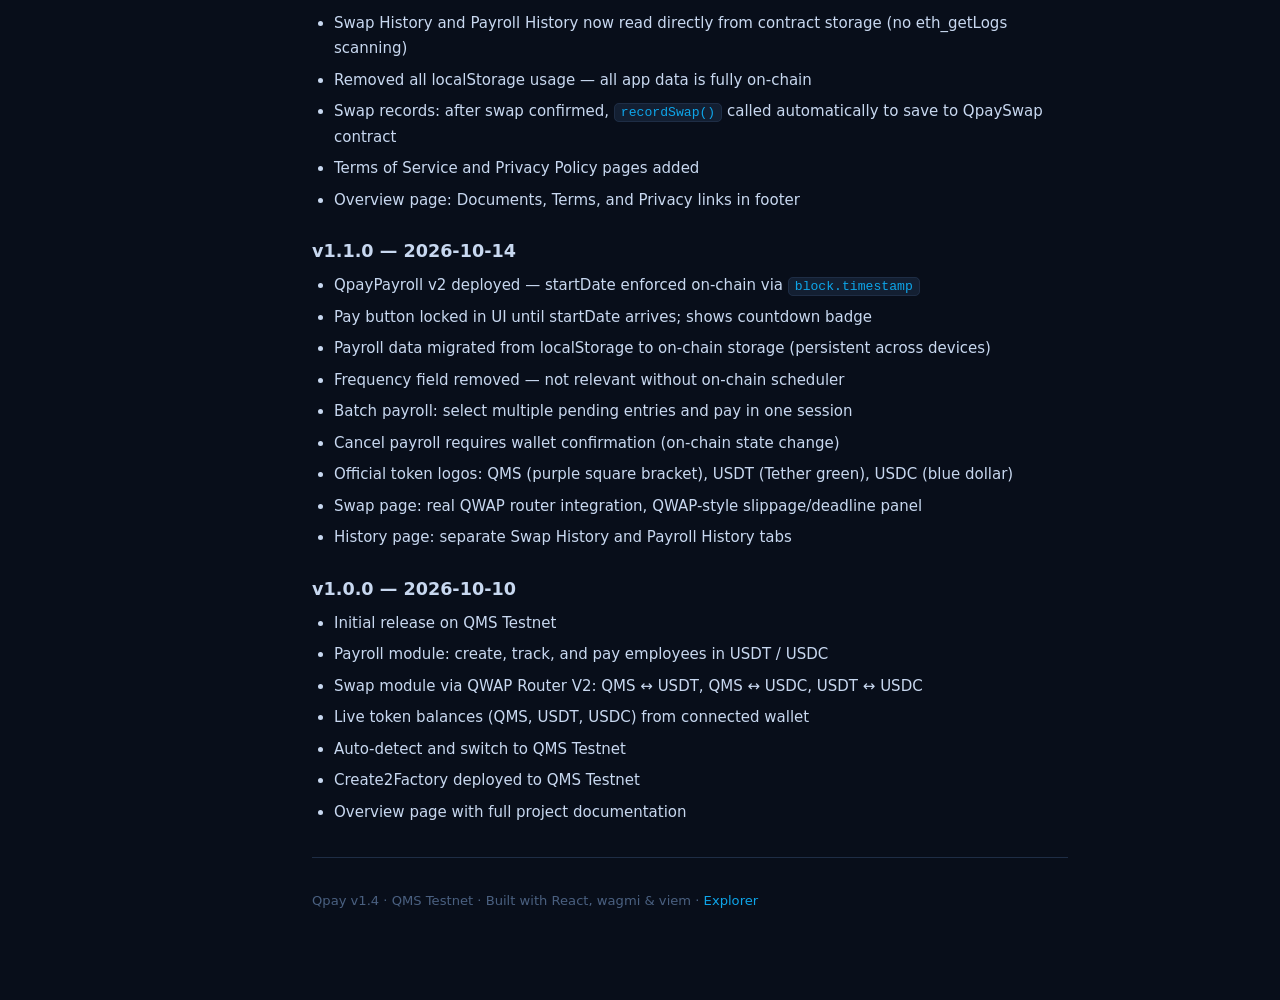
==== commit f341a1bc: "push 2" ====
--- a/public/docs.html
+++ b/public/docs.html
@@ -175,7 +175,7 @@
         <circle cx="16" cy="16" r="4.5" fill="#0EA5E9"/>
         <line x1="22.3" y1="22.3" x2="26" y2="26" stroke="#0EA5E9" stroke-width="2.2" stroke-linecap="round"/>
       </svg>
-      <span class="sidebar-logo-text">Qpay <span class="sidebar-logo-badge">v1.2 Testnet</span></span>
+      <span class="sidebar-logo-text">Qpay <span class="sidebar-logo-badge">v1.4 Testnet</span></span>
     </div>
 
     <div class="sidebar-section">Overview</div>
@@ -269,7 +269,7 @@
                           │
               ┌───────────▼────────────┐
               │  QMS Testnet Contracts   │
-              │  • QpayPayroll v3        │
+              │  • QpayPayroll v5        │
               │  • QpaySwap              │
               │  • QWAP Router V2        │
               │  • USDT / USDC ERC-20    │
@@ -433,12 +433,12 @@
         <tbody>
           <tr>
             <td><span class="badge badge-usdt">USDT</span> Tether USD</td>
-            <td><code>0x72577544f4134a25E7f09d0B5FF0ca05A1249EbF</code></td>
+            <td><code>0x5D1386fC130143F92511bC2D18124D3E414ed429</code></td>
             <td>6</td>
           </tr>
           <tr>
             <td><span class="badge badge-usdc">USDC</span> USD Coin</td>
-            <td><code>0xDfF68E53a0A8275212927c12017f5aB5f1842a04</code></td>
+            <td><code>0xDd4D61DF875cc613E1372c78827a5F4C2741bf11</code></td>
             <td>6</td>
           </tr>
         </tbody>
@@ -555,18 +555,18 @@
       </div>
 
       <div class="contract-card">
-        <h4>QpayPayroll <span style="font-size:.75rem;color:#0EA5E9;background:rgba(14,165,233,.12);border:1px solid rgba(14,165,233,.25);border-radius:12px;padding:2px 8px;vertical-align:middle;">v3</span></h4>
-        <div class="addr">0xFCB2D1735D05A396aAf817b82AE1145050f18885</div>
+        <h4>QpayPayroll <span style="font-size:.75rem;color:#0EA5E9;background:rgba(14,165,233,.12);border:1px solid rgba(14,165,233,.25);border-radius:12px;padding:2px 8px;vertical-align:middle;">v5</span></h4>
+        <div class="addr">0x20aD2D6764d45c5A79DDBaB70aF11C2d86FbA6dB</div>
         <div class="meta">
           Network: QMS Testnet (Chain ID 19480) ·
           Deployer: 0x4389006Dd061d13129a894b9E03a04EaE9B377b9 ·
-          Deployed: 2026-10-29 ·
-          USDT: 0x72577544f4134a25E7f09d0B5FF0ca05A1249EbF ·
-          USDC: 0xDfF68E53a0A8275212927c12017f5aB5f1842a04 ·
-          <a href="https://testnet.qmsscan.io/address/0xFCB2D1735D05A396aAf817b82AE1145050f18885" target="_blank">View on Explorer ↗</a>
+          Deployed: 2026-11-03 ·
+          USDT: 0x5D1386fC130143F92511bC2D18124D3E414ed429 ·
+          USDC: 0xDd4D61DF875cc613E1372c78827a5F4C2741bf11 ·
+          <a href="https://testnet.qmsscan.io/address/0x20aD2D6764d45c5A79DDBaB70aF11C2d86FbA6dB" target="_blank">View on Explorer ↗</a>
         </div>
       </div>
-      <p>The <code>QpayPayroll</code> contract stores all payroll entries permanently on-chain, linked to the employer's wallet. Key functions: <code>createPayroll()</code>, <code>batchCreatePayroll()</code>, <code>payEmployee()</code> (enforces <code>startDate</code> via <code>block.timestamp</code>), <code>batchPayEmployees()</code>, <code>cancelPayroll()</code>, <code>getPayrollBatch()</code>. Uses <code>ReentrancyGuard</code> and custom errors for gas-efficient reverts.</p>
+      <p>The <code>QpayPayroll</code> contract stores all payroll entries permanently on-chain, linked to the employer's wallet. Key functions: <code>createPayroll()</code>, <code>batchCreatePayroll()</code>, <code>payEmployee()</code> (enforces <code>startDate</code> via <code>block.timestamp</code>), <code>batchPayEmployees()</code>, <code>recordPaymentTx()</code> (stores the payment tx hash in the contract), <code>cancelPayroll()</code>, <code>getPayrollBatch()</code>. Uses <code>ReentrancyGuard</code> and custom errors for gas-efficient reverts.</p>
 
       <div class="contract-card">
         <h4>QpaySwap</h4>
@@ -663,13 +663,13 @@
           <tr>
             <td>Tether USD</td>
             <td><span class="badge badge-usdt">USDT</span></td>
-            <td><code>0x72577544f4134a25E7f09d0B5FF0ca05A1249EbF</code></td>
+            <td><code>0x5D1386fC130143F92511bC2D18124D3E414ed429</code></td>
             <td>6</td>
           </tr>
           <tr>
             <td>USD Coin</td>
             <td><span class="badge badge-usdc">USDC</span></td>
-            <td><code>0xDfF68E53a0A8275212927c12017f5aB5f1842a04</code></td>
+            <td><code>0xDd4D61DF875cc613E1372c78827a5F4C2741bf11</code></td>
             <td>6</td>
           </tr>
           <tr>
@@ -718,6 +718,19 @@
 
     <section id="changelog">
       <h2>Changelog</h2>
+      <h3>v1.4.0 — 2026-11-03</h3>
+      <ul>
+        <li>QpayPayroll v5 deployed — the payment transaction hash is now stored inside the contract (<code>recordPaymentTx()</code>), so Payroll History shows tx hashes on any device without scanning logs</li>
+        <li>Pay and Pay All now ask for a second transaction that saves the receipt on-chain; if it is rejected, a Save receipt button lets you retry</li>
+        <li>Swap and Payroll pages refresh balances, allowances and history automatically after a confirmed transaction</li>
+        <li>Added paginated payroll reads and stricter validation (no payroll to the contract address, token addresses must be contracts)</li>
+      </ul>
+      <h3>v1.3.0 — 2026-11-03</h3>
+      <ul>
+        <li>Switched to the official QWAP USDC and USDT tokens, so swap rates now match testnet.qwap.xyz</li>
+        <li>QpayPayroll v4 deployed with the new USDT and USDC addresses</li>
+        <li>Swap history from earlier tokens still displays with the correct symbols</li>
+      </ul>
       <h3>v1.2.0 — 2026-10-29</h3>
       <ul>
         <li>QpayPayroll v3 deployed — added <code>batchCreatePayroll()</code> and <code>batchPayEmployees()</code> for creating and paying multiple employees in one transaction</li>
@@ -755,7 +768,7 @@
 
     <hr />
     <p style="color: var(--subtle); font-size:.82rem; margin-top:8px;">
-      Qpay v1.2 · QMS Testnet · Built with React, wagmi &amp; viem ·
+      Qpay v1.4 · QMS Testnet · Built with React, wagmi &amp; viem ·
 
       <a href="https://testnet.qmsscan.io" target="_blank">Explorer</a>
     </p>
